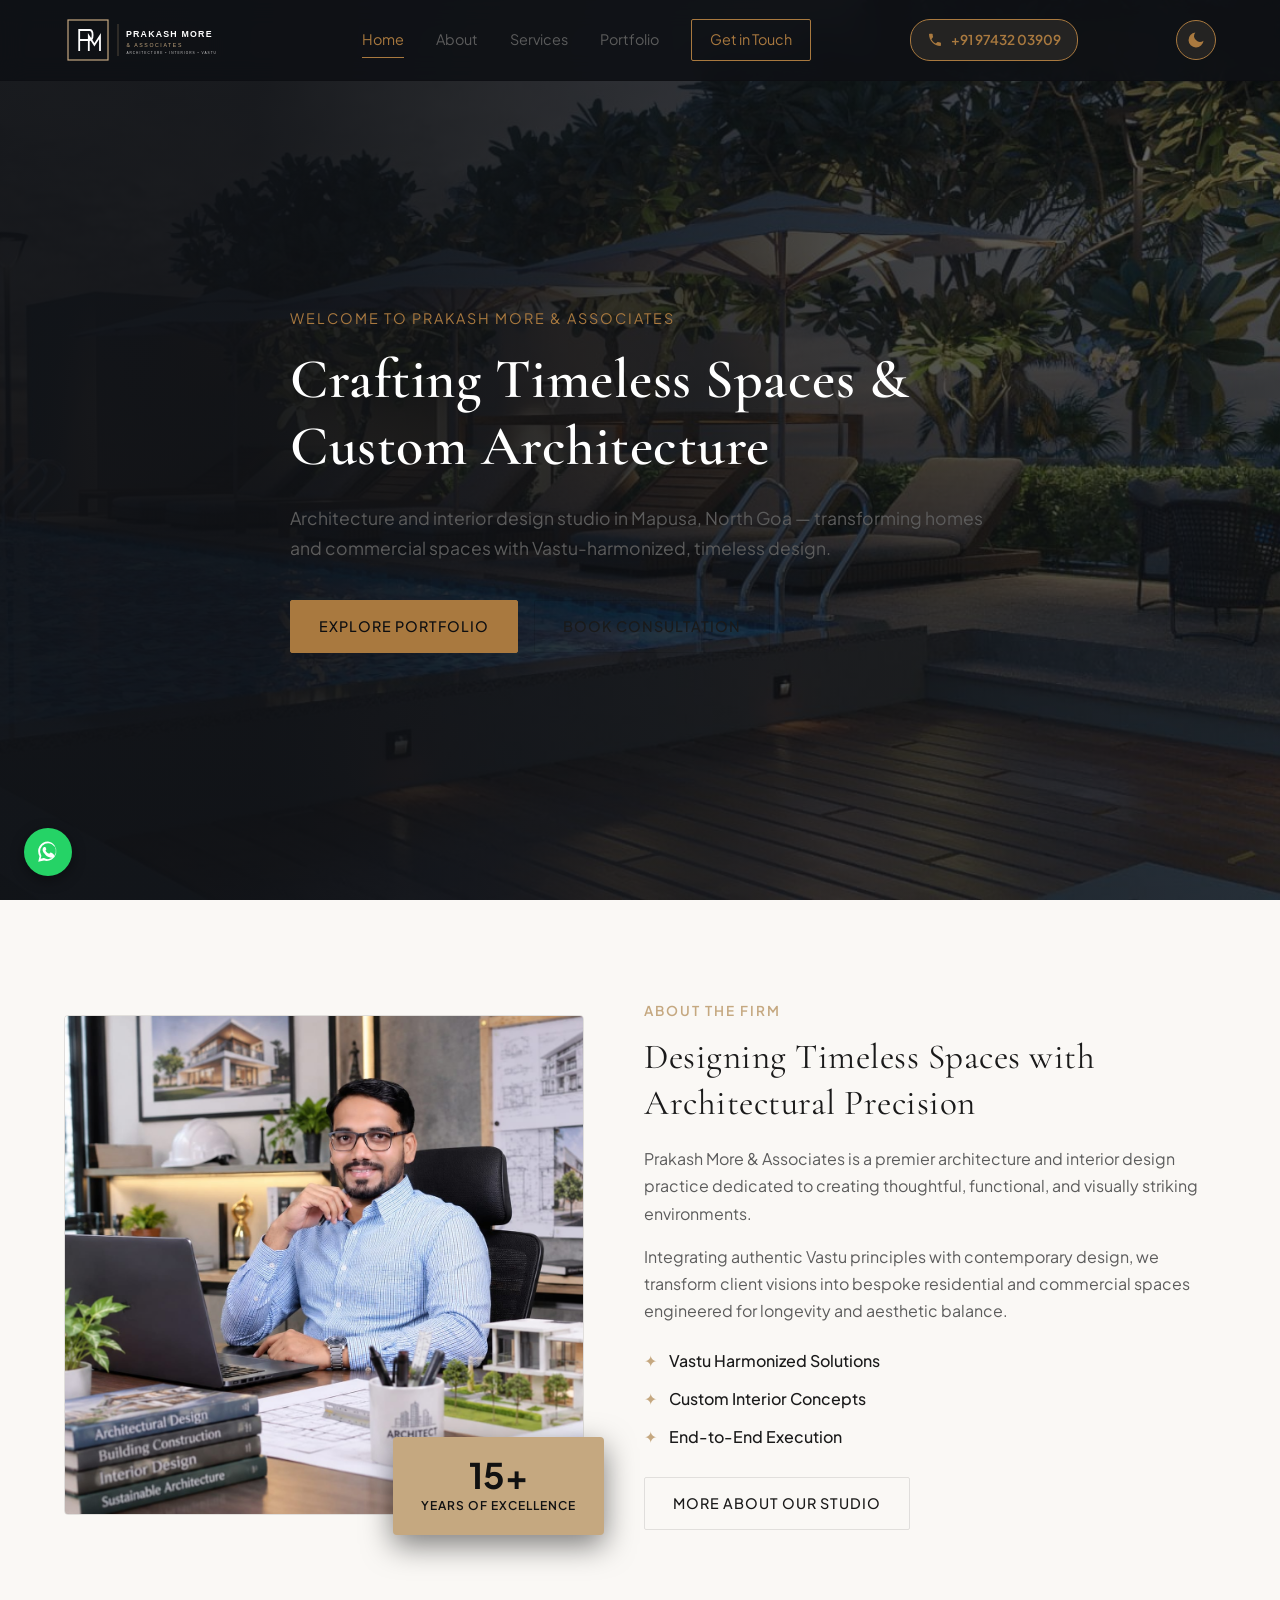
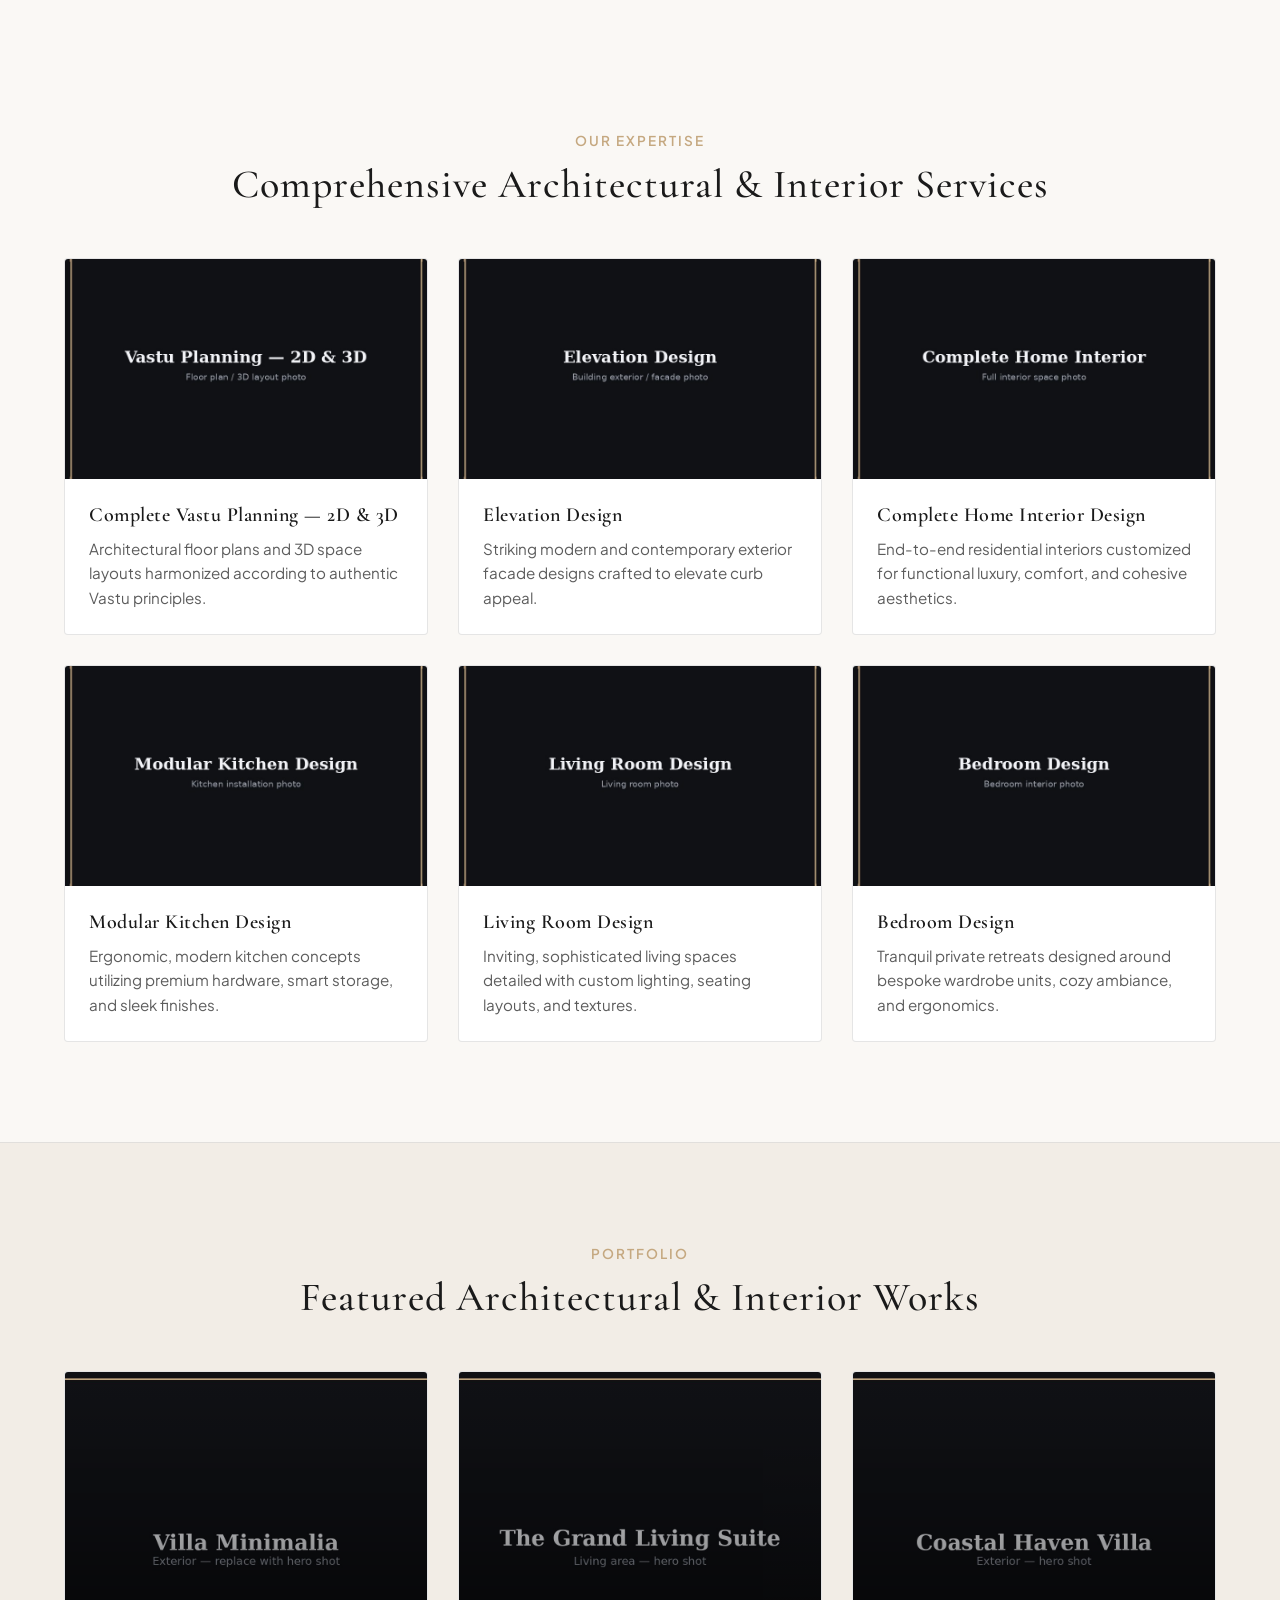
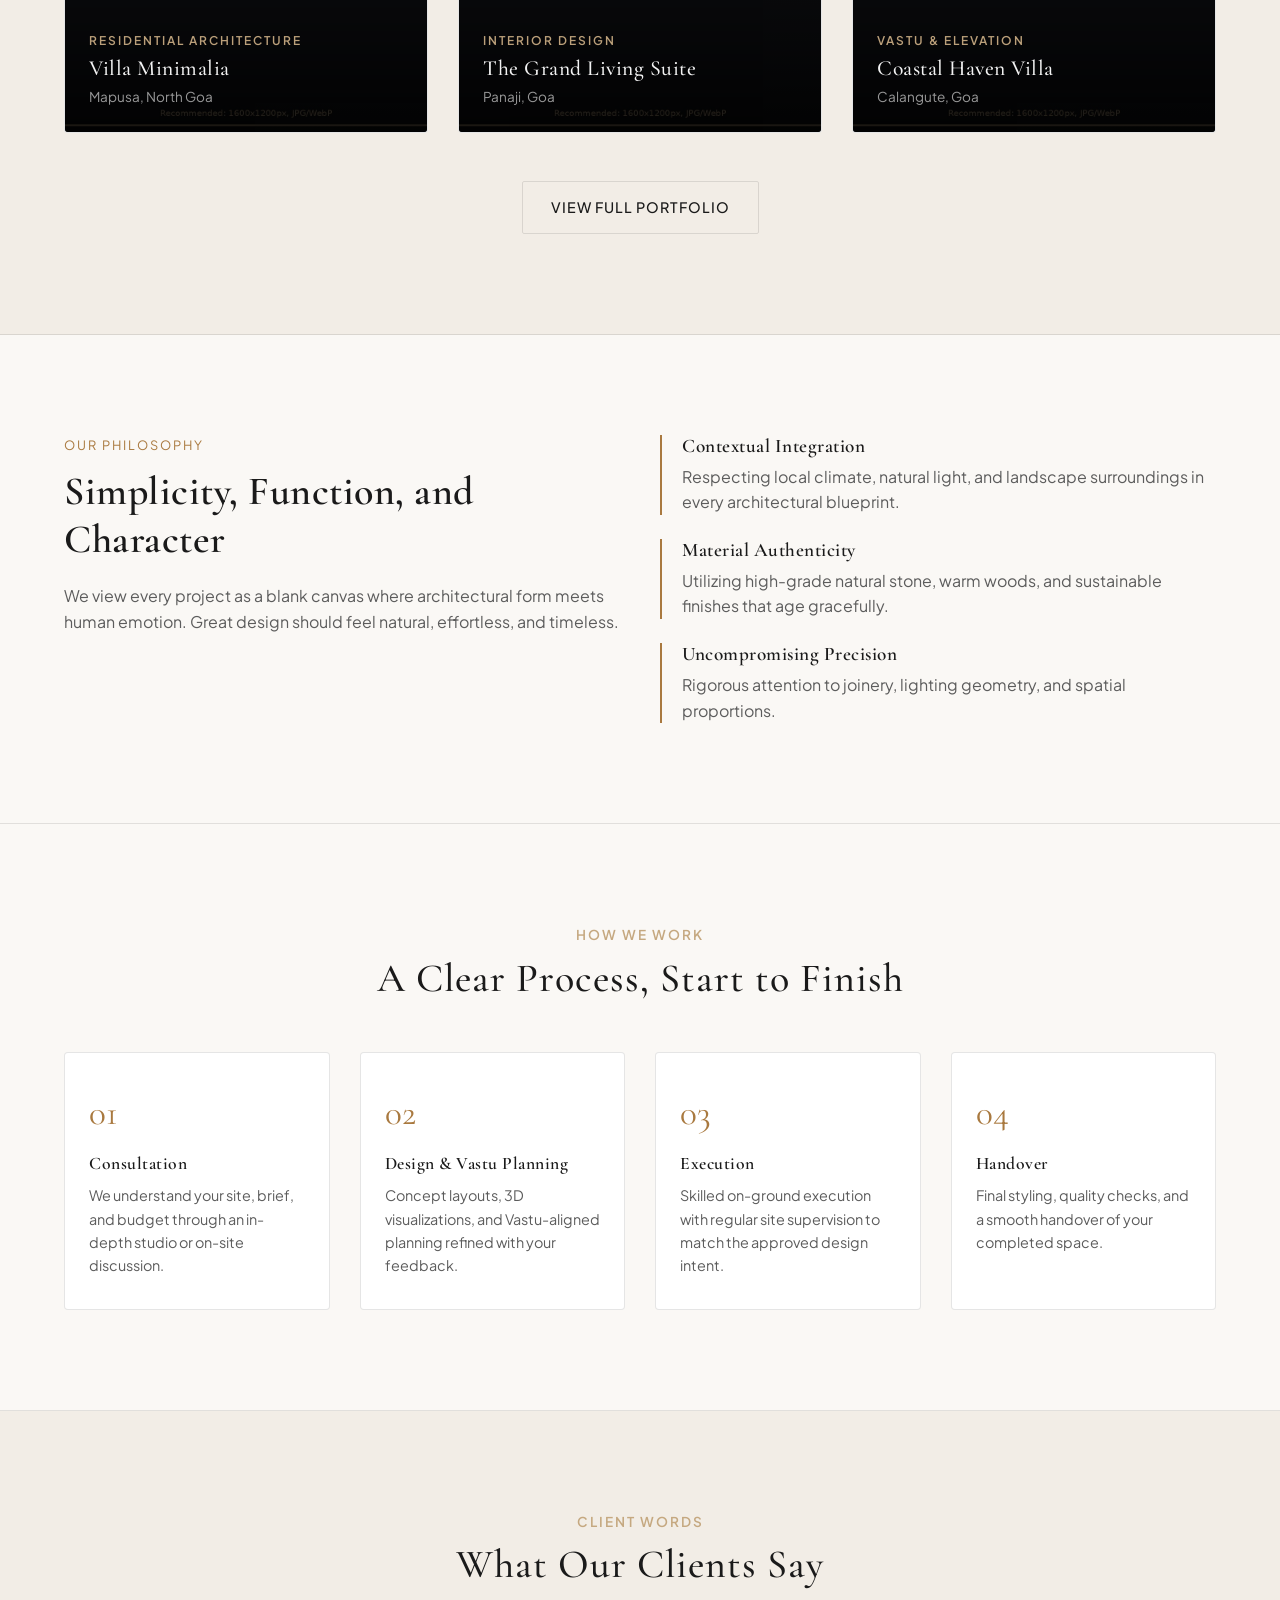
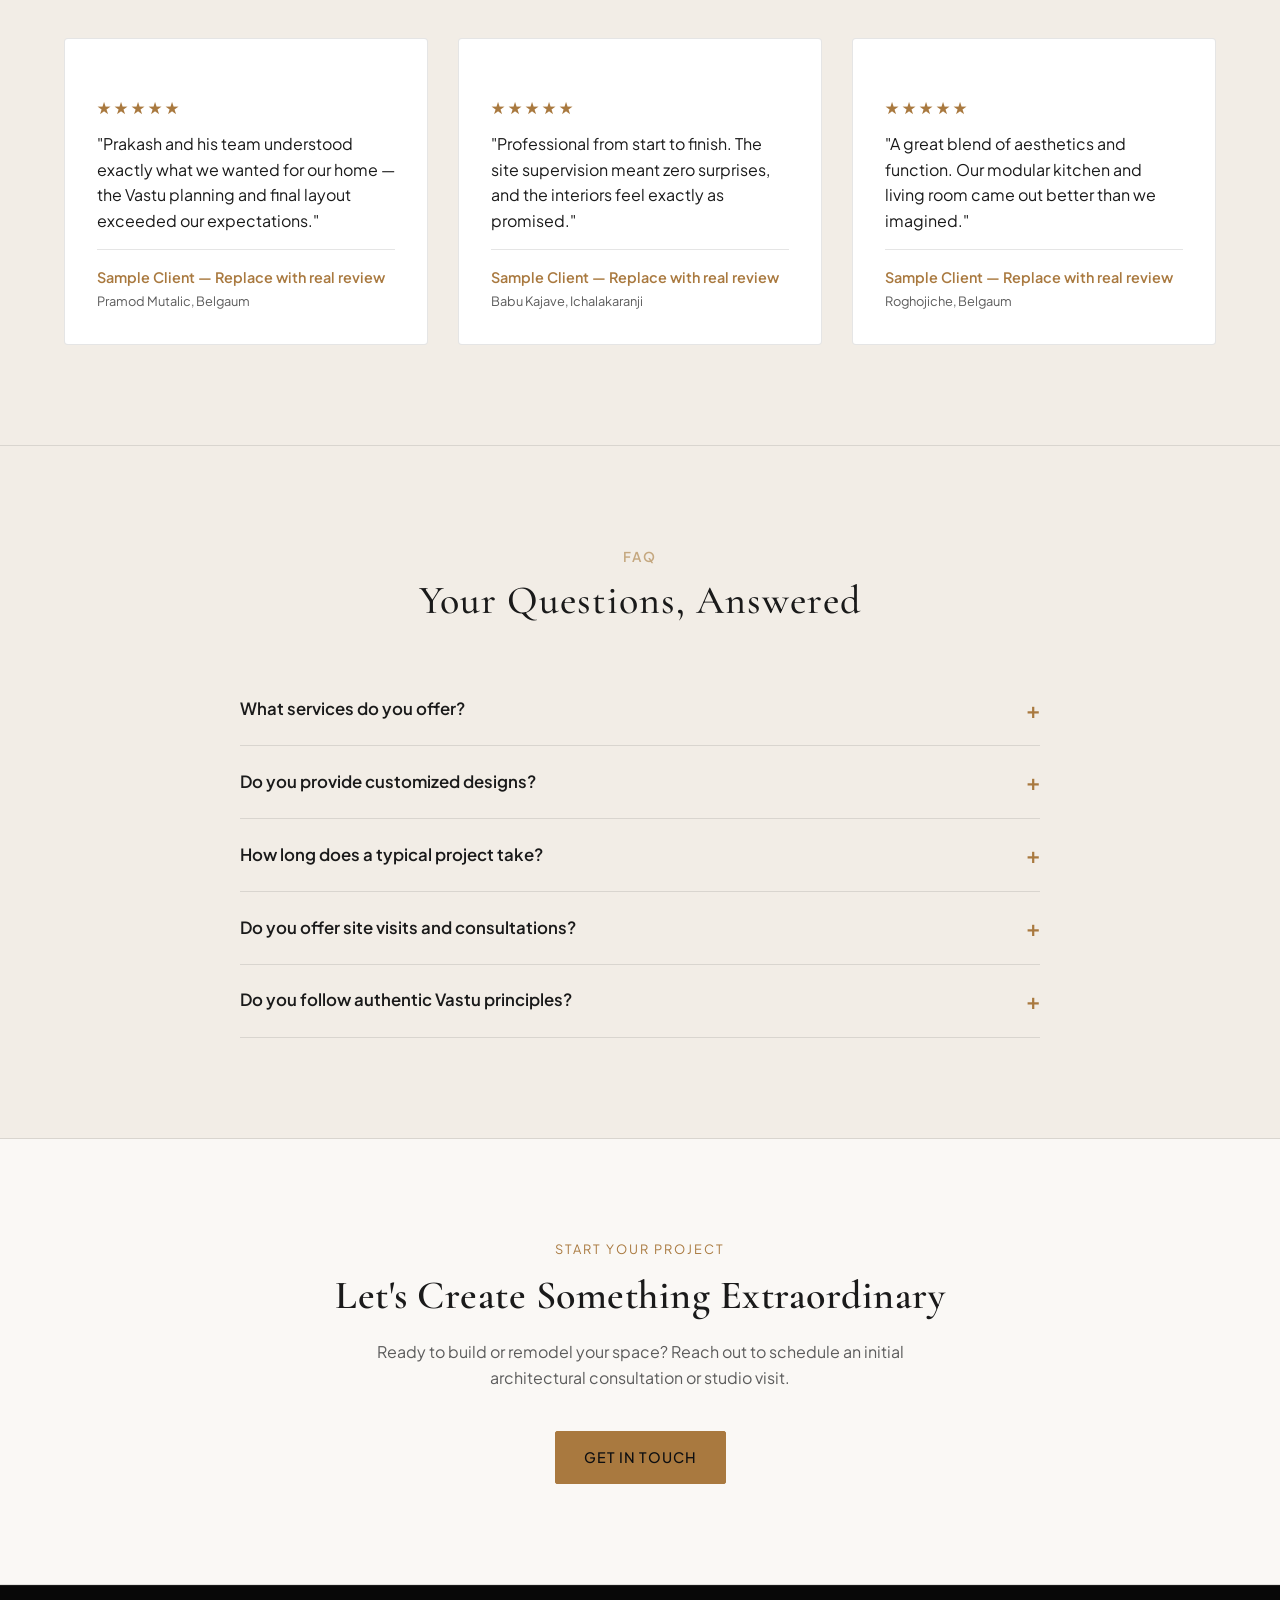
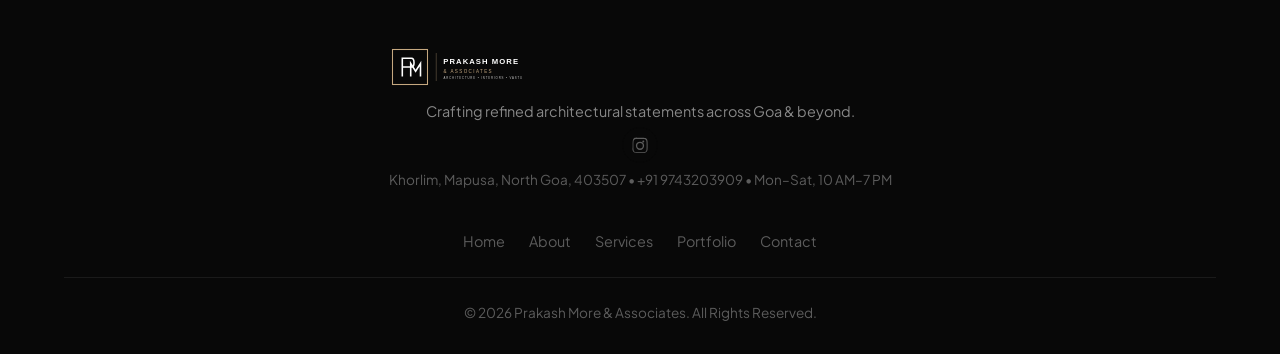
==== index.html @ 9c4cef5b "Add hero welcome caption and update experience to 15+ years" ====
<!doctype html>
<html lang="en">
  <head>
    <meta charset="UTF-8" />
    <script>
      (function () {
        var t = localStorage.getItem("pma-theme");
        if (
          t === "light" ||
          (!t && window.matchMedia("(prefers-color-scheme: light)").matches)
        ) {
          document.documentElement.setAttribute("data-theme", "light");
        }
      })();
    </script>
    <meta name="viewport" content="width=device-width, initial-scale=1.0" />
    <title>
      Prakash More & Associates | Architecture & Interior Design Studio, North
      Goa
    </title>
    <meta
      name="description"
      content="Prakash More & Associates is a premier architecture and interior design studio in Mapusa, North Goa, crafting Vastu-harmonized homes, villas, and commercial interiors for 15+ years."
    />
    <link rel="canonical" href="https://www.prakashmoreassociates.com/" />
    <meta name="robots" content="index, follow" />
    <meta name="theme-color" content="#0f1115" />

    <!-- Open Graph / Social Sharing -->
    <meta property="og:type" content="website" />
    <meta property="og:site_name" content="Prakash More & Associates" />
    <meta
      property="og:title"
      content="Prakash More & Associates | Architecture & Interior Design Studio, North Goa"
    />
    <meta
      property="og:description"
      content="Vastu-harmonized architecture and interior design for homes, villas, and commercial spaces across Goa. 15+ years of design excellence."
    />
    <meta property="og:url" content="https://www.prakashmoreassociates.com/" />
    <meta
      property="og:image"
      content="https://www.prakashmoreassociates.com/images/og/social-share.jpg"
    />
    <meta property="og:image:width" content="1200" />
    <meta property="og:image:height" content="630" />
    <meta property="og:locale" content="en_IN" />
    <meta name="twitter:card" content="summary_large_image" />
    <meta
      name="twitter:title"
      content="Prakash More & Associates | Architecture & Interior Design Studio"
    />
    <meta
      name="twitter:description"
      content="Vastu-harmonized architecture and interior design for homes, villas, and commercial spaces across Goa."
    />
    <meta
      name="twitter:image"
      content="https://www.prakashmoreassociates.com/images/og/social-share.jpg"
    />

    <!-- Favicons -->
    <link rel="icon" href="images/branding/favicon.ico" sizes="any" />
    <link rel="icon" type="image/svg+xml" href="images/branding/favicon.svg" />
    <link rel="apple-touch-icon" href="images/branding/apple-touch-icon.png" />
    <link rel="manifest" href="site.webmanifest" />

    <!-- Google Fonts -->
    <link rel="preconnect" href="https://fonts.googleapis.com" />
    <link rel="preconnect" href="https://fonts.gstatic.com" crossorigin />
    <link
      href="https://fonts.googleapis.com/css2?family=Cormorant+Garamond:wght@400;500;600;700&family=Plus+Jakarta+Sans:wght@300;400;500;600&display=swap"
      rel="stylesheet"
    />
    <!-- Stylesheets -->
    <link rel="stylesheet" href="style.css" />

    <!-- Structured Data: ProfessionalService -->
    <script type="application/ld+json">
      {
        "@context": "https://schema.org",
        "@type": "ProfessionalService",
        "name": "Prakash More & Associates",
        "image": "https://www.prakashmoreassociates.com/images/og/social-share.jpg",
        "@id": "https://www.prakashmoreassociates.com/",
        "url": "https://www.prakashmoreassociates.com/",
        "telephone": "+91-9743203909",
        "priceRange": "\u20b9\u20b9",
        "address": {
          "@type": "PostalAddress",
          "streetAddress": "Khorlim",
          "addressLocality": "Mapusa",
          "addressRegion": "North Goa",
          "postalCode": "403507",
          "addressCountry": "IN"
        },
        "areaServed": "Goa, India",
        "sameAs": [],
        "makesOffer": [
          {
            "@type": "Offer",
            "itemOffered": {
              "@type": "Service",
              "name": "Vastu Planning \u2014 2D & 3D"
            }
          },
          {
            "@type": "Offer",
            "itemOffered": { "@type": "Service", "name": "Elevation Design" }
          },
          {
            "@type": "Offer",
            "itemOffered": {
              "@type": "Service",
              "name": "Complete Home Interior Design"
            }
          },
          {
            "@type": "Offer",
            "itemOffered": {
              "@type": "Service",
              "name": "Modular Kitchen Design"
            }
          }
        ]
      }
    </script>
  </head>
  <body>
    <div class="scroll-progress" id="scrollProgress"></div>
    <div class="page-loader" id="pageLoader">
      <img
        src="images/branding/favicon.svg"
        alt=""
        class="loader-icon"
        width="56"
        height="56"
      />
      <span class="loader-text">Prakash More & Associates</span>
    </div>
    <a href="#main-content" class="skip-link">Skip to main content</a>

    <!-- Header Navigation -->
    <header class="header">
      <div class="container nav-container">
        <a
          href="index.html"
          class="brand-logo"
          aria-label="Prakash More & Associates — Home"
        >
          <img
            src="images/branding/logo.svg"
            alt="Prakash More & Associates"
            class="logo-img"
            width="180"
            height="48"
          />
        </a>

        <nav class="nav-links" aria-label="Primary navigation">
          <a href="index.html" class="nav-link active">Home</a>
          <a href="about.html" class="nav-link">About</a>
          <a href="index.html#services" class="nav-link">Services</a>
          <a href="portfolio.html" class="nav-link">Portfolio</a>
          <a href="contact.html" class="nav-link nav-btn">Get in Touch</a>
        </nav>
<a href="tel:+919743203909" class="header-call-btn" aria-label="Call Prakash More & Associates">
  <svg viewBox="0 0 24 24" aria-hidden="true">
    <path d="M6.6 10.8c1.4 2.8 3.8 5.1 6.6 6.6l2.2-2.2c.3-.3.7-.4 1-.2 1.1.4 2.3.6 3.5.6.6 0 1 .4 1 1V20c0 .6-.4 1-1 1C10.9 21 3 13.1 3 3.5c0-.6.4-1 1-1h3.5c.6 0 1 .4 1 1 0 1.2.2 2.4.6 3.5.1.3 0 .7-.2 1L6.6 10.8z"/>
  </svg>
  <span class="header-call-text">+91 97432 03909</span>
</a>
        <button
          class="theme-toggle"
          id="themeToggle"
          aria-label="Toggle light / dark mode"
        >
          <svg class="icon-sun" viewBox="0 0 24 24" aria-hidden="true">
            <path
              d="M12 17a5 5 0 1 0 0-10 5 5 0 0 0 0 10zm0-15a1 1 0 0 1 1 1v1a1 1 0 1 1-2 0V3a1 1 0 0 1 1-1zm0 18a1 1 0 0 1 1 1v1a1 1 0 1 1-2 0v-1a1 1 0 0 1 1-1zM4.22 4.22a1 1 0 0 1 1.42 0l.7.7a1 1 0 1 1-1.42 1.42l-.7-.7a1 1 0 0 1 0-1.42zm13.44 13.44a1 1 0 0 1 1.42 0l.7.7a1 1 0 0 1-1.42 1.42l-.7-.7a1 1 0 0 1 0-1.42zM1 12a1 1 0 0 1 1-1h1a1 1 0 1 1 0 2H2a1 1 0 0 1-1-1zm18 0a1 1 0 0 1 1-1h1a1 1 0 1 1 0 2h-1a1 1 0 0 1-1-1zM4.22 19.78a1 1 0 0 1 0-1.42l.7-.7a1 1 0 1 1 1.42 1.42l-.7.7a1 1 0 0 1-1.42 0zM17.66 6.34a1 1 0 0 1 0-1.42l.7-.7a1 1 0 1 1 1.42 1.42l-.7.7a1 1 0 0 1-1.42 0z"
            />
          </svg>
          <svg class="icon-moon" viewBox="0 0 24 24" aria-hidden="true">
            <path d="M21 12.79A9 9 0 1 1 11.21 3a7 7 0 0 0 9.79 9.79z" />
          </svg>
        </button>
        <button
          class="mobile-menu-toggle"
          id="menuToggle"
          aria-label="Toggle navigation menu"
          aria-expanded="false"
        >
          <span class="bar"></span>
          <span class="bar"></span>
          <span class="bar"></span>
        </button>
      </div>
    </header>

    <main id="main-content">
      <!-- Hero Section -->
      <section class="hero">
        <div class="hero-overlay"></div>
        <div class="container hero-content">
          <p class="hero-subtitle">
  Welcome to Prakash More & Associates
</p>
<h1 class="hero-title">
  Crafting Timeless Spaces & Custom Architecture
</h1>
<p class="hero-description">
  Architecture and interior design studio in Mapusa, North Goa —
  transforming homes and commercial spaces with Vastu-harmonized,
  timeless design.
</p>
          <div class="hero-cta">
            <a href="portfolio.html" class="btn btn-primary"
              >Explore Portfolio</a
            >
            <a href="contact.html" class="btn btn-secondary"
              >Book Consultation</a
            >
          </div>
        </div>
      </section>

      <!-- About Preview Section -->
      <section id="about" class="about-section">
        <div class="container about-container">
          <div class="about-image-wrapper">
            <img
              src="images/team/principal-prakash-more.jpg"
              alt="Prakash More, Principal Architect at Prakash More & Associates"
              class="about-img"
              width="600"
              height="700"
              loading="lazy"
            />
            <div class="about-experience-badge">
              <span class="badge-number">15+</span>
              <span class="badge-text">Years of Excellence</span>
            </div>
          </div>

          <div class="about-content">
            <span class="section-subtitle">ABOUT THE FIRM</span>
            <h2 class="about-heading">
              Designing Timeless Spaces with Architectural Precision
            </h2>
            <p class="about-text">
              Prakash More & Associates is a premier architecture and interior
              design practice dedicated to creating thoughtful, functional, and
              visually striking environments.
            </p>
            <p class="about-text">
              Integrating authentic Vastu principles with contemporary design,
              we transform client visions into bespoke residential and
              commercial spaces engineered for longevity and aesthetic balance.
            </p>

            <div class="about-highlights">
              <div class="highlight-item">
                <span class="highlight-icon">✦</span>
                <span>Vastu Harmonized Solutions</span>
              </div>
              <div class="highlight-item">
                <span class="highlight-icon">✦</span>
                <span>Custom Interior Concepts</span>
              </div>
              <div class="highlight-item">
                <span class="highlight-icon">✦</span>
                <span>End-to-End Execution</span>
              </div>
            </div>

            <a
              href="about.html"
              class="btn btn-secondary"
              style="margin-top: 28px"
            >
              More About Our Studio
            </a>
          </div>
        </div>
      </section>

      <!-- Services Section -->
      <section id="services" class="services-section">
        <div class="container">
          <div class="section-header">
            <span class="section-subtitle">OUR EXPERTISE</span>
            <h2 class="section-title">
              Comprehensive Architectural & Interior Services
            </h2>
          </div>

          <div class="services-grid">
            <div class="service-card">
              <div class="service-img-wrapper">
                <img
                  src="images/services/vastu-planning.jpg"
                  alt="Complete Vastu Planning — 2D and 3D layouts"
                  class="service-img"
                  width="800"
                  height="600"
                  loading="lazy"
                />
              </div>
              <div class="service-content">
                <h3>Complete Vastu Planning — 2D & 3D</h3>
                <p>
                  Architectural floor plans and 3D space layouts harmonized
                  according to authentic Vastu principles.
                </p>
              </div>
            </div>

            <div class="service-card">
              <div class="service-img-wrapper">
                <img
                  src="images/services/elevation-design.jpg"
                  alt="Elevation Design for residential facades"
                  class="service-img"
                  width="800"
                  height="600"
                  loading="lazy"
                />
              </div>
              <div class="service-content">
                <h3>Elevation Design</h3>
                <p>
                  Striking modern and contemporary exterior facade designs
                  crafted to elevate curb appeal.
                </p>
              </div>
            </div>

            <div class="service-card">
              <div class="service-img-wrapper">
                <img
                  src="images/services/home-interior.jpg"
                  alt="Complete Home Interior Design"
                  class="service-img"
                  width="800"
                  height="600"
                  loading="lazy"
                />
              </div>
              <div class="service-content">
                <h3>Complete Home Interior Design</h3>
                <p>
                  End-to-end residential interiors customized for functional
                  luxury, comfort, and cohesive aesthetics.
                </p>
              </div>
            </div>

            <div class="service-card">
              <div class="service-img-wrapper">
                <img
                  src="images/services/modular-kitchen.jpg"
                  alt="Modular Kitchen Design"
                  class="service-img"
                  width="800"
                  height="600"
                  loading="lazy"
                />
              </div>
              <div class="service-content">
                <h3>Modular Kitchen Design</h3>
                <p>
                  Ergonomic, modern kitchen concepts utilizing premium hardware,
                  smart storage, and sleek finishes.
                </p>
              </div>
            </div>

            <div class="service-card">
              <div class="service-img-wrapper">
                <img
                  src="images/services/living-room.jpg"
                  alt="Living Room Design"
                  class="service-img"
                  width="800"
                  height="600"
                  loading="lazy"
                />
              </div>
              <div class="service-content">
                <h3>Living Room Design</h3>
                <p>
                  Inviting, sophisticated living spaces detailed with custom
                  lighting, seating layouts, and textures.
                </p>
              </div>
            </div>

            <div class="service-card">
              <div class="service-img-wrapper">
                <img
                  src="images/services/bedroom-design.jpg"
                  alt="Bedroom Design"
                  class="service-img"
                  width="800"
                  height="600"
                  loading="lazy"
                />
              </div>
              <div class="service-content">
                <h3>Bedroom Design</h3>
                <p>
                  Tranquil private retreats designed around bespoke wardrobe
                  units, cozy ambiance, and ergonomics.
                </p>
              </div>
            </div>
          </div>
        </div>
      </section>

      <!-- Featured Projects Section -->
      <section id="projects" class="projects-section">
        <div class="container">
          <div class="section-header">
            <span class="section-subtitle">PORTFOLIO</span>
            <h2 class="section-title">
              Featured Architectural & Interior Works
            </h2>
          </div>

          <div class="projects-grid">
            <article class="project-card">
              <div class="project-img-wrapper">
                <img
                  src="images/projects/villa-minimalia/01-exterior.jpg"
                  alt="Villa Minimalia — exterior view, Mapusa"
                  class="project-img"
                  width="1200"
                  height="900"
                  loading="lazy"
                />
                <div class="project-overlay">
                  <span class="project-category">Residential Architecture</span>
                  <h3 class="project-name">Villa Minimalia</h3>
                  <p class="project-location">Mapusa, North Goa</p>
                </div>
              </div>
            </article>

            <article class="project-card">
              <div class="project-img-wrapper">
                <img
                  src="images/projects/grand-living-suite/01-living-area.jpg"
                  alt="The Grand Living Suite — living area, Panaji"
                  class="project-img"
                  width="1200"
                  height="900"
                  loading="lazy"
                />
                <div class="project-overlay">
                  <span class="project-category">Interior Design</span>
                  <h3 class="project-name">The Grand Living Suite</h3>
                  <p class="project-location">Panaji, Goa</p>
                </div>
              </div>
            </article>

            <article class="project-card">
              <div class="project-img-wrapper">
                <img
                  src="images/projects/coastal-haven-villa/01-exterior.jpg"
                  alt="Coastal Haven Villa — exterior view, Calangute"
                  class="project-img"
                  width="1200"
                  height="900"
                  loading="lazy"
                />
                <div class="project-overlay">
                  <span class="project-category">Vastu & Elevation</span>
                  <h3 class="project-name">Coastal Haven Villa</h3>
                  <p class="project-location">Calangute, Goa</p>
                </div>
              </div>
            </article>
          </div>

          <div class="text-center" style="margin-top: 48px">
            <a href="portfolio.html" class="btn btn-secondary"
              >View Full Portfolio</a
            >
          </div>
        </div>
      </section>

      <!-- Design Philosophy Section -->
      <section id="philosophy" class="section philosophy-section">
        <div class="container grid grid-2">
          <div>
            <span class="section-tag">Our Philosophy</span>
            <h2 class="section-heading">Simplicity, Function, and Character</h2>
            <p>
              We view every project as a blank canvas where architectural form
              meets human emotion. Great design should feel natural, effortless,
              and timeless.
            </p>
          </div>
          <div class="philosophy-points">
            <div class="phil-item">
              <h4>Contextual Integration</h4>
              <p>
                Respecting local climate, natural light, and landscape
                surroundings in every architectural blueprint.
              </p>
            </div>
            <div class="phil-item">
              <h4>Material Authenticity</h4>
              <p>
                Utilizing high-grade natural stone, warm woods, and sustainable
                finishes that age gracefully.
              </p>
            </div>
            <div class="phil-item">
              <h4>Uncompromising Precision</h4>
              <p>
                Rigorous attention to joinery, lighting geometry, and spatial
                proportions.
              </p>
            </div>
          </div>
        </div>
      </section>

      <!-- How We Work / Process Section -->
      <section id="process" class="section process-section">
        <div class="container">
          <div class="section-header">
            <span class="section-subtitle">HOW WE WORK</span>
            <h2 class="section-title">A Clear Process, Start to Finish</h2>
          </div>
          <div class="process-grid">
            <div class="process-step">
              <span class="process-number">01</span>
              <h3>Consultation</h3>
              <p>
                We understand your site, brief, and budget through an in-depth
                studio or on-site discussion.
              </p>
            </div>
            <div class="process-step">
              <span class="process-number">02</span>
              <h3>Design & Vastu Planning</h3>
              <p>
                Concept layouts, 3D visualizations, and Vastu-aligned planning
                refined with your feedback.
              </p>
            </div>
            <div class="process-step">
              <span class="process-number">03</span>
              <h3>Execution</h3>
              <p>
                Skilled on-ground execution with regular site supervision to
                match the approved design intent.
              </p>
            </div>
            <div class="process-step">
              <span class="process-number">04</span>
              <h3>Handover</h3>
              <p>
                Final styling, quality checks, and a smooth handover of your
                completed space.
              </p>
            </div>
          </div>
        </div>
      </section>

      <!-- Testimonials Section -->
      <section id="testimonials" class="section testimonials-section">
        <div class="container">
          <div class="section-header">
            <span class="section-subtitle">CLIENT WORDS</span>
            <h2 class="section-title">What Our Clients Say</h2>
          </div>
          <div class="testimonials-grid">
            <div class="testimonial-card">
              <p class="testimonial-quote">
                <div class="testimonial-stars" aria-label="5 out of 5 stars">★★★★★</div>
                "Prakash and his team understood exactly what we wanted for our
                home — the Vastu planning and final layout exceeded our
                expectations."
              </p>
              <div class="testimonial-author">
                <span class="testimonial-name"
                  >Sample Client — Replace with real review</span
                >
                <span class="testimonial-role">Pramod Mutalic, Belgaum</span>
              </div>
            </div>
            <div class="testimonial-card">
              <p class="testimonial-quote">
                <div class="testimonial-stars" aria-label="5 out of 5 stars">★★★★★</div>
                "Professional from start to finish. The site supervision meant
                zero surprises, and the interiors feel exactly as promised."
              </p>
              <div class="testimonial-author">
                <span class="testimonial-name"
                  >Sample Client — Replace with real review</span
                >
                <span class="testimonial-role">Babu Kajave, Ichalakaranji</span>
              </div>
            </div>
            <div class="testimonial-card">
              <p class="testimonial-quote">
                <div class="testimonial-stars" aria-label="5 out of 5 stars">★★★★★</div>
                "A great blend of aesthetics and function. Our modular kitchen
                and living room came out better than we imagined."
              </p>
              <div class="testimonial-author">
                <span class="testimonial-name"
                  >Sample Client — Replace with real review</span
                >
                <span class="testimonial-role">Roghojiche, Belgaum</span>
              </div>
            </div>
          </div>
        </div>
      </section>
<!-- FAQ Section -->
<section id="faq" class="section faq-section">
  <div class="container">
    <div class="section-header">
      <span class="section-subtitle">FAQ</span>
      <h2 class="section-title">Your Questions, Answered</h2>
    </div>
    <div class="faq-list">
      <details class="faq-item">
        <summary>What services do you offer?</summary>
        <p class="faq-answer">
          We offer complete architecture and interior design services —
          Vastu planning, elevation design, complete home interiors,
          modular kitchens, living room and bedroom design, and full
          turnkey execution.
        </p>
      </details>
      <details class="faq-item">
        <summary>Do you provide customized designs?</summary>
        <p class="faq-answer">
          Yes. Every design is tailored to your site, budget, and
          lifestyle — nothing is templated or copied from another
          project.
        </p>
      </details>
      <details class="faq-item">
        <summary>How long does a typical project take?</summary>
        <p class="faq-answer">
          Timelines vary based on project size and scope. We share a
          clear schedule with you after the initial consultation and
          design finalization.
        </p>
      </details>
      <details class="faq-item">
        <summary>Do you offer site visits and consultations?</summary>
        <p class="faq-answer">
          Yes, our team visits your site to understand the space
          firsthand before any design work begins.
        </p>
      </details>
      <details class="faq-item">
        <summary>Do you follow authentic Vastu principles?</summary>
        <p class="faq-answer">
          Yes — Vastu Shastra is integrated into our planning from the
          earliest concept stage, not applied as an afterthought.
        </p>
      </details>
    </div>
  </div>
</section>
      <!-- Contact CTA Section -->
      <section id="contact" class="section contact-cta-section">
        <div class="container text-center">
          <span class="section-tag">Start Your Project</span>
          <h2 class="section-heading">Let's Create Something Extraordinary</h2>
          <p class="section-subtext">
            Ready to build or remodel your space? Reach out to schedule an
            initial architectural consultation or studio visit.
          </p>
          <a href="contact.html" class="btn btn-primary">Get in Touch</a>
        </div>
      </section>
    </main>

    <!-- Footer -->
    <footer class="footer">
      <div class="container footer-container">
        <div class="footer-brand">
          <a href="index.html" class="footer-logo">
            <img
              src="images/branding/logo.svg"
              alt="Prakash More & Associates Logo"
              class="footer-logo-img"
              width="160"
              height="42"
              loading="lazy"
            />
          </a>
          <p class="footer-tagline">
            Crafting refined architectural statements across Goa & beyond.
          </p>
          <div class="footer-social">
            <a
              href="https://www.instagram.com/prakashmoreassociates?igsi=aHFhNWxiNDhjZWRy"
              target="_blank"
              rel="noopener noreferrer"
              aria-label="Prakash More & Associates on Instagram"
              class="social-icon"
            >
              <svg viewBox="0 0 24 24" aria-hidden="true">
                <path
                  d="M12 2.2c3.2 0 3.6 0 4.9.1 1.2.1 2 .2 2.4.5.6.2 1 .5 1.4.9.4.4.7.8.9 1.4.2.4.4 1.2.5 2.4.1 1.3.1 1.7.1 4.9s0 3.6-.1 4.9c-.1 1.2-.2 2-.5 2.4-.2.6-.5 1-.9 1.4-.4.4-.8.7-1.4.9-.4.2-1.2.4-2.4.5-1.3.1-1.7.1-4.9.1s-3.6 0-4.9-.1c-1.2-.1-2-.2-2.4-.5-.6-.2-1-.5-1.4-.9-.4-.4-.7-.8-.9-1.4-.2-.4-.4-1.2-.5-2.4C2.2 15.6 2.2 15.2 2.2 12s0-3.6.1-4.9c.1-1.2.2-2 .5-2.4.2-.6.5-1 .9-1.4.4-.4.8-.7 1.4-.9.4-.2 1.2-.4 2.4-.5C8.4 2.2 8.8 2.2 12 2.2zm0 1.8c-3.1 0-3.5 0-4.7.1-1 .1-1.6.2-1.9.3-.5.2-.8.4-1.1.7-.3.3-.5.6-.7 1.1-.1.3-.3.9-.3 1.9-.1 1.2-.1 1.6-.1 4.7s0 3.5.1 4.7c.1 1 .2 1.6.3 1.9.2.5.4.8.7 1.1.3.3.6.5 1.1.7.3.1.9.3 1.9.3 1.2.1 1.6.1 4.7.1s3.5 0 4.7-.1c1-.1 1.6-.2 1.9-.3.5-.2.8-.4 1.1-.7.3-.3.5-.6.7-1.1.1-.3.3-.9.3-1.9.1-1.2.1-1.6.1-4.7s0-3.5-.1-4.7c-.1-1-.2-1.6-.3-1.9-.2-.5-.4-.8-.7-1.1-.3-.3-.6-.5-1.1-.7-.3-.1-.9-.3-1.9-.3-1.2-.1-1.6-.1-4.7-.1zm0 3.5a5.5 5.5 0 1 1 0 11 5.5 5.5 0 0 1 0-11zm0 1.8a3.7 3.7 0 1 0 0 7.4 3.7 3.7 0 0 0 0-7.4zm5.7-2a1.3 1.3 0 1 1-2.6 0 1.3 1.3 0 0 1 2.6 0z"
                />
              </svg>
            </a>
          </div>
          <p class="footer-contact-line">Khorlim, Mapusa, North Goa, 403507 &bull; +91 9743203909 &bull; Mon&ndash;Sat, 10 AM&ndash;7 PM</p>
        </div>

        <nav class="footer-links" aria-label="Footer navigation">
          <a href="index.html">Home</a>
          <a href="about.html">About</a>
          <a href="index.html#services">Services</a>
          <a href="portfolio.html">Portfolio</a>
          <a href="contact.html">Contact</a>
        </nav>

        <div class="footer-bottom">
          <p>&copy; 2026 Prakash More & Associates. All Rights Reserved.</p>
        </div>
      </div>
    </footer>

    <!-- Floating WhatsApp Button -->
    <a
      href="https://wa.me/919743203909"
      class="whatsapp-float"
      target="_blank"
      rel="noopener noreferrer"
      aria-label="Chat on WhatsApp"
    >
      <svg viewBox="0 0 32 32" class="whatsapp-icon" aria-hidden="true">
        <path
          d="M16 2a13 13 0 0 0-11.3 19.5L3 29l7.7-1.6A13 13 0 1 0 16 2zm0 23.6a10.6 10.6 0 0 1-5.4-1.5l-.4-.2-4 1 1-3.9-.2-.4A10.6 10.6 0 1 1 16 25.6zm5.8-7.9c-.3-.2-1.9-.9-2.2-1s-.5-.2-.7.2-.8 1-1 1.2-.4.2-.7 0a9 9 0 0 1-2.6-1.6 9.9 9.9 0 0 1-1.8-2.3c-.2-.3 0-.5.1-.6s.3-.4.5-.6l.3-.4c.1-.2 0-.4 0-.5s-.7-1.7-1-2.3c-.3-.6-.6-.5-.8-.5h-.7c-.2 0-.7.1-1 .5a4.3 4.3 0 0 0-1.4 3.2c0 1.9 1.4 3.7 1.6 4 .2.2 2.7 4.1 6.5 5.8 2.6 1.1 3.2 1 4.4.8.8-.1 2.4-1 2.7-1.9s.3-1.8.2-1.9c-.1-.1-.3-.2-.6-.4z"
        />
      </svg>
    </a>

    <!-- Scroll to Top Button -->
    <button class="scroll-top-btn" id="scrollTopBtn" aria-label="Scroll to top">
      <svg viewBox="0 0 24 24" class="arrow-up-icon" aria-hidden="true">
        <path d="M12 4l-8 8h5v8h6v-8h5z" />
      </svg>
    </button>

    <script src="script.js" defer></script>
  </body>
</html>
---- style.css ----
/* CSS Custom Variables for Luxury Design Token */
:root {
  --bg-primary: #0f1115;
  --bg-secondary: #171a21;
  --bg-card: #1c2029;
  --text-primary: #f3f4f6;
  --text-secondary: #9ca3af;
  --accent-gold: #c5a880;
  --accent-gold-hover: #d4b891;
  --border-color: rgba(255, 255, 255, 0.08);
  --font-heading: "Cormorant Garamond", Georgia, serif;
  --font-body: "Plus Jakarta Sans", sans-serif;
  --transition: all 0.3s cubic-bezier(0.16, 1, 0.3, 1);
}

*,
*::before,
*::after {
  box-sizing: border-box;
  margin: 0;
  padding: 0;
}

html {
  scroll-behavior: smooth;
  font-size: 16px;
  overflow-x: hidden;
}

body {
  background-color: var(--bg-primary);
  color: var(--text-primary);
  font-family: var(--font-body);
  line-height: 1.6;
  overflow-x: hidden;
  width: 100%;
}

body.no-scroll {
  overflow: hidden;
}

/* Typography */
h1,
h2,
h3,
h4 {
  font-family: var(--font-heading);
  font-weight: 600;
  letter-spacing: 0.5px;
  line-height: 1.2;
}

p {
  color: var(--text-secondary);
  margin-bottom: 1rem;
}

a {
  color: inherit;
  text-decoration: none;
}

img {
  max-width: 100%;
  height: auto;
  display: block;
}

/* Helper Layout Classes */
.container {
  width: 90%;
  max-width: 1240px;
  margin: 0 auto;
}

.section {
  padding: 100px 0;
  border-bottom: 1px solid var(--border-color);
}

.grid {
  display: grid;
  gap: 40px;
}

.grid-2 {
  grid-template-columns: repeat(2, 1fr);
}

.grid-3 {
  grid-template-columns: repeat(3, 1fr);
}

.flex-between {
  display: flex;
  justify-content: space-between;
  align-items: center;
}

.text-center {
  text-align: center;
}

/* Buttons */
.btn {
  display: inline-flex;
  align-items: center;
  justify-content: center;
  padding: 14px 28px;
  font-size: 0.9rem;
  font-weight: 500;
  letter-spacing: 1px;
  text-transform: uppercase;
  border-radius: 2px;
  transition: var(--transition);
  cursor: pointer;
  text-align: center;
}

.btn-primary {
  background-color: var(--accent-gold);
  color: #0d0e11;
  border: 1px solid var(--accent-gold);
}

.btn-primary:hover {
  background-color: var(--accent-gold-hover);
  border-color: var(--accent-gold-hover);
  transform: translateY(-2px);
}

.btn-secondary {
  background: transparent;
  color: var(--text-primary);
  border: 1px solid var(--border-color);
}

.btn-secondary:hover {
  border-color: var(--accent-gold);
  color: var(--accent-gold);
}

.btn-full {
  width: 100%;
}

/* Section Tags & Titles */
.section-tag {
  font-size: 0.8rem;
  text-transform: uppercase;
  letter-spacing: 2px;
  color: var(--accent-gold);
  display: block;
  margin-bottom: 12px;
}

.section-heading {
  font-size: 2.5rem;
  margin-bottom: 20px;
  color: var(--text-primary);
}

.section-subtext {
  max-width: 600px;
  margin: 0 auto 40px auto;
}

.note-pill {
  font-size: 0.75rem;
  background: rgba(197, 168, 128, 0.1);
  color: var(--accent-gold);
  padding: 6px 14px;
  border-radius: 20px;
  border: 1px solid rgba(197, 168, 128, 0.2);
}

/* Header & Nav */
.header {
  position: fixed;
  top: 0;
  left: 0;
  width: 100%;
  z-index: 1000;
  background: rgba(15, 17, 21, 0.92);
  backdrop-filter: blur(12px);
  -webkit-backdrop-filter: blur(12px);
  border-bottom: 1px solid var(--border-color);
  padding: 16px 0;
  transition: var(--transition);
}

.nav-container {
  display: flex;
  align-items: center;
  justify-content: space-between;
  gap: 12px;
}

.brand-logo {
  display: flex;
  align-items: center;
  text-decoration: none;
  min-width: 0;
}

.logo-img {
  height: 48px;
  width: auto;
  display: block;
  transition: opacity 0.3s ease;
}

.brand-logo:hover .logo-img {
  opacity: 0.85;
}

.nav-links {
  display: flex;
  align-items: center;
  gap: 32px;
}

.nav-link {
  font-size: 0.9rem;
  color: var(--text-secondary);
  transition: var(--transition);
}

.nav-link:hover {
  color: var(--accent-gold);
}

.nav-btn {
  border: 1px solid var(--accent-gold);
  padding: 8px 18px;
  border-radius: 2px;
  color: var(--accent-gold);
}

.nav-btn:hover {
  background: var(--accent-gold);
  color: #0f1115;
}

/* Mobile Toggle Hamburger */
.mobile-menu-toggle {
  display: none;
  flex-direction: column;
  justify-content: space-between;
  width: 28px;
  height: 20px;
  background: transparent;
  border: none;
  cursor: pointer;
  z-index: 1002;
  padding: 0;
}

.mobile-menu-toggle .bar {
  width: 100%;
  height: 2px;
  background-color: #ffffff;
  border-radius: 2px;
  transition:
    transform 0.3s ease,
    opacity 0.3s ease;
}

.mobile-menu-toggle.active .bar:nth-child(1) {
  transform: translateY(9px) rotate(45deg);
}

.mobile-menu-toggle.active .bar:nth-child(2) {
  opacity: 0;
}

.mobile-menu-toggle.active .bar:nth-child(3) {
  transform: translateY(-9px) rotate(-45deg);
}

/* Hero Section */
.hero {
  position: relative;
  min-height: 100vh;
  display: flex;
  align-items: center;
  background-image: url("images/hero/home-hero-n.jpg");
  background-position: center;
  background-size: cover;
  background-repeat: no-repeat;
  padding: 120px 0 60px 0;
}

.hero-overlay {
  position: absolute;
  inset: 0;
  background: linear-gradient(
    to right,
    rgba(15, 17, 21, 0.95) 20%,
    rgba(15, 17, 21, 0.6) 100%
  );
}

.hero-content {
  position: relative;
  z-index: 2;
  max-width: 700px;
}

.hero-subtitle {
  color: var(--accent-gold);
  font-size: 0.9rem;
  letter-spacing: 2px;
  text-transform: uppercase;
  margin-bottom: 16px;
}

.hero-title {
  font-size: 3.5rem;
  color: #ffffff;
  margin-bottom: 24px;
}

.hero-description {
  font-size: 1.1rem;
  margin-bottom: 36px;
  line-height: 1.7;
}

.hero-cta {
  display: flex;
  gap: 16px;
  flex-wrap: wrap;
}

/* About Section */
.about-section {
  padding: 100px 0;
  background-color: var(--bg-primary);
  color: var(--text-primary);
}

.about-container {
  display: grid;
  grid-template-columns: 1fr 1.1fr;
  gap: 60px;
  align-items: center;
}

.about-image-wrapper {
  position: relative;
  border-radius: 4px;
}

.about-img {
  width: 100%;
  height: 500px;
  object-fit: cover;
  border-radius: 4px;
  border: 1px solid var(--border-color);
}

.about-experience-badge {
  position: absolute;
  bottom: -20px;
  right: -20px;
  background: #c5a880;
  color: #111111;
  padding: 20px 28px;
  border-radius: 4px;
  display: flex;
  flex-direction: column;
  align-items: center;
  box-shadow: 0 10px 30px rgba(0, 0, 0, 0.5);
}

.badge-number {
  font-size: 2.2rem;
  font-weight: 700;
  line-height: 1;
}

.badge-text {
  font-size: 0.75rem;
  font-weight: 600;
  text-transform: uppercase;
  letter-spacing: 1px;
  margin-top: 4px;
}

.section-subtitle {
  color: #c5a880;
  font-size: 0.85rem;
  letter-spacing: 2px;
  text-transform: uppercase;
  font-weight: 600;
  display: block;
  margin-bottom: 8px;
}

.about-heading {
  font-size: 2.2rem;
  font-weight: 400;
  margin: 12px 0 20px 0;
  line-height: 1.3;
}

.about-text {
  color: var(--text-secondary);
  line-height: 1.7;
  margin-bottom: 16px;
}

.about-highlights {
  display: flex;
  flex-direction: column;
  gap: 12px;
  margin-top: 24px;
}

.highlight-item {
  display: flex;
  align-items: center;
  gap: 12px;
  color: var(--text-primary);
  font-weight: 500;
}

.highlight-icon {
  color: #c5a880;
}

/* Services Section Styles */
.services-section {
  padding: 100px 0;
  background-color: var(--bg-primary);
  color: var(--text-primary);
  border-bottom: 1px solid var(--border-color);
}

.section-header {
  text-align: center;
  margin-bottom: 50px;
}

.section-title {
  font-size: 2.5rem;
  font-weight: 500;
  letter-spacing: 1px;
}

.services-grid {
  display: grid;
  grid-template-columns: repeat(3, 1fr);
  gap: 30px;
}

.service-card {
  background: var(--bg-card);
  border: 1px solid var(--border-color);
  border-radius: 4px;
  overflow: hidden;
  transition:
    transform 0.3s ease,
    border-color 0.3s ease;
}

.service-card:hover {
  transform: translateY(-6px);
  border-color: #c5a880;
}

.service-img-wrapper {
  width: 100%;
  height: 220px;
  overflow: hidden;
}

.service-img {
  width: 100%;
  height: 100%;
  object-fit: cover;
  transition: transform 0.5s ease;
}

.service-card:hover .service-img {
  transform: scale(1.05);
}

.service-content {
  padding: 24px;
}

.service-content h3 {
  font-size: 1.25rem;
  font-weight: 600;
  color: var(--text-primary);
  margin-bottom: 10px;
}

.service-content p {
  color: var(--text-secondary);
  font-size: 0.95rem;
  line-height: 1.6;
  margin-bottom: 0;
}

/* Projects Section Styling */
.projects-section {
  padding: 100px 0;
  background-color: var(--bg-secondary);
  color: var(--text-primary);
  border-bottom: 1px solid var(--border-color);
}

.projects-grid {
  display: grid;
  grid-template-columns: repeat(3, 1fr);
  gap: 30px;
}

.project-card {
  position: relative;
  border-radius: 4px;
  overflow: hidden;
  background: var(--bg-card);
  border: 1px solid var(--border-color);
  transition:
    transform 0.3s ease,
    border-color 0.3s ease;
}

.project-img-wrapper {
  position: relative;
  width: 100%;
  height: 360px;
  overflow: hidden;
}

.project-img {
  width: 100%;
  height: 100%;
  object-fit: cover;
  transition: transform 0.6s cubic-bezier(0.25, 1, 0.5, 1);
}

.project-overlay {
  position: absolute;
  inset: 0;
  background: linear-gradient(
    to top,
    rgba(0, 0, 0, 0.9) 0%,
    rgba(0, 0, 0, 0.3) 60%,
    transparent 100%
  );
  display: flex;
  flex-direction: column;
  justify-content: flex-end;
  padding: 24px;
  opacity: 0.95;
  transition: opacity 0.3s ease;
}

.project-category {
  color: #c5a880;
  font-size: 0.75rem;
  letter-spacing: 2px;
  text-transform: uppercase;
  font-weight: 600;
  margin-bottom: 6px;
}

.project-name {
  font-size: 1.35rem;
  font-weight: 500;
  color: #ffffff;
  margin: 0 0 4px 0;
}

.project-location {
  color: #a0a0a0;
  font-size: 0.85rem;
  margin: 0;
}

.project-card:hover .project-img {
  transform: scale(1.08);
}

.project-card:hover {
  border-color: #c5a880;
  transform: translateY(-5px);
}

/* Philosophy Section */
.philosophy-section {
  background: var(--bg-primary);
}

.philosophy-points {
  display: flex;
  flex-direction: column;
  gap: 24px;
}

.phil-item {
  border-left: 2px solid var(--accent-gold);
  padding-left: 20px;
}

.phil-item h4 {
  font-size: 1.2rem;
  color: var(--text-primary);
  margin-bottom: 6px;
}

.phil-item p {
  margin-bottom: 0;
}

/* Contact Section */
.contact-section {
  background: var(--bg-secondary);
}

.contact-details {
  margin-top: 30px;
  display: flex;
  flex-direction: column;
  gap: 20px;
}

.c-label {
  font-size: 0.75rem;
  text-transform: uppercase;
  letter-spacing: 1.5px;
  color: var(--accent-gold);
}

.c-item p {
  font-size: 1.1rem;
  color: var(--text-primary);
  margin-bottom: 0;
}

.c-item a:hover {
  color: var(--accent-gold);
}

.contact-form-block {
  background: var(--bg-card);
  padding: 40px;
  border: 1px solid var(--border-color);
  border-radius: 4px;
}

.form-group {
  margin-bottom: 20px;
}

.form-group label {
  display: block;
  font-size: 0.85rem;
  color: var(--text-secondary);
  margin-bottom: 8px;
}

.form-group input,
.form-group select,
.form-group textarea {
  width: 100%;
  padding: 12px 16px;
  background: var(--bg-primary);
  border: 1px solid var(--border-color);
  border-radius: 2px;
  color: var(--text-primary);
  font-family: var(--font-body);
  font-size: 0.95rem;
  transition: var(--transition);
}

.form-group input:focus,
.form-group select:focus,
.form-group textarea:focus {
  outline: none;
  border-color: var(--accent-gold);
}

/* Footer Styling */
.footer {
  background-color: #080808;
  padding: 60px 0 30px 0;
  border-top: 1px solid #1a1a1a;
}

.footer-container {
  display: flex;
  flex-direction: column;
  align-items: center;
  text-align: center;
  gap: 24px;
}

.footer-logo-img {
  height: 42px;
  width: auto;
}

.footer-tagline {
  color: #888888;
  font-size: 0.9rem;
  margin-top: 12px;
  margin-bottom: 0;
}

.footer-bottom {
  border-top: 1px solid #1a1a1a;
  width: 100%;
  padding-top: 24px;
  color: #666666;
  font-size: 0.85rem;
}

.footer-bottom p {
  margin-bottom: 0;
}

/* ==========================================
   FLOATING BUTTONS (WhatsApp & Scroll-Top)
   ========================================== */
.whatsapp-float,
.scroll-top-btn {
  position: fixed;
  bottom: 24px;
  width: 48px;
  height: 48px;
  border-radius: 50%;
  display: flex;
  align-items: center;
  justify-content: center;
  box-shadow: 0 4px 14px rgba(0, 0, 0, 0.4);
  z-index: 999;
  transition: var(--transition);
}

.whatsapp-float {
  left: 24px;
  background-color: #25d366;
}

.whatsapp-float:hover {
  transform: translateY(-3px);
  box-shadow: 0 6px 20px rgba(37, 211, 102, 0.4);
}

.scroll-top-btn {
  right: 24px;
  background-color: var(--bg-card);
  border: 1px solid var(--border-color);
  cursor: pointer;
  opacity: 0;
  visibility: hidden;
}

.scroll-top-btn.visible {
  opacity: 1;
  visibility: visible;
}

.scroll-top-btn:hover {
  background-color: var(--accent-gold);
  border-color: var(--accent-gold);
  transform: translateY(-3px);
}

.whatsapp-icon {
  width: 24px;
  height: 24px;
  fill: #ffffff;
}

.arrow-up-icon {
  width: 20px;
  height: 20px;
  fill: var(--text-primary);
}

.scroll-top-btn:hover .arrow-up-icon {
  fill: #0d0e11;
}

/* ==========================================
   RESPONSIVE MEDIA QUERIES
   ========================================== */

/* Laptops & Tablets (Max 1024px) */
@media (max-width: 1024px) {
  .hero-title {
    font-size: 3rem;
  }

  .about-container {
    grid-template-columns: 1fr;
    gap: 40px;
  }

  .about-img {
    height: 400px;
  }

  .about-experience-badge {
    position: relative;
    bottom: 0;
    right: 0;
    margin-top: -30px;
    margin-left: auto;
    width: fit-content;
  }

  .services-grid,
  .projects-grid {
    grid-template-columns: repeat(2, 1fr);
  }
}

/* Mobile & Small Tablets (Max 768px) */
@media (max-width: 768px) {
  .section,
  .about-section,
  .services-section,
  .projects-section {
    padding: 60px 0;
  }

  .grid-2,
  .grid-3 {
    grid-template-columns: 1fr;
    gap: 30px;
  }

  .mobile-menu-toggle {
    display: flex;
  }

  .nav-links {
    position: fixed;
    top: 0;
    right: -100%;
    width: 80%;
    max-width: 320px;
    height: 100vh;
    background-color: var(--bg-secondary);
    flex-direction: column;
    justify-content: center;
    align-items: center;
    gap: 2rem;
    box-shadow: -10px 0 30px rgba(0, 0, 0, 0.7);
    transition: right 0.4s cubic-bezier(0.16, 1, 0.3, 1);
    z-index: 1001;
  }

  .nav-links.active {
    right: 0;
  }

  .nav-link {
    font-size: 1.1rem;
  }

  .hero {
    min-height: auto;
    padding: 140px 0 80px 0;
  }

  .hero-title {
    font-size: 2.3rem;
  }

  .hero-description {
    font-size: 1rem;
  }

  .hero-cta {
    flex-direction: column;
    width: 100%;
  }

  .hero-cta .btn {
    width: 100%;
  }

  .services-grid,
  .projects-grid {
    grid-template-columns: 1fr;
  }

  .contact-form-block {
    padding: 24px;
  }

  .whatsapp-float,
  .scroll-top-btn {
    bottom: 16px;
    width: 44px;
    height: 44px;
  }

  .whatsapp-float {
    left: 16px;
  }

  .scroll-top-btn {
    right: 16px;
  }
}

/* Extra Small Devices / Phones (Max 480px) */
@media (max-width: 480px) {
  .nav-container {
    gap: 8px;
  }

  .header-call-btn,
  .theme-toggle {
    width: 34px;
    height: 34px;
  }

  .header-call-btn svg,
  .theme-toggle svg {
    width: 15px;
    height: 15px;
  }
  .container {
    width: 92%;
  }

  .logo-img {
    height: 40px;
  }

  .hero-title {
    font-size: 1.9rem;
  }

  .section-title,
  .section-heading,
  .about-heading {
    font-size: 1.8rem;
  }

  .about-img {
    height: 300px;
  }

  .about-experience-badge {
    margin-top: 15px;
    width: 100%;
    text-align: center;
  }

  .project-img-wrapper {
    height: 280px;
  }
}
/* ==========================================
   ACCESSIBILITY: Skip Link
   ========================================== */
.skip-link {
  position: absolute;
  top: -60px;
  left: 12px;
  background: var(--accent-gold);
  color: #0d0e11;
  padding: 12px 20px;
  border-radius: 2px;
  font-weight: 600;
  font-size: 0.9rem;
  z-index: 2000;
  transition: top 0.2s ease;
}

.skip-link:focus {
  top: 12px;
}

/* Visible focus outlines for keyboard users */
a:focus-visible,
button:focus-visible,
input:focus-visible,
textarea:focus-visible,
select:focus-visible {
  outline: 2px solid var(--accent-gold);
  outline-offset: 2px;
}

/* ==========================================
   HEADER: Sticky Shrink State + Active Nav Link
   ========================================== */
.header.scrolled {
  padding: 10px 0;
  background: rgba(15, 17, 21, 0.97);
  box-shadow: 0 4px 20px rgba(0, 0, 0, 0.35);
}

.nav-link.active {
  color: var(--accent-gold);
  position: relative;
}

.nav-link.active::after {
  content: "";
  position: absolute;
  left: 0;
  bottom: -6px;
  width: 100%;
  height: 1px;
  background: var(--accent-gold);
}

/* ==========================================
   PROCESS / "HOW WE WORK" SECTION
   ========================================== */
.process-section {
  background-color: var(--bg-primary);
}

.process-grid {
  display: grid;
  grid-template-columns: repeat(4, 1fr);
  gap: 30px;
}

.process-step {
  padding: 32px 24px;
  border: 1px solid var(--border-color);
  border-radius: 4px;
  background: var(--bg-card);
  transition: var(--transition);
}

.process-step:hover {
  border-color: var(--accent-gold);
  transform: translateY(-4px);
}

.process-number {
  display: inline-block;
  font-family: var(--font-heading);
  font-size: 2.2rem;
  color: var(--accent-gold);
  margin-bottom: 12px;
}

.process-step h3 {
  font-size: 1.1rem;
  color: var(--text-primary);
  margin-bottom: 10px;
}

.process-step p {
  font-size: 0.9rem;
  margin-bottom: 0;
}

/* ==========================================
   TESTIMONIALS SECTION
   ========================================== */
.testimonials-section {
  background-color: var(--bg-secondary);
}

.testimonials-grid {
  display: grid;
  grid-template-columns: repeat(3, 1fr);
  gap: 30px;
}

.testimonial-card {
  background: var(--bg-card);
  border: 1px solid var(--border-color);
  border-radius: 4px;
  padding: 32px;
  display: flex;
  flex-direction: column;
  justify-content: space-between;
  transition: var(--transition);
}

.testimonial-card:hover {
  border-color: var(--accent-gold);
  transform: translateY(-4px);
}

.testimonial-quote {
  font-family: var(--font-heading);
  font-size: 1.15rem;
  color: var(--text-primary);
  font-style: italic;
  line-height: 1.6;
  margin-bottom: 24px;
}

.testimonial-author {
  display: flex;
  flex-direction: column;
  gap: 2px;
  border-top: 1px solid var(--border-color);
  padding-top: 16px;
}

.testimonial-name {
  font-size: 0.9rem;
  font-weight: 600;
  color: var(--accent-gold);
}

.testimonial-role {
  font-size: 0.8rem;
  color: var(--text-secondary);
}

/* ==========================================
   CONTACT CTA SECTION (Home page short CTA)
   ========================================== */
.contact-cta-section {
  background: var(--bg-primary);
}

.contact-cta-section .section-subtext {
  color: var(--text-secondary);
}

/* ==========================================
   FOOTER: Quick Links
   ========================================== */
.footer-links {
  display: flex;
  flex-wrap: wrap;
  justify-content: center;
  gap: 24px;
}

.footer-links a {
  font-size: 0.9rem;
  color: var(--text-secondary);
  transition: var(--transition);
}

.footer-links a:hover {
  color: var(--accent-gold);
}

/* ==========================================
   FORM STATUS MESSAGE
   ========================================== */
.form-status {
  display: none;
  margin-top: 16px;
  padding: 12px 16px;
  border-radius: 2px;
  font-size: 0.9rem;
}

.form-status.visible {
  display: block;
}

.form-status.success {
  background: rgba(74, 222, 128, 0.1);
  color: #4ade80;
  border: 1px solid rgba(74, 222, 128, 0.3);
}

.form-status.error {
  background: rgba(248, 113, 113, 0.1);
  color: #f87171;
  border: 1px solid rgba(248, 113, 113, 0.3);
}

/* ==========================================
   404 PAGE
   ========================================== */
.error-section {
  min-height: 80vh;
  display: flex;
  align-items: center;
  justify-content: center;
  text-align: center;
  padding: 160px 0 100px 0;
}

.error-code {
  font-family: var(--font-heading);
  font-size: 7rem;
  color: var(--accent-gold);
  line-height: 1;
  margin-bottom: 16px;
}

.error-title {
  font-size: 2rem;
  color: var(--text-primary);
  margin-bottom: 16px;
}

.error-text {
  max-width: 480px;
  margin: 0 auto 32px auto;
}

/* ==========================================
   PAGE BANNER (About / Portfolio / Contact heroes)
   ========================================== */
.page-banner {
  position: relative;
  overflow: hidden;
  min-height: 46vh;
  display: flex;
  align-items: flex-end;
  padding: 140px 0 60px 0;
  background-size: cover;
  background-position: center;
  background-repeat: no-repeat;
}

.page-banner-overlay {
  position: absolute;
  inset: 0;
  background: linear-gradient(
    to top,
    rgba(15, 17, 21, 0.97) 10%,
    rgba(15, 17, 21, 0.55) 100%
  );
}

.page-banner-content {
  position: relative;
  z-index: 2;
}

.breadcrumb {
  font-size: 0.85rem;
  color: var(--text-secondary);
  margin-bottom: 12px;
}

.breadcrumb a {
  color: var(--text-secondary);
  transition: var(--transition);
}

.breadcrumb a:hover {
  color: var(--accent-gold);
}

.breadcrumb .current {
  color: var(--accent-gold);
}

.page-banner-title {
  font-size: 3rem;
  color: #ffffff;
}

/* ==========================================
   PORTFOLIO FILTER CONTROLS
   ========================================== */
.portfolio-filters {
  display: flex;
  flex-wrap: wrap;
  justify-content: center;
  gap: 12px;
  margin-bottom: 48px;
}

.filter-btn {
  padding: 10px 22px;
  font-size: 0.85rem;
  letter-spacing: 0.5px;
  border: 1px solid var(--border-color);
  border-radius: 20px;
  background: transparent;
  color: var(--text-secondary);
  cursor: pointer;
  transition: var(--transition);
}

.filter-btn:hover {
  border-color: var(--accent-gold);
  color: var(--accent-gold);
}

.filter-btn.active {
  background: var(--accent-gold);
  border-color: var(--accent-gold);
  color: #0d0e11;
}

.project-card[hidden] {
  display: none;
}

/* ==========================================
   ADDITIONAL RESPONSIVE RULES (new sections)
   ========================================== */
@media (max-width: 1024px) {
  .process-grid {
    grid-template-columns: repeat(2, 1fr);
  }

  .testimonials-grid {
    grid-template-columns: repeat(2, 1fr);
  }

  .page-banner-title {
    font-size: 2.4rem;
  }
}

@media (max-width: 768px) {
  .process-grid,
  .testimonials-grid {
    grid-template-columns: 1fr;
  }

  .footer-container {
    gap: 20px;
  }

  .page-banner {
    min-height: 34vh;
    padding: 120px 0 40px 0;
  }

  .page-banner-title {
    font-size: 1.9rem;
  }

  .error-code {
    font-size: 5rem;
  }
}

/* ==========================================
   LIGHTBOX GALLERY (Portfolio page)
   ========================================== */
.lightbox {
  position: fixed;
  inset: 0;
  background: rgba(8, 8, 8, 0.96);
  z-index: 3000;
  display: flex;
  align-items: center;
  justify-content: center;
  flex-direction: column;
  padding: 40px;
}

.lightbox[hidden] {
  display: none;
}

.lightbox-img {
  max-width: 90vw;
  max-height: 78vh;
  object-fit: contain;
  border: 1px solid var(--border-color);
}

.lightbox-caption {
  color: var(--text-secondary);
  margin-top: 16px;
  font-size: 0.9rem;
  text-align: center;
}

.lightbox-close,
.lightbox-prev,
.lightbox-next {
  position: absolute;
  background: transparent;
  border: 1px solid var(--border-color);
  color: #ffffff;
  cursor: pointer;
  border-radius: 50%;
  width: 48px;
  height: 48px;
  font-size: 1.3rem;
  display: flex;
  align-items: center;
  justify-content: center;
  transition: var(--transition);
}

.lightbox-close:hover,
.lightbox-prev:hover,
.lightbox-next:hover {
  border-color: var(--accent-gold);
  color: var(--accent-gold);
}

.lightbox-close {
  top: 24px;
  right: 24px;
}

.lightbox-prev {
  left: 24px;
  top: 50%;
  transform: translateY(-50%);
}

.lightbox-next {
  right: 24px;
  top: 50%;
  transform: translateY(-50%);
}

@media (max-width: 768px) {
  .lightbox-prev,
  .lightbox-next,
  .lightbox-close {
    width: 40px;
    height: 40px;
    font-size: 1.1rem;
  }

  .lightbox-prev {
    left: 10px;
  }

  .lightbox-next {
    right: 10px;
  }

  .lightbox-close {
    top: 12px;
    right: 12px;
  }
}

/* ==========================================
   DAY / NIGHT (LIGHT / DARK) MODE
   Header, hero, page banners, footer, and the
   lightbox intentionally stay dark in both modes —
   they carry the logo (white text) and sit on
   photos, so they need a permanent dark backdrop.
   Everything else follows these variables.
   ========================================== */
[data-theme="light"] {
  --bg-primary: #faf8f5;
  --bg-secondary: #f2ede6;
  --bg-card: #ffffff;
  --text-primary: #1a1a1a;
  --text-secondary: #5c5c5c;
  --accent-gold: #a9793f;
  --accent-gold-hover: #8f6530;
  --border-color: rgba(0, 0, 0, 0.1);
}

.theme-toggle {
  display: flex;
  align-items: center;
  justify-content: center;
  width: 40px;
  height: 40px;
  border-radius: 50%;
  border: 1px solid var(--accent-gold);
  background: rgba(197, 168, 128, 0.12);
  color: var(--accent-gold);
  cursor: pointer;
  transition: var(--transition);
  flex-shrink: 0;
}

.theme-toggle:hover {
  background: var(--accent-gold);
  color: #0d0e11;
}

.theme-toggle svg {
  width: 22px;
  height: 22px;
  fill: currentColor;
}

.theme-toggle:hover {
  border-color: var(--accent-gold);
  color: var(--accent-gold);
}

.theme-toggle svg {
  width: 20px;
  height: 20px;
  fill: currentColor;
}

.theme-toggle .icon-moon {
  display: none;
}

[data-theme="light"] .theme-toggle .icon-sun {
  display: none;
}

[data-theme="light"] .theme-toggle .icon-moon {
  display: block;
}
.page-loader {
  position: fixed;
  top: 0;
  left: 0;
  right: 0;
  bottom: 0;
  z-index: 9999;
  background: var(--bg-primary);
  display: flex;
  flex-direction: column;
  align-items: center;
  justify-content: center;
  gap: 16px;
  transition: opacity 0.5s ease, visibility 0.5s ease;
}

.page-loader.loaded {
  opacity: 0;
  visibility: hidden;
  pointer-events: none;
}

.loader-icon {
  width: 56px;
  height: 56px;
  animation: loader-pulse 1.2s ease-in-out infinite;
}

.loader-text {
  font-family: var(--font-heading);
  font-size: 1.05rem;
  letter-spacing: 1px;
  color: var(--text-primary);
}

@keyframes loader-pulse {
  0%, 100% { opacity: 1; transform: scale(1); }
  50% { opacity: 0.55; transform: scale(0.9); }
}
.scroll-progress {
  position: fixed;
  top: 0;
  left: 0;
  height: 3px;
  width: 0%;
  background: var(--accent-gold);
  z-index: 2001;
  transition: width 0.1s ease-out;
}

/* ==========================================
   FOOTER SOCIAL ICONS
   ========================================== */
.footer-social {
  display: flex;
  justify-content: center;
  gap: 14px;
  margin-top: 4px;
}

.social-icon {
  display: flex;
  align-items: center;
  justify-content: center;
  width: 36px;
  height: 36px;
  border-radius: 50%;
  border: 1px solid var(--border-color);
  color: var(--text-secondary);
  transition: var(--transition);
}

.social-icon:hover {
  border-color: var(--accent-gold);
  color: var(--accent-gold);
}

.social-icon svg {
  width: 18px;
  height: 18px;
  fill: currentColor;
}



/* ==========================================
   FAQ ACCORDION
   ========================================== */
.faq-section {
  background: var(--bg-secondary);
}

.faq-list {
  max-width: 800px;
  margin: 0 auto;
}

.faq-item {
  border-bottom: 1px solid var(--border-color);
  padding: 18px 0;
}

.faq-item summary {
  cursor: pointer;
  font-weight: 600;
  color: var(--text-primary);
  font-size: 1.05rem;
  list-style: none;
  display: flex;
  justify-content: space-between;
  align-items: center;
  gap: 16px;
}

.faq-item summary::-webkit-details-marker {
  display: none;
}

.faq-item summary::after {
  content: "+";
  font-size: 1.4rem;
  color: var(--accent-gold);
  transition: transform 0.3s ease;
  flex-shrink: 0;
}

.faq-item[open] summary::after {
  transform: rotate(45deg);
}

.faq-answer {
  margin-top: 12px;
  margin-bottom: 0;
  color: var(--text-secondary);
  line-height: 1.7;
}

/* ==========================================
   TESTIMONIAL STAR RATINGS
   ========================================== */
.testimonial-stars {
  color: var(--accent-gold);
  font-size: 1rem;
  letter-spacing: 3px;
  margin-bottom: 10px;
}

/* ==========================================
   FOOTER CONTACT LINE
   ========================================== */
.footer-contact-line {
  font-size: 0.85rem;
  color: var(--text-secondary);
  margin-top: 6px;
}


/* ==========================================
   HEADER CLICK-TO-CALL BUTTON
   ========================================== */
.header-call-btn {
  display: flex;
  align-items: center;
  gap: 8px;
  padding: 9px 16px;
  border: 1px solid var(--accent-gold);
  border-radius: 20px;
  background: rgba(197, 168, 128, 0.12);
  color: var(--accent-gold);
  font-size: 0.85rem;
  font-weight: 600;
  white-space: nowrap;
  transition: var(--transition);
  flex-shrink: 0;
}

.header-call-btn:hover {
  background: var(--accent-gold);
  color: #0d0e11;
}

.header-call-btn svg {
  width: 16px;
  height: 16px;
  fill: currentColor;
  flex-shrink: 0;
}

@media (max-width: 860px) {
  .header-call-text {
    display: none;
  }

  .header-call-btn {
    padding: 0;
    width: 40px;
    height: 40px;
    justify-content: center;
    border-radius: 50%;
  }
}
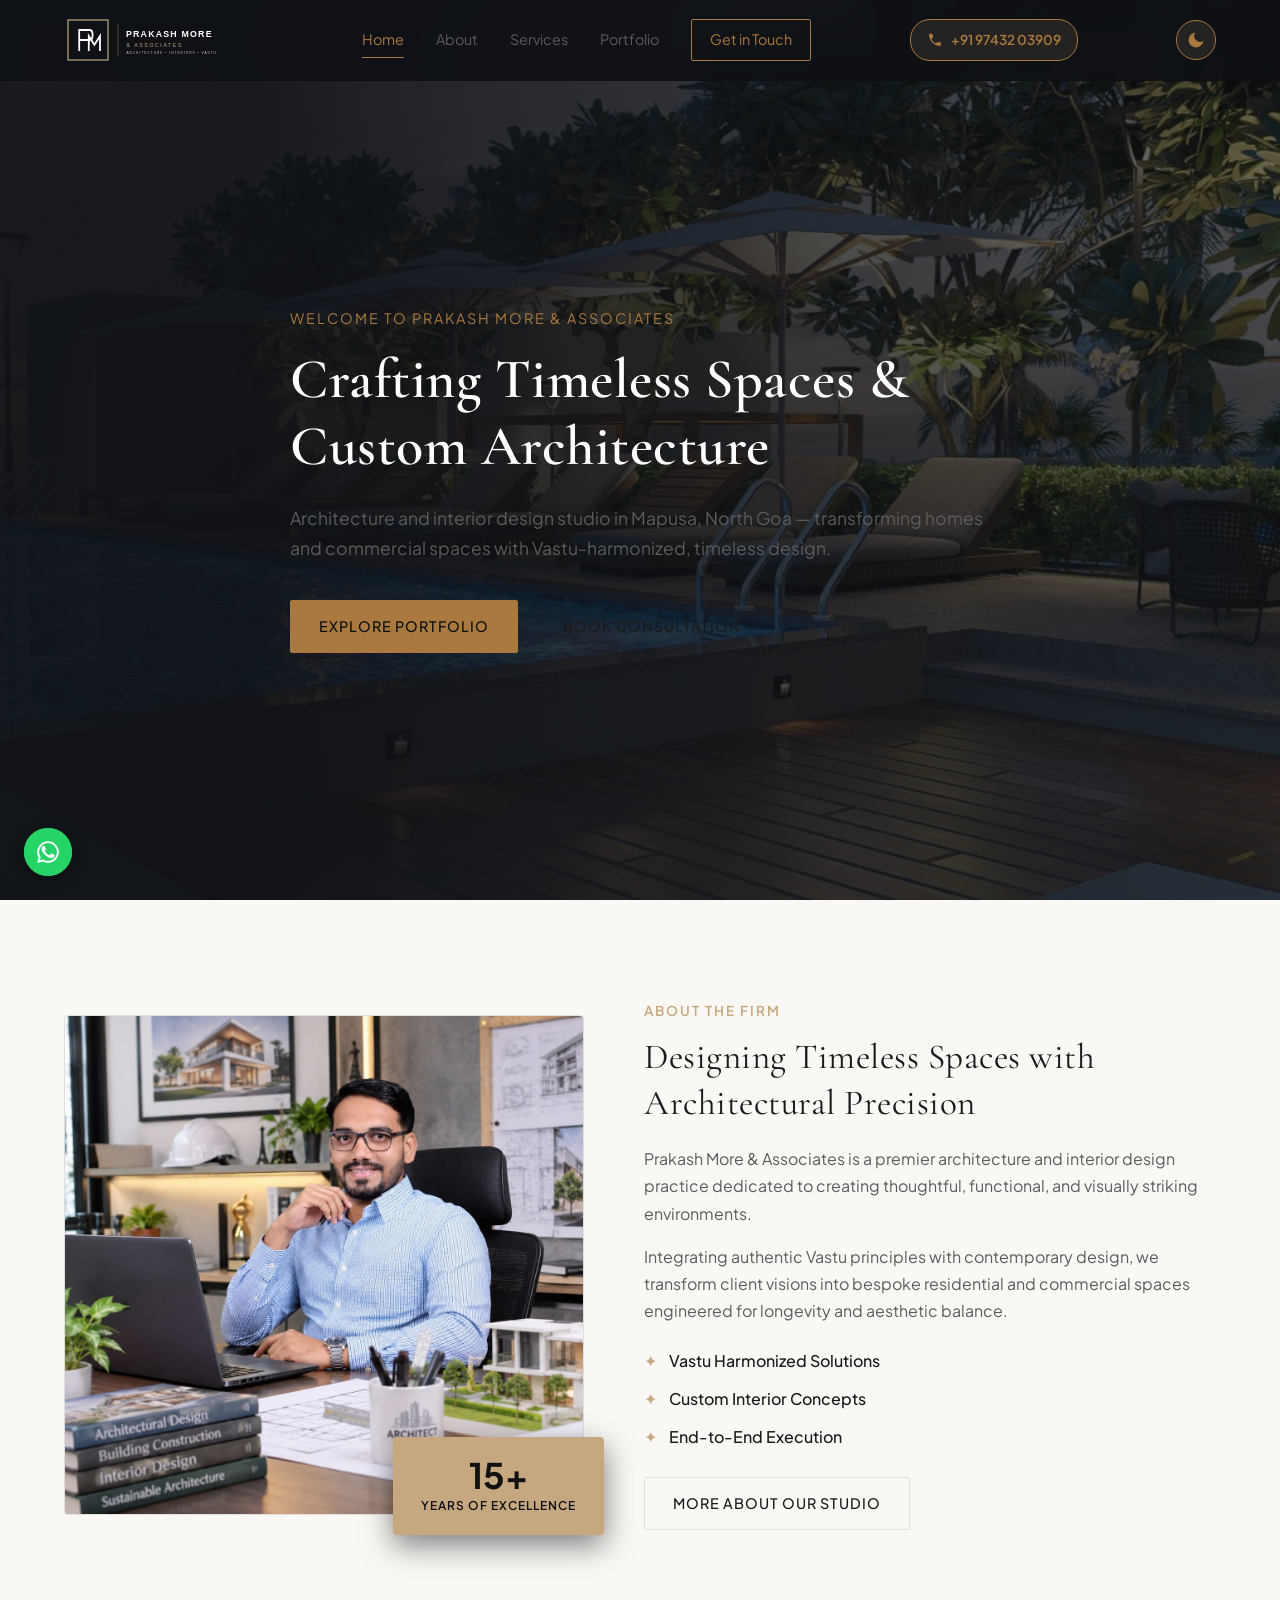
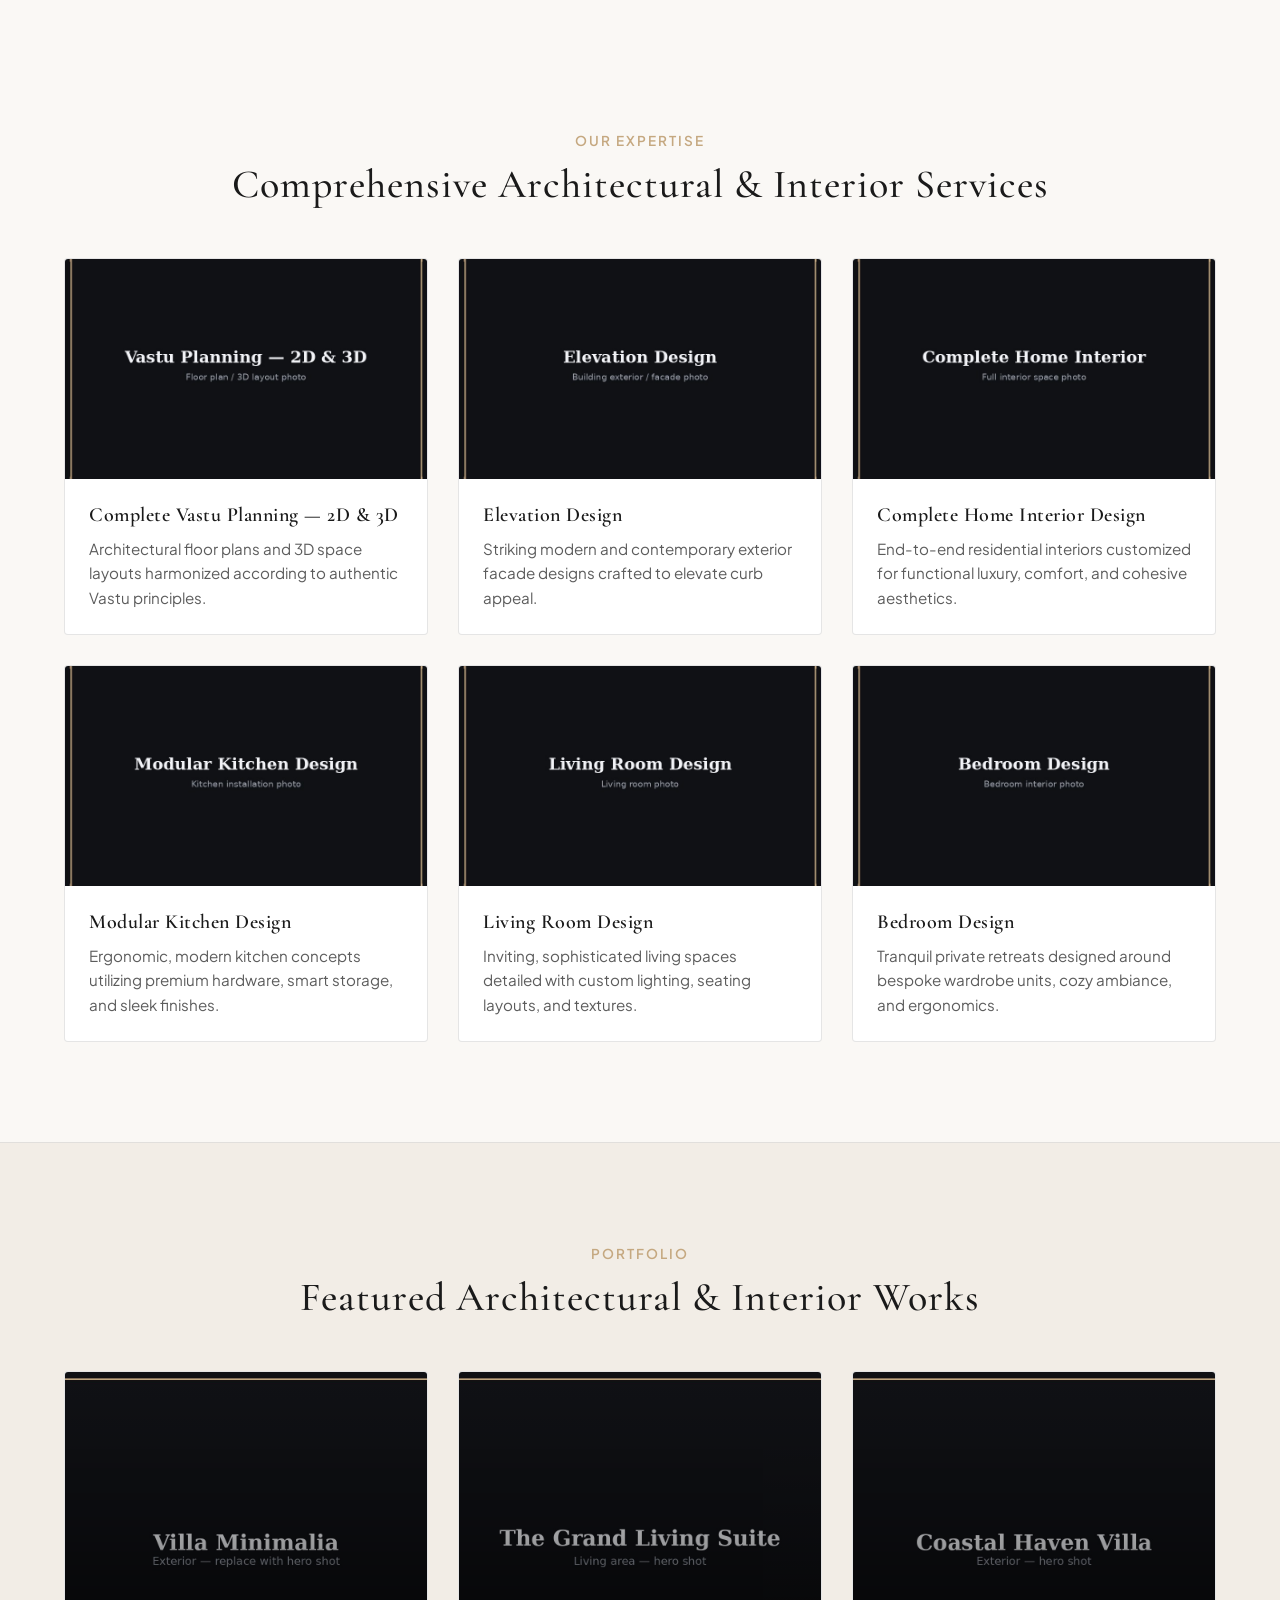
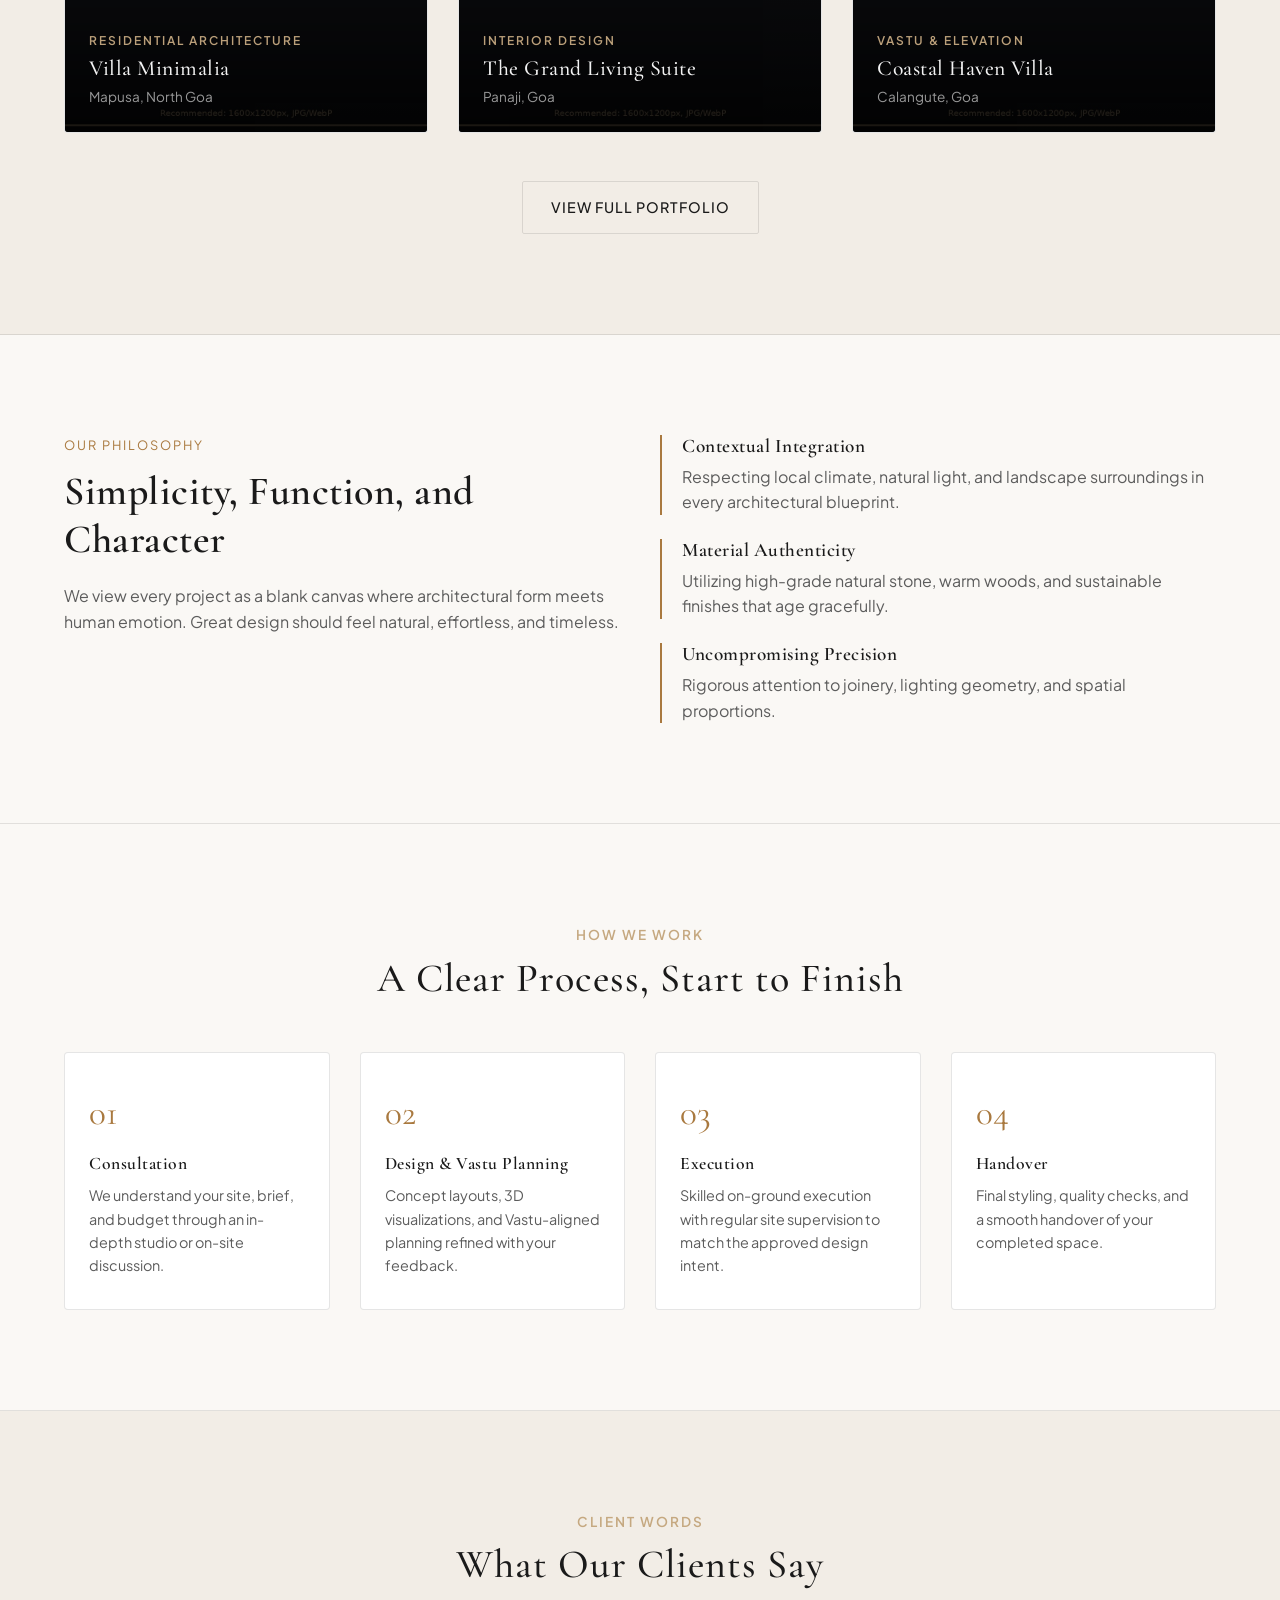
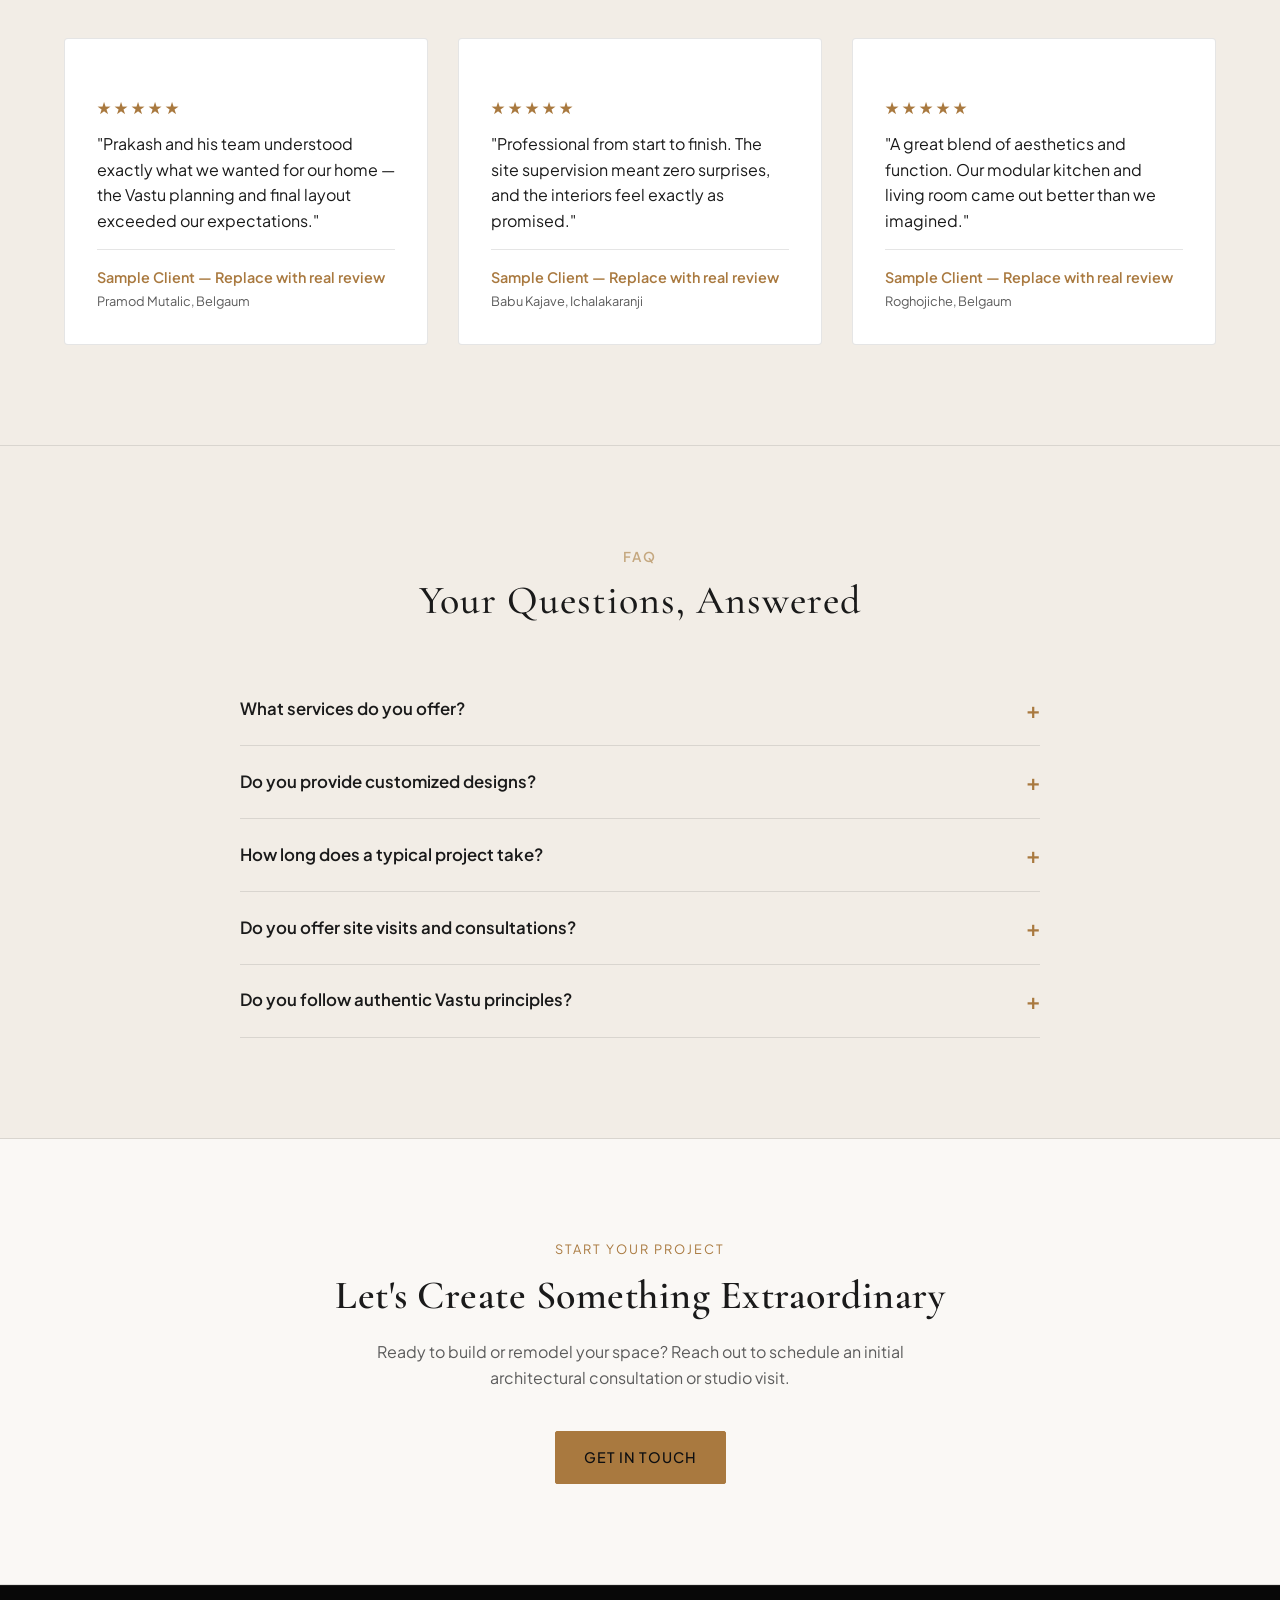
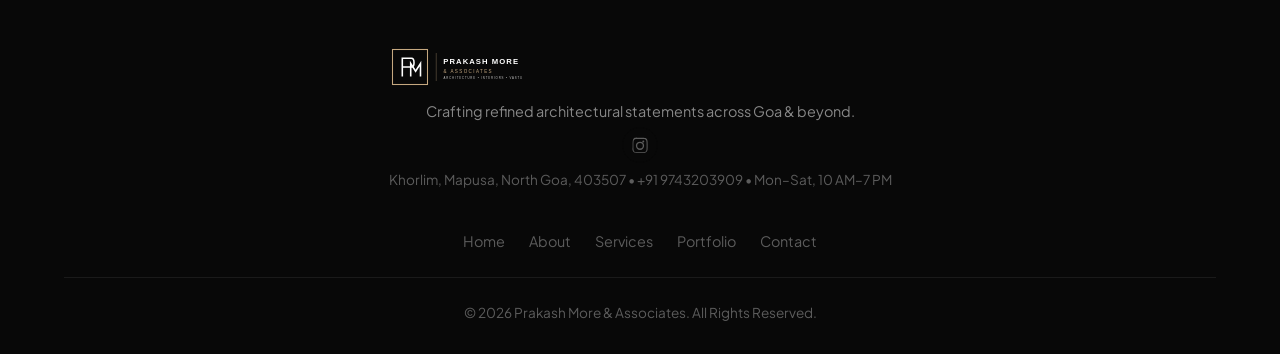
==== commit d75203c8: "Improve WhatsApp icon design and add rotating attention animation" ====
--- a/index.html
+++ b/index.html
@@ -1,82 +1,64 @@
 <!doctype html>
 <html lang="en">
-  <head>
-    <meta charset="UTF-8" />
-    <script>
-      (function () {
-        var t = localStorage.getItem("pma-theme");
-        if (
-          t === "light" ||
-          (!t && window.matchMedia("(prefers-color-scheme: light)").matches)
-        ) {
-          document.documentElement.setAttribute("data-theme", "light");
-        }
-      })();
-    </script>
-    <meta name="viewport" content="width=device-width, initial-scale=1.0" />
-    <title>
-      Prakash More & Associates | Architecture & Interior Design Studio, North
-      Goa
-    </title>
-    <meta
-      name="description"
-      content="Prakash More & Associates is a premier architecture and interior design studio in Mapusa, North Goa, crafting Vastu-harmonized homes, villas, and commercial interiors for 15+ years."
-    />
-    <link rel="canonical" href="https://www.prakashmoreassociates.com/" />
-    <meta name="robots" content="index, follow" />
-    <meta name="theme-color" content="#0f1115" />
-
-    <!-- Open Graph / Social Sharing -->
-    <meta property="og:type" content="website" />
-    <meta property="og:site_name" content="Prakash More & Associates" />
-    <meta
-      property="og:title"
-      content="Prakash More & Associates | Architecture & Interior Design Studio, North Goa"
-    />
-    <meta
-      property="og:description"
-      content="Vastu-harmonized architecture and interior design for homes, villas, and commercial spaces across Goa. 15+ years of design excellence."
-    />
-    <meta property="og:url" content="https://www.prakashmoreassociates.com/" />
-    <meta
-      property="og:image"
-      content="https://www.prakashmoreassociates.com/images/og/social-share.jpg"
-    />
-    <meta property="og:image:width" content="1200" />
-    <meta property="og:image:height" content="630" />
-    <meta property="og:locale" content="en_IN" />
-    <meta name="twitter:card" content="summary_large_image" />
-    <meta
-      name="twitter:title"
-      content="Prakash More & Associates | Architecture & Interior Design Studio"
-    />
-    <meta
-      name="twitter:description"
-      content="Vastu-harmonized architecture and interior design for homes, villas, and commercial spaces across Goa."
-    />
-    <meta
-      name="twitter:image"
-      content="https://www.prakashmoreassociates.com/images/og/social-share.jpg"
-    />
-
-    <!-- Favicons -->
-    <link rel="icon" href="images/branding/favicon.ico" sizes="any" />
-    <link rel="icon" type="image/svg+xml" href="images/branding/favicon.svg" />
-    <link rel="apple-touch-icon" href="images/branding/apple-touch-icon.png" />
-    <link rel="manifest" href="site.webmanifest" />
-
-    <!-- Google Fonts -->
-    <link rel="preconnect" href="https://fonts.googleapis.com" />
-    <link rel="preconnect" href="https://fonts.gstatic.com" crossorigin />
-    <link
-      href="https://fonts.googleapis.com/css2?family=Cormorant+Garamond:wght@400;500;600;700&family=Plus+Jakarta+Sans:wght@300;400;500;600&display=swap"
-      rel="stylesheet"
-    />
-    <!-- Stylesheets -->
-    <link rel="stylesheet" href="style.css" />
-
-    <!-- Structured Data: ProfessionalService -->
-    <script type="application/ld+json">
+
+<head>
+  <meta charset="UTF-8" />
+  <script>
+    (function () {
+      var t = localStorage.getItem("pma-theme");
+      if (
+        t === "light" ||
+        (!t && window.matchMedia("(prefers-color-scheme: light)").matches)
+      ) {
+        document.documentElement.setAttribute("data-theme", "light");
+      }
+    })();
+  </script>
+  <meta name="viewport" content="width=device-width, initial-scale=1.0" />
+  <title>
+    Prakash More & Associates | Architecture & Interior Design Studio, North
+    Goa
+  </title>
+  <meta name="description"
+    content="Prakash More & Associates is a premier architecture and interior design studio in Mapusa, North Goa, crafting Vastu-harmonized homes, villas, and commercial interiors for 15+ years." />
+  <link rel="canonical" href="https://www.prakashmoreassociates.com/" />
+  <meta name="robots" content="index, follow" />
+  <meta name="theme-color" content="#0f1115" />
+
+  <!-- Open Graph / Social Sharing -->
+  <meta property="og:type" content="website" />
+  <meta property="og:site_name" content="Prakash More & Associates" />
+  <meta property="og:title" content="Prakash More & Associates | Architecture & Interior Design Studio, North Goa" />
+  <meta property="og:description"
+    content="Vastu-harmonized architecture and interior design for homes, villas, and commercial spaces across Goa. 15+ years of design excellence." />
+  <meta property="og:url" content="https://www.prakashmoreassociates.com/" />
+  <meta property="og:image" content="https://www.prakashmoreassociates.com/images/og/social-share.jpg" />
+  <meta property="og:image:width" content="1200" />
+  <meta property="og:image:height" content="630" />
+  <meta property="og:locale" content="en_IN" />
+  <meta name="twitter:card" content="summary_large_image" />
+  <meta name="twitter:title" content="Prakash More & Associates | Architecture & Interior Design Studio" />
+  <meta name="twitter:description"
+    content="Vastu-harmonized architecture and interior design for homes, villas, and commercial spaces across Goa." />
+  <meta name="twitter:image" content="https://www.prakashmoreassociates.com/images/og/social-share.jpg" />
+
+  <!-- Favicons -->
+  <link rel="icon" href="images/branding/favicon.ico" sizes="any" />
+  <link rel="icon" type="image/svg+xml" href="images/branding/favicon.svg" />
+  <link rel="apple-touch-icon" href="images/branding/apple-touch-icon.png" />
+  <link rel="manifest" href="site.webmanifest" />
+
+  <!-- Google Fonts -->
+  <link rel="preconnect" href="https://fonts.googleapis.com" />
+  <link rel="preconnect" href="https://fonts.gstatic.com" crossorigin />
+  <link
+    href="https://fonts.googleapis.com/css2?family=Cormorant+Garamond:wght@400;500;600;700&family=Plus+Jakarta+Sans:wght@300;400;500;600&display=swap"
+    rel="stylesheet" />
+  <!-- Stylesheets -->
+  <link rel="stylesheet" href="style.css" />
+
+  <!-- Structured Data: ProfessionalService -->
+  <script type="application/ld+json">
       {
         "@context": "https://schema.org",
         "@type": "ProfessionalService",
@@ -125,641 +107,528 @@
         ]
       }
     </script>
-  </head>
-  <body>
-    <div class="scroll-progress" id="scrollProgress"></div>
-    <div class="page-loader" id="pageLoader">
-      <img
-        src="images/branding/favicon.svg"
-        alt=""
-        class="loader-icon"
-        width="56"
-        height="56"
-      />
-      <span class="loader-text">Prakash More & Associates</span>
+</head>
+
+<body>
+  <div class="scroll-progress" id="scrollProgress"></div>
+  <div class="page-loader" id="pageLoader">
+    <img src="images/branding/favicon.svg" alt="" class="loader-icon" width="56" height="56" />
+    <span class="loader-text">Prakash More & Associates</span>
+  </div>
+  <a href="#main-content" class="skip-link">Skip to main content</a>
+
+  <!-- Header Navigation -->
+  <header class="header">
+    <div class="container nav-container">
+      <a href="index.html" class="brand-logo" aria-label="Prakash More & Associates — Home">
+        <img src="images/branding/logo.svg" alt="Prakash More & Associates" class="logo-img" width="180" height="48" />
+      </a>
+
+      <nav class="nav-links" aria-label="Primary navigation">
+        <a href="index.html" class="nav-link active">Home</a>
+        <a href="about.html" class="nav-link">About</a>
+        <a href="index.html#services" class="nav-link">Services</a>
+        <a href="portfolio.html" class="nav-link">Portfolio</a>
+        <a href="contact.html" class="nav-link nav-btn">Get in Touch</a>
+      </nav>
+      <a href="tel:+919743203909" class="header-call-btn" aria-label="Call Prakash More & Associates">
+        <svg viewBox="0 0 24 24" aria-hidden="true">
+          <path
+            d="M6.6 10.8c1.4 2.8 3.8 5.1 6.6 6.6l2.2-2.2c.3-.3.7-.4 1-.2 1.1.4 2.3.6 3.5.6.6 0 1 .4 1 1V20c0 .6-.4 1-1 1C10.9 21 3 13.1 3 3.5c0-.6.4-1 1-1h3.5c.6 0 1 .4 1 1 0 1.2.2 2.4.6 3.5.1.3 0 .7-.2 1L6.6 10.8z" />
+        </svg>
+        <span class="header-call-text">+91 97432 03909</span>
+      </a>
+      <button class="theme-toggle" id="themeToggle" aria-label="Toggle light / dark mode">
+        <svg class="icon-sun" viewBox="0 0 24 24" aria-hidden="true">
+          <path
+            d="M12 17a5 5 0 1 0 0-10 5 5 0 0 0 0 10zm0-15a1 1 0 0 1 1 1v1a1 1 0 1 1-2 0V3a1 1 0 0 1 1-1zm0 18a1 1 0 0 1 1 1v1a1 1 0 1 1-2 0v-1a1 1 0 0 1 1-1zM4.22 4.22a1 1 0 0 1 1.42 0l.7.7a1 1 0 1 1-1.42 1.42l-.7-.7a1 1 0 0 1 0-1.42zm13.44 13.44a1 1 0 0 1 1.42 0l.7.7a1 1 0 0 1-1.42 1.42l-.7-.7a1 1 0 0 1 0-1.42zM1 12a1 1 0 0 1 1-1h1a1 1 0 1 1 0 2H2a1 1 0 0 1-1-1zm18 0a1 1 0 0 1 1-1h1a1 1 0 1 1 0 2h-1a1 1 0 0 1-1-1zM4.22 19.78a1 1 0 0 1 0-1.42l.7-.7a1 1 0 1 1 1.42 1.42l-.7.7a1 1 0 0 1-1.42 0zM17.66 6.34a1 1 0 0 1 0-1.42l.7-.7a1 1 0 1 1 1.42 1.42l-.7.7a1 1 0 0 1-1.42 0z" />
+        </svg>
+        <svg class="icon-moon" viewBox="0 0 24 24" aria-hidden="true">
+          <path d="M21 12.79A9 9 0 1 1 11.21 3a7 7 0 0 0 9.79 9.79z" />
+        </svg>
+      </button>
+      <button class="mobile-menu-toggle" id="menuToggle" aria-label="Toggle navigation menu" aria-expanded="false">
+        <span class="bar"></span>
+        <span class="bar"></span>
+        <span class="bar"></span>
+      </button>
     </div>
-    <a href="#main-content" class="skip-link">Skip to main content</a>
-
-    <!-- Header Navigation -->
-    <header class="header">
-      <div class="container nav-container">
-        <a
-          href="index.html"
-          class="brand-logo"
-          aria-label="Prakash More & Associates — Home"
-        >
-          <img
-            src="images/branding/logo.svg"
-            alt="Prakash More & Associates"
-            class="logo-img"
-            width="180"
-            height="48"
-          />
+  </header>
+
+  <main id="main-content">
+    <!-- Hero Section -->
+    <section class="hero">
+      <div class="hero-overlay"></div>
+      <div class="container hero-content">
+        <p class="hero-subtitle">
+          Welcome to Prakash More & Associates
+        </p>
+        <h1 class="hero-title">
+          Crafting Timeless Spaces & Custom Architecture
+        </h1>
+        <p class="hero-description">
+          Architecture and interior design studio in Mapusa, North Goa —
+          transforming homes and commercial spaces with Vastu-harmonized,
+          timeless design.
+        </p>
+        <div class="hero-cta">
+          <a href="portfolio.html" class="btn btn-primary">Explore Portfolio</a>
+          <a href="contact.html" class="btn btn-secondary">Book Consultation</a>
+        </div>
+      </div>
+    </section>
+
+    <!-- About Preview Section -->
+    <section id="about" class="about-section">
+      <div class="container about-container">
+        <div class="about-image-wrapper">
+          <img src="images/team/principal-prakash-more.jpg"
+            alt="Prakash More, Principal Architect at Prakash More & Associates" class="about-img" width="600"
+            height="700" loading="lazy" />
+          <div class="about-experience-badge">
+            <span class="badge-number">15+</span>
+            <span class="badge-text">Years of Excellence</span>
+          </div>
+        </div>
+
+        <div class="about-content">
+          <span class="section-subtitle">ABOUT THE FIRM</span>
+          <h2 class="about-heading">
+            Designing Timeless Spaces with Architectural Precision
+          </h2>
+          <p class="about-text">
+            Prakash More & Associates is a premier architecture and interior
+            design practice dedicated to creating thoughtful, functional, and
+            visually striking environments.
+          </p>
+          <p class="about-text">
+            Integrating authentic Vastu principles with contemporary design,
+            we transform client visions into bespoke residential and
+            commercial spaces engineered for longevity and aesthetic balance.
+          </p>
+
+          <div class="about-highlights">
+            <div class="highlight-item">
+              <span class="highlight-icon">✦</span>
+              <span>Vastu Harmonized Solutions</span>
+            </div>
+            <div class="highlight-item">
+              <span class="highlight-icon">✦</span>
+              <span>Custom Interior Concepts</span>
+            </div>
+            <div class="highlight-item">
+              <span class="highlight-icon">✦</span>
+              <span>End-to-End Execution</span>
+            </div>
+          </div>
+
+          <a href="about.html" class="btn btn-secondary" style="margin-top: 28px">
+            More About Our Studio
+          </a>
+        </div>
+      </div>
+    </section>
+
+    <!-- Services Section -->
+    <section id="services" class="services-section">
+      <div class="container">
+        <div class="section-header">
+          <span class="section-subtitle">OUR EXPERTISE</span>
+          <h2 class="section-title">
+            Comprehensive Architectural & Interior Services
+          </h2>
+        </div>
+
+        <div class="services-grid">
+          <div class="service-card">
+            <div class="service-img-wrapper">
+              <img src="images/services/vastu-planning.jpg" alt="Complete Vastu Planning — 2D and 3D layouts"
+                class="service-img" width="800" height="600" loading="lazy" />
+            </div>
+            <div class="service-content">
+              <h3>Complete Vastu Planning — 2D & 3D</h3>
+              <p>
+                Architectural floor plans and 3D space layouts harmonized
+                according to authentic Vastu principles.
+              </p>
+            </div>
+          </div>
+
+          <div class="service-card">
+            <div class="service-img-wrapper">
+              <img src="images/services/elevation-design.jpg" alt="Elevation Design for residential facades"
+                class="service-img" width="800" height="600" loading="lazy" />
+            </div>
+            <div class="service-content">
+              <h3>Elevation Design</h3>
+              <p>
+                Striking modern and contemporary exterior facade designs
+                crafted to elevate curb appeal.
+              </p>
+            </div>
+          </div>
+
+          <div class="service-card">
+            <div class="service-img-wrapper">
+              <img src="images/services/home-interior.jpg" alt="Complete Home Interior Design" class="service-img"
+                width="800" height="600" loading="lazy" />
+            </div>
+            <div class="service-content">
+              <h3>Complete Home Interior Design</h3>
+              <p>
+                End-to-end residential interiors customized for functional
+                luxury, comfort, and cohesive aesthetics.
+              </p>
+            </div>
+          </div>
+
+          <div class="service-card">
+            <div class="service-img-wrapper">
+              <img src="images/services/modular-kitchen.jpg" alt="Modular Kitchen Design" class="service-img"
+                width="800" height="600" loading="lazy" />
+            </div>
+            <div class="service-content">
+              <h3>Modular Kitchen Design</h3>
+              <p>
+                Ergonomic, modern kitchen concepts utilizing premium hardware,
+                smart storage, and sleek finishes.
+              </p>
+            </div>
+          </div>
+
+          <div class="service-card">
+            <div class="service-img-wrapper">
+              <img src="images/services/living-room.jpg" alt="Living Room Design" class="service-img" width="800"
+                height="600" loading="lazy" />
+            </div>
+            <div class="service-content">
+              <h3>Living Room Design</h3>
+              <p>
+                Inviting, sophisticated living spaces detailed with custom
+                lighting, seating layouts, and textures.
+              </p>
+            </div>
+          </div>
+
+          <div class="service-card">
+            <div class="service-img-wrapper">
+              <img src="images/services/bedroom-design.jpg" alt="Bedroom Design" class="service-img" width="800"
+                height="600" loading="lazy" />
+            </div>
+            <div class="service-content">
+              <h3>Bedroom Design</h3>
+              <p>
+                Tranquil private retreats designed around bespoke wardrobe
+                units, cozy ambiance, and ergonomics.
+              </p>
+            </div>
+          </div>
+        </div>
+      </div>
+    </section>
+
+    <!-- Featured Projects Section -->
+    <section id="projects" class="projects-section">
+      <div class="container">
+        <div class="section-header">
+          <span class="section-subtitle">PORTFOLIO</span>
+          <h2 class="section-title">
+            Featured Architectural & Interior Works
+          </h2>
+        </div>
+
+        <div class="projects-grid">
+          <article class="project-card">
+            <div class="project-img-wrapper">
+              <img src="images/projects/villa-minimalia/01-exterior.jpg" alt="Villa Minimalia — exterior view, Mapusa"
+                class="project-img" width="1200" height="900" loading="lazy" />
+              <div class="project-overlay">
+                <span class="project-category">Residential Architecture</span>
+                <h3 class="project-name">Villa Minimalia</h3>
+                <p class="project-location">Mapusa, North Goa</p>
+              </div>
+            </div>
+          </article>
+
+          <article class="project-card">
+            <div class="project-img-wrapper">
+              <img src="images/projects/grand-living-suite/01-living-area.jpg"
+                alt="The Grand Living Suite — living area, Panaji" class="project-img" width="1200" height="900"
+                loading="lazy" />
+              <div class="project-overlay">
+                <span class="project-category">Interior Design</span>
+                <h3 class="project-name">The Grand Living Suite</h3>
+                <p class="project-location">Panaji, Goa</p>
+              </div>
+            </div>
+          </article>
+
+          <article class="project-card">
+            <div class="project-img-wrapper">
+              <img src="images/projects/coastal-haven-villa/01-exterior.jpg"
+                alt="Coastal Haven Villa — exterior view, Calangute" class="project-img" width="1200" height="900"
+                loading="lazy" />
+              <div class="project-overlay">
+                <span class="project-category">Vastu & Elevation</span>
+                <h3 class="project-name">Coastal Haven Villa</h3>
+                <p class="project-location">Calangute, Goa</p>
+              </div>
+            </div>
+          </article>
+        </div>
+
+        <div class="text-center" style="margin-top: 48px">
+          <a href="portfolio.html" class="btn btn-secondary">View Full Portfolio</a>
+        </div>
+      </div>
+    </section>
+
+    <!-- Design Philosophy Section -->
+    <section id="philosophy" class="section philosophy-section">
+      <div class="container grid grid-2">
+        <div>
+          <span class="section-tag">Our Philosophy</span>
+          <h2 class="section-heading">Simplicity, Function, and Character</h2>
+          <p>
+            We view every project as a blank canvas where architectural form
+            meets human emotion. Great design should feel natural, effortless,
+            and timeless.
+          </p>
+        </div>
+        <div class="philosophy-points">
+          <div class="phil-item">
+            <h4>Contextual Integration</h4>
+            <p>
+              Respecting local climate, natural light, and landscape
+              surroundings in every architectural blueprint.
+            </p>
+          </div>
+          <div class="phil-item">
+            <h4>Material Authenticity</h4>
+            <p>
+              Utilizing high-grade natural stone, warm woods, and sustainable
+              finishes that age gracefully.
+            </p>
+          </div>
+          <div class="phil-item">
+            <h4>Uncompromising Precision</h4>
+            <p>
+              Rigorous attention to joinery, lighting geometry, and spatial
+              proportions.
+            </p>
+          </div>
+        </div>
+      </div>
+    </section>
+
+    <!-- How We Work / Process Section -->
+    <section id="process" class="section process-section">
+      <div class="container">
+        <div class="section-header">
+          <span class="section-subtitle">HOW WE WORK</span>
+          <h2 class="section-title">A Clear Process, Start to Finish</h2>
+        </div>
+        <div class="process-grid">
+          <div class="process-step">
+            <span class="process-number">01</span>
+            <h3>Consultation</h3>
+            <p>
+              We understand your site, brief, and budget through an in-depth
+              studio or on-site discussion.
+            </p>
+          </div>
+          <div class="process-step">
+            <span class="process-number">02</span>
+            <h3>Design & Vastu Planning</h3>
+            <p>
+              Concept layouts, 3D visualizations, and Vastu-aligned planning
+              refined with your feedback.
+            </p>
+          </div>
+          <div class="process-step">
+            <span class="process-number">03</span>
+            <h3>Execution</h3>
+            <p>
+              Skilled on-ground execution with regular site supervision to
+              match the approved design intent.
+            </p>
+          </div>
+          <div class="process-step">
+            <span class="process-number">04</span>
+            <h3>Handover</h3>
+            <p>
+              Final styling, quality checks, and a smooth handover of your
+              completed space.
+            </p>
+          </div>
+        </div>
+      </div>
+    </section>
+
+    <!-- Testimonials Section -->
+    <section id="testimonials" class="section testimonials-section">
+      <div class="container">
+        <div class="section-header">
+          <span class="section-subtitle">CLIENT WORDS</span>
+          <h2 class="section-title">What Our Clients Say</h2>
+        </div>
+        <div class="testimonials-grid">
+          <div class="testimonial-card">
+            <p class="testimonial-quote">
+            <div class="testimonial-stars" aria-label="5 out of 5 stars">★★★★★</div>
+            "Prakash and his team understood exactly what we wanted for our
+            home — the Vastu planning and final layout exceeded our
+            expectations."
+            </p>
+            <div class="testimonial-author">
+              <span class="testimonial-name">Sample Client — Replace with real review</span>
+              <span class="testimonial-role">Pramod Mutalic, Belgaum</span>
+            </div>
+          </div>
+          <div class="testimonial-card">
+            <p class="testimonial-quote">
+            <div class="testimonial-stars" aria-label="5 out of 5 stars">★★★★★</div>
+            "Professional from start to finish. The site supervision meant
+            zero surprises, and the interiors feel exactly as promised."
+            </p>
+            <div class="testimonial-author">
+              <span class="testimonial-name">Sample Client — Replace with real review</span>
+              <span class="testimonial-role">Babu Kajave, Ichalakaranji</span>
+            </div>
+          </div>
+          <div class="testimonial-card">
+            <p class="testimonial-quote">
+            <div class="testimonial-stars" aria-label="5 out of 5 stars">★★★★★</div>
+            "A great blend of aesthetics and function. Our modular kitchen
+            and living room came out better than we imagined."
+            </p>
+            <div class="testimonial-author">
+              <span class="testimonial-name">Sample Client — Replace with real review</span>
+              <span class="testimonial-role">Roghojiche, Belgaum</span>
+            </div>
+          </div>
+        </div>
+      </div>
+    </section>
+    <!-- FAQ Section -->
+    <section id="faq" class="section faq-section">
+      <div class="container">
+        <div class="section-header">
+          <span class="section-subtitle">FAQ</span>
+          <h2 class="section-title">Your Questions, Answered</h2>
+        </div>
+        <div class="faq-list">
+          <details class="faq-item">
+            <summary>What services do you offer?</summary>
+            <p class="faq-answer">
+              We offer complete architecture and interior design services —
+              Vastu planning, elevation design, complete home interiors,
+              modular kitchens, living room and bedroom design, and full
+              turnkey execution.
+            </p>
+          </details>
+          <details class="faq-item">
+            <summary>Do you provide customized designs?</summary>
+            <p class="faq-answer">
+              Yes. Every design is tailored to your site, budget, and
+              lifestyle — nothing is templated or copied from another
+              project.
+            </p>
+          </details>
+          <details class="faq-item">
+            <summary>How long does a typical project take?</summary>
+            <p class="faq-answer">
+              Timelines vary based on project size and scope. We share a
+              clear schedule with you after the initial consultation and
+              design finalization.
+            </p>
+          </details>
+          <details class="faq-item">
+            <summary>Do you offer site visits and consultations?</summary>
+            <p class="faq-answer">
+              Yes, our team visits your site to understand the space
+              firsthand before any design work begins.
+            </p>
+          </details>
+          <details class="faq-item">
+            <summary>Do you follow authentic Vastu principles?</summary>
+            <p class="faq-answer">
+              Yes — Vastu Shastra is integrated into our planning from the
+              earliest concept stage, not applied as an afterthought.
+            </p>
+          </details>
+        </div>
+      </div>
+    </section>
+    <!-- Contact CTA Section -->
+    <section id="contact" class="section contact-cta-section">
+      <div class="container text-center">
+        <span class="section-tag">Start Your Project</span>
+        <h2 class="section-heading">Let's Create Something Extraordinary</h2>
+        <p class="section-subtext">
+          Ready to build or remodel your space? Reach out to schedule an
+          initial architectural consultation or studio visit.
+        </p>
+        <a href="contact.html" class="btn btn-primary">Get in Touch</a>
+      </div>
+    </section>
+  </main>
+
+  <!-- Footer -->
+  <footer class="footer">
+    <div class="container footer-container">
+      <div class="footer-brand">
+        <a href="index.html" class="footer-logo">
+          <img src="images/branding/logo.svg" alt="Prakash More & Associates Logo" class="footer-logo-img" width="160"
+            height="42" loading="lazy" />
         </a>
-
-        <nav class="nav-links" aria-label="Primary navigation">
-          <a href="index.html" class="nav-link active">Home</a>
-          <a href="about.html" class="nav-link">About</a>
-          <a href="index.html#services" class="nav-link">Services</a>
-          <a href="portfolio.html" class="nav-link">Portfolio</a>
-          <a href="contact.html" class="nav-link nav-btn">Get in Touch</a>
-        </nav>
-<a href="tel:+919743203909" class="header-call-btn" aria-label="Call Prakash More & Associates">
-  <svg viewBox="0 0 24 24" aria-hidden="true">
-    <path d="M6.6 10.8c1.4 2.8 3.8 5.1 6.6 6.6l2.2-2.2c.3-.3.7-.4 1-.2 1.1.4 2.3.6 3.5.6.6 0 1 .4 1 1V20c0 .6-.4 1-1 1C10.9 21 3 13.1 3 3.5c0-.6.4-1 1-1h3.5c.6 0 1 .4 1 1 0 1.2.2 2.4.6 3.5.1.3 0 .7-.2 1L6.6 10.8z"/>
-  </svg>
-  <span class="header-call-text">+91 97432 03909</span>
-</a>
-        <button
-          class="theme-toggle"
-          id="themeToggle"
-          aria-label="Toggle light / dark mode"
-        >
-          <svg class="icon-sun" viewBox="0 0 24 24" aria-hidden="true">
-            <path
-              d="M12 17a5 5 0 1 0 0-10 5 5 0 0 0 0 10zm0-15a1 1 0 0 1 1 1v1a1 1 0 1 1-2 0V3a1 1 0 0 1 1-1zm0 18a1 1 0 0 1 1 1v1a1 1 0 1 1-2 0v-1a1 1 0 0 1 1-1zM4.22 4.22a1 1 0 0 1 1.42 0l.7.7a1 1 0 1 1-1.42 1.42l-.7-.7a1 1 0 0 1 0-1.42zm13.44 13.44a1 1 0 0 1 1.42 0l.7.7a1 1 0 0 1-1.42 1.42l-.7-.7a1 1 0 0 1 0-1.42zM1 12a1 1 0 0 1 1-1h1a1 1 0 1 1 0 2H2a1 1 0 0 1-1-1zm18 0a1 1 0 0 1 1-1h1a1 1 0 1 1 0 2h-1a1 1 0 0 1-1-1zM4.22 19.78a1 1 0 0 1 0-1.42l.7-.7a1 1 0 1 1 1.42 1.42l-.7.7a1 1 0 0 1-1.42 0zM17.66 6.34a1 1 0 0 1 0-1.42l.7-.7a1 1 0 1 1 1.42 1.42l-.7.7a1 1 0 0 1-1.42 0z"
-            />
-          </svg>
-          <svg class="icon-moon" viewBox="0 0 24 24" aria-hidden="true">
-            <path d="M21 12.79A9 9 0 1 1 11.21 3a7 7 0 0 0 9.79 9.79z" />
-          </svg>
-        </button>
-        <button
-          class="mobile-menu-toggle"
-          id="menuToggle"
-          aria-label="Toggle navigation menu"
-          aria-expanded="false"
-        >
-          <span class="bar"></span>
-          <span class="bar"></span>
-          <span class="bar"></span>
-        </button>
-      </div>
-    </header>
-
-    <main id="main-content">
-      <!-- Hero Section -->
-      <section class="hero">
-        <div class="hero-overlay"></div>
-        <div class="container hero-content">
-          <p class="hero-subtitle">
-  Welcome to Prakash More & Associates
-</p>
-<h1 class="hero-title">
-  Crafting Timeless Spaces & Custom Architecture
-</h1>
-<p class="hero-description">
-  Architecture and interior design studio in Mapusa, North Goa —
-  transforming homes and commercial spaces with Vastu-harmonized,
-  timeless design.
-</p>
-          <div class="hero-cta">
-            <a href="portfolio.html" class="btn btn-primary"
-              >Explore Portfolio</a
-            >
-            <a href="contact.html" class="btn btn-secondary"
-              >Book Consultation</a
-            >
-          </div>
-        </div>
-      </section>
-
-      <!-- About Preview Section -->
-      <section id="about" class="about-section">
-        <div class="container about-container">
-          <div class="about-image-wrapper">
-            <img
-              src="images/team/principal-prakash-more.jpg"
-              alt="Prakash More, Principal Architect at Prakash More & Associates"
-              class="about-img"
-              width="600"
-              height="700"
-              loading="lazy"
-            />
-            <div class="about-experience-badge">
-              <span class="badge-number">15+</span>
-              <span class="badge-text">Years of Excellence</span>
-            </div>
-          </div>
-
-          <div class="about-content">
-            <span class="section-subtitle">ABOUT THE FIRM</span>
-            <h2 class="about-heading">
-              Designing Timeless Spaces with Architectural Precision
-            </h2>
-            <p class="about-text">
-              Prakash More & Associates is a premier architecture and interior
-              design practice dedicated to creating thoughtful, functional, and
-              visually striking environments.
-            </p>
-            <p class="about-text">
-              Integrating authentic Vastu principles with contemporary design,
-              we transform client visions into bespoke residential and
-              commercial spaces engineered for longevity and aesthetic balance.
-            </p>
-
-            <div class="about-highlights">
-              <div class="highlight-item">
-                <span class="highlight-icon">✦</span>
-                <span>Vastu Harmonized Solutions</span>
-              </div>
-              <div class="highlight-item">
-                <span class="highlight-icon">✦</span>
-                <span>Custom Interior Concepts</span>
-              </div>
-              <div class="highlight-item">
-                <span class="highlight-icon">✦</span>
-                <span>End-to-End Execution</span>
-              </div>
-            </div>
-
-            <a
-              href="about.html"
-              class="btn btn-secondary"
-              style="margin-top: 28px"
-            >
-              More About Our Studio
-            </a>
-          </div>
-        </div>
-      </section>
-
-      <!-- Services Section -->
-      <section id="services" class="services-section">
-        <div class="container">
-          <div class="section-header">
-            <span class="section-subtitle">OUR EXPERTISE</span>
-            <h2 class="section-title">
-              Comprehensive Architectural & Interior Services
-            </h2>
-          </div>
-
-          <div class="services-grid">
-            <div class="service-card">
-              <div class="service-img-wrapper">
-                <img
-                  src="images/services/vastu-planning.jpg"
-                  alt="Complete Vastu Planning — 2D and 3D layouts"
-                  class="service-img"
-                  width="800"
-                  height="600"
-                  loading="lazy"
-                />
-              </div>
-              <div class="service-content">
-                <h3>Complete Vastu Planning — 2D & 3D</h3>
-                <p>
-                  Architectural floor plans and 3D space layouts harmonized
-                  according to authentic Vastu principles.
-                </p>
-              </div>
-            </div>
-
-            <div class="service-card">
-              <div class="service-img-wrapper">
-                <img
-                  src="images/services/elevation-design.jpg"
-                  alt="Elevation Design for residential facades"
-                  class="service-img"
-                  width="800"
-                  height="600"
-                  loading="lazy"
-                />
-              </div>
-              <div class="service-content">
-                <h3>Elevation Design</h3>
-                <p>
-                  Striking modern and contemporary exterior facade designs
-                  crafted to elevate curb appeal.
-                </p>
-              </div>
-            </div>
-
-            <div class="service-card">
-              <div class="service-img-wrapper">
-                <img
-                  src="images/services/home-interior.jpg"
-                  alt="Complete Home Interior Design"
-                  class="service-img"
-                  width="800"
-                  height="600"
-                  loading="lazy"
-                />
-              </div>
-              <div class="service-content">
-                <h3>Complete Home Interior Design</h3>
-                <p>
-                  End-to-end residential interiors customized for functional
-                  luxury, comfort, and cohesive aesthetics.
-                </p>
-              </div>
-            </div>
-
-            <div class="service-card">
-              <div class="service-img-wrapper">
-                <img
-                  src="images/services/modular-kitchen.jpg"
-                  alt="Modular Kitchen Design"
-                  class="service-img"
-                  width="800"
-                  height="600"
-                  loading="lazy"
-                />
-              </div>
-              <div class="service-content">
-                <h3>Modular Kitchen Design</h3>
-                <p>
-                  Ergonomic, modern kitchen concepts utilizing premium hardware,
-                  smart storage, and sleek finishes.
-                </p>
-              </div>
-            </div>
-
-            <div class="service-card">
-              <div class="service-img-wrapper">
-                <img
-                  src="images/services/living-room.jpg"
-                  alt="Living Room Design"
-                  class="service-img"
-                  width="800"
-                  height="600"
-                  loading="lazy"
-                />
-              </div>
-              <div class="service-content">
-                <h3>Living Room Design</h3>
-                <p>
-                  Inviting, sophisticated living spaces detailed with custom
-                  lighting, seating layouts, and textures.
-                </p>
-              </div>
-            </div>
-
-            <div class="service-card">
-              <div class="service-img-wrapper">
-                <img
-                  src="images/services/bedroom-design.jpg"
-                  alt="Bedroom Design"
-                  class="service-img"
-                  width="800"
-                  height="600"
-                  loading="lazy"
-                />
-              </div>
-              <div class="service-content">
-                <h3>Bedroom Design</h3>
-                <p>
-                  Tranquil private retreats designed around bespoke wardrobe
-                  units, cozy ambiance, and ergonomics.
-                </p>
-              </div>
-            </div>
-          </div>
-        </div>
-      </section>
-
-      <!-- Featured Projects Section -->
-      <section id="projects" class="projects-section">
-        <div class="container">
-          <div class="section-header">
-            <span class="section-subtitle">PORTFOLIO</span>
-            <h2 class="section-title">
-              Featured Architectural & Interior Works
-            </h2>
-          </div>
-
-          <div class="projects-grid">
-            <article class="project-card">
-              <div class="project-img-wrapper">
-                <img
-                  src="images/projects/villa-minimalia/01-exterior.jpg"
-                  alt="Villa Minimalia — exterior view, Mapusa"
-                  class="project-img"
-                  width="1200"
-                  height="900"
-                  loading="lazy"
-                />
-                <div class="project-overlay">
-                  <span class="project-category">Residential Architecture</span>
-                  <h3 class="project-name">Villa Minimalia</h3>
-                  <p class="project-location">Mapusa, North Goa</p>
-                </div>
-              </div>
-            </article>
-
-            <article class="project-card">
-              <div class="project-img-wrapper">
-                <img
-                  src="images/projects/grand-living-suite/01-living-area.jpg"
-                  alt="The Grand Living Suite — living area, Panaji"
-                  class="project-img"
-                  width="1200"
-                  height="900"
-                  loading="lazy"
-                />
-                <div class="project-overlay">
-                  <span class="project-category">Interior Design</span>
-                  <h3 class="project-name">The Grand Living Suite</h3>
-                  <p class="project-location">Panaji, Goa</p>
-                </div>
-              </div>
-            </article>
-
-            <article class="project-card">
-              <div class="project-img-wrapper">
-                <img
-                  src="images/projects/coastal-haven-villa/01-exterior.jpg"
-                  alt="Coastal Haven Villa — exterior view, Calangute"
-                  class="project-img"
-                  width="1200"
-                  height="900"
-                  loading="lazy"
-                />
-                <div class="project-overlay">
-                  <span class="project-category">Vastu & Elevation</span>
-                  <h3 class="project-name">Coastal Haven Villa</h3>
-                  <p class="project-location">Calangute, Goa</p>
-                </div>
-              </div>
-            </article>
-          </div>
-
-          <div class="text-center" style="margin-top: 48px">
-            <a href="portfolio.html" class="btn btn-secondary"
-              >View Full Portfolio</a
-            >
-          </div>
-        </div>
-      </section>
-
-      <!-- Design Philosophy Section -->
-      <section id="philosophy" class="section philosophy-section">
-        <div class="container grid grid-2">
-          <div>
-            <span class="section-tag">Our Philosophy</span>
-            <h2 class="section-heading">Simplicity, Function, and Character</h2>
-            <p>
-              We view every project as a blank canvas where architectural form
-              meets human emotion. Great design should feel natural, effortless,
-              and timeless.
-            </p>
-          </div>
-          <div class="philosophy-points">
-            <div class="phil-item">
-              <h4>Contextual Integration</h4>
-              <p>
-                Respecting local climate, natural light, and landscape
-                surroundings in every architectural blueprint.
-              </p>
-            </div>
-            <div class="phil-item">
-              <h4>Material Authenticity</h4>
-              <p>
-                Utilizing high-grade natural stone, warm woods, and sustainable
-                finishes that age gracefully.
-              </p>
-            </div>
-            <div class="phil-item">
-              <h4>Uncompromising Precision</h4>
-              <p>
-                Rigorous attention to joinery, lighting geometry, and spatial
-                proportions.
-              </p>
-            </div>
-          </div>
-        </div>
-      </section>
-
-      <!-- How We Work / Process Section -->
-      <section id="process" class="section process-section">
-        <div class="container">
-          <div class="section-header">
-            <span class="section-subtitle">HOW WE WORK</span>
-            <h2 class="section-title">A Clear Process, Start to Finish</h2>
-          </div>
-          <div class="process-grid">
-            <div class="process-step">
-              <span class="process-number">01</span>
-              <h3>Consultation</h3>
-              <p>
-                We understand your site, brief, and budget through an in-depth
-                studio or on-site discussion.
-              </p>
-            </div>
-            <div class="process-step">
-              <span class="process-number">02</span>
-              <h3>Design & Vastu Planning</h3>
-              <p>
-                Concept layouts, 3D visualizations, and Vastu-aligned planning
-                refined with your feedback.
-              </p>
-            </div>
-            <div class="process-step">
-              <span class="process-number">03</span>
-              <h3>Execution</h3>
-              <p>
-                Skilled on-ground execution with regular site supervision to
-                match the approved design intent.
-              </p>
-            </div>
-            <div class="process-step">
-              <span class="process-number">04</span>
-              <h3>Handover</h3>
-              <p>
-                Final styling, quality checks, and a smooth handover of your
-                completed space.
-              </p>
-            </div>
-          </div>
-        </div>
-      </section>
-
-      <!-- Testimonials Section -->
-      <section id="testimonials" class="section testimonials-section">
-        <div class="container">
-          <div class="section-header">
-            <span class="section-subtitle">CLIENT WORDS</span>
-            <h2 class="section-title">What Our Clients Say</h2>
-          </div>
-          <div class="testimonials-grid">
-            <div class="testimonial-card">
-              <p class="testimonial-quote">
-                <div class="testimonial-stars" aria-label="5 out of 5 stars">★★★★★</div>
-                "Prakash and his team understood exactly what we wanted for our
-                home — the Vastu planning and final layout exceeded our
-                expectations."
-              </p>
-              <div class="testimonial-author">
-                <span class="testimonial-name"
-                  >Sample Client — Replace with real review</span
-                >
-                <span class="testimonial-role">Pramod Mutalic, Belgaum</span>
-              </div>
-            </div>
-            <div class="testimonial-card">
-              <p class="testimonial-quote">
-                <div class="testimonial-stars" aria-label="5 out of 5 stars">★★★★★</div>
-                "Professional from start to finish. The site supervision meant
-                zero surprises, and the interiors feel exactly as promised."
-              </p>
-              <div class="testimonial-author">
-                <span class="testimonial-name"
-                  >Sample Client — Replace with real review</span
-                >
-                <span class="testimonial-role">Babu Kajave, Ichalakaranji</span>
-              </div>
-            </div>
-            <div class="testimonial-card">
-              <p class="testimonial-quote">
-                <div class="testimonial-stars" aria-label="5 out of 5 stars">★★★★★</div>
-                "A great blend of aesthetics and function. Our modular kitchen
-                and living room came out better than we imagined."
-              </p>
-              <div class="testimonial-author">
-                <span class="testimonial-name"
-                  >Sample Client — Replace with real review</span
-                >
-                <span class="testimonial-role">Roghojiche, Belgaum</span>
-              </div>
-            </div>
-          </div>
-        </div>
-      </section>
-<!-- FAQ Section -->
-<section id="faq" class="section faq-section">
-  <div class="container">
-    <div class="section-header">
-      <span class="section-subtitle">FAQ</span>
-      <h2 class="section-title">Your Questions, Answered</h2>
+        <p class="footer-tagline">
+          Crafting refined architectural statements across Goa & beyond.
+        </p>
+        <div class="footer-social">
+          <a href="https://www.instagram.com/prakashmoreassociates?igsi=aHFhNWxiNDhjZWRy" target="_blank"
+            rel="noopener noreferrer" aria-label="Prakash More & Associates on Instagram" class="social-icon">
+            <svg viewBox="0 0 24 24" aria-hidden="true">
+              <path
+                d="M12 2.2c3.2 0 3.6 0 4.9.1 1.2.1 2 .2 2.4.5.6.2 1 .5 1.4.9.4.4.7.8.9 1.4.2.4.4 1.2.5 2.4.1 1.3.1 1.7.1 4.9s0 3.6-.1 4.9c-.1 1.2-.2 2-.5 2.4-.2.6-.5 1-.9 1.4-.4.4-.8.7-1.4.9-.4.2-1.2.4-2.4.5-1.3.1-1.7.1-4.9.1s-3.6 0-4.9-.1c-1.2-.1-2-.2-2.4-.5-.6-.2-1-.5-1.4-.9-.4-.4-.7-.8-.9-1.4-.2-.4-.4-1.2-.5-2.4C2.2 15.6 2.2 15.2 2.2 12s0-3.6.1-4.9c.1-1.2.2-2 .5-2.4.2-.6.5-1 .9-1.4.4-.4.8-.7 1.4-.9.4-.2 1.2-.4 2.4-.5C8.4 2.2 8.8 2.2 12 2.2zm0 1.8c-3.1 0-3.5 0-4.7.1-1 .1-1.6.2-1.9.3-.5.2-.8.4-1.1.7-.3.3-.5.6-.7 1.1-.1.3-.3.9-.3 1.9-.1 1.2-.1 1.6-.1 4.7s0 3.5.1 4.7c.1 1 .2 1.6.3 1.9.2.5.4.8.7 1.1.3.3.6.5 1.1.7.3.1.9.3 1.9.3 1.2.1 1.6.1 4.7.1s3.5 0 4.7-.1c1-.1 1.6-.2 1.9-.3.5-.2.8-.4 1.1-.7.3-.3.5-.6.7-1.1.1-.3.3-.9.3-1.9.1-1.2.1-1.6.1-4.7s0-3.5-.1-4.7c-.1-1-.2-1.6-.3-1.9-.2-.5-.4-.8-.7-1.1-.3-.3-.6-.5-1.1-.7-.3-.1-.9-.3-1.9-.3-1.2-.1-1.6-.1-4.7-.1zm0 3.5a5.5 5.5 0 1 1 0 11 5.5 5.5 0 0 1 0-11zm0 1.8a3.7 3.7 0 1 0 0 7.4 3.7 3.7 0 0 0 0-7.4zm5.7-2a1.3 1.3 0 1 1-2.6 0 1.3 1.3 0 0 1 2.6 0z" />
+            </svg>
+          </a>
+        </div>
+        <p class="footer-contact-line">Khorlim, Mapusa, North Goa, 403507 &bull; +91 9743203909 &bull; Mon&ndash;Sat, 10
+          AM&ndash;7 PM</p>
+      </div>
+
+      <nav class="footer-links" aria-label="Footer navigation">
+        <a href="index.html">Home</a>
+        <a href="about.html">About</a>
+        <a href="index.html#services">Services</a>
+        <a href="portfolio.html">Portfolio</a>
+        <a href="contact.html">Contact</a>
+      </nav>
+
+      <div class="footer-bottom">
+        <p>&copy; 2026 Prakash More & Associates. All Rights Reserved.</p>
+      </div>
     </div>
-    <div class="faq-list">
-      <details class="faq-item">
-        <summary>What services do you offer?</summary>
-        <p class="faq-answer">
-          We offer complete architecture and interior design services —
-          Vastu planning, elevation design, complete home interiors,
-          modular kitchens, living room and bedroom design, and full
-          turnkey execution.
-        </p>
-      </details>
-      <details class="faq-item">
-        <summary>Do you provide customized designs?</summary>
-        <p class="faq-answer">
-          Yes. Every design is tailored to your site, budget, and
-          lifestyle — nothing is templated or copied from another
-          project.
-        </p>
-      </details>
-      <details class="faq-item">
-        <summary>How long does a typical project take?</summary>
-        <p class="faq-answer">
-          Timelines vary based on project size and scope. We share a
-          clear schedule with you after the initial consultation and
-          design finalization.
-        </p>
-      </details>
-      <details class="faq-item">
-        <summary>Do you offer site visits and consultations?</summary>
-        <p class="faq-answer">
-          Yes, our team visits your site to understand the space
-          firsthand before any design work begins.
-        </p>
-      </details>
-      <details class="faq-item">
-        <summary>Do you follow authentic Vastu principles?</summary>
-        <p class="faq-answer">
-          Yes — Vastu Shastra is integrated into our planning from the
-          earliest concept stage, not applied as an afterthought.
-        </p>
-      </details>
-    </div>
-  </div>
-</section>
-      <!-- Contact CTA Section -->
-      <section id="contact" class="section contact-cta-section">
-        <div class="container text-center">
-          <span class="section-tag">Start Your Project</span>
-          <h2 class="section-heading">Let's Create Something Extraordinary</h2>
-          <p class="section-subtext">
-            Ready to build or remodel your space? Reach out to schedule an
-            initial architectural consultation or studio visit.
-          </p>
-          <a href="contact.html" class="btn btn-primary">Get in Touch</a>
-        </div>
-      </section>
-    </main>
-
-    <!-- Footer -->
-    <footer class="footer">
-      <div class="container footer-container">
-        <div class="footer-brand">
-          <a href="index.html" class="footer-logo">
-            <img
-              src="images/branding/logo.svg"
-              alt="Prakash More & Associates Logo"
-              class="footer-logo-img"
-              width="160"
-              height="42"
-              loading="lazy"
-            />
-          </a>
-          <p class="footer-tagline">
-            Crafting refined architectural statements across Goa & beyond.
-          </p>
-          <div class="footer-social">
-            <a
-              href="https://www.instagram.com/prakashmoreassociates?igsi=aHFhNWxiNDhjZWRy"
-              target="_blank"
-              rel="noopener noreferrer"
-              aria-label="Prakash More & Associates on Instagram"
-              class="social-icon"
-            >
-              <svg viewBox="0 0 24 24" aria-hidden="true">
-                <path
-                  d="M12 2.2c3.2 0 3.6 0 4.9.1 1.2.1 2 .2 2.4.5.6.2 1 .5 1.4.9.4.4.7.8.9 1.4.2.4.4 1.2.5 2.4.1 1.3.1 1.7.1 4.9s0 3.6-.1 4.9c-.1 1.2-.2 2-.5 2.4-.2.6-.5 1-.9 1.4-.4.4-.8.7-1.4.9-.4.2-1.2.4-2.4.5-1.3.1-1.7.1-4.9.1s-3.6 0-4.9-.1c-1.2-.1-2-.2-2.4-.5-.6-.2-1-.5-1.4-.9-.4-.4-.7-.8-.9-1.4-.2-.4-.4-1.2-.5-2.4C2.2 15.6 2.2 15.2 2.2 12s0-3.6.1-4.9c.1-1.2.2-2 .5-2.4.2-.6.5-1 .9-1.4.4-.4.8-.7 1.4-.9.4-.2 1.2-.4 2.4-.5C8.4 2.2 8.8 2.2 12 2.2zm0 1.8c-3.1 0-3.5 0-4.7.1-1 .1-1.6.2-1.9.3-.5.2-.8.4-1.1.7-.3.3-.5.6-.7 1.1-.1.3-.3.9-.3 1.9-.1 1.2-.1 1.6-.1 4.7s0 3.5.1 4.7c.1 1 .2 1.6.3 1.9.2.5.4.8.7 1.1.3.3.6.5 1.1.7.3.1.9.3 1.9.3 1.2.1 1.6.1 4.7.1s3.5 0 4.7-.1c1-.1 1.6-.2 1.9-.3.5-.2.8-.4 1.1-.7.3-.3.5-.6.7-1.1.1-.3.3-.9.3-1.9.1-1.2.1-1.6.1-4.7s0-3.5-.1-4.7c-.1-1-.2-1.6-.3-1.9-.2-.5-.4-.8-.7-1.1-.3-.3-.6-.5-1.1-.7-.3-.1-.9-.3-1.9-.3-1.2-.1-1.6-.1-4.7-.1zm0 3.5a5.5 5.5 0 1 1 0 11 5.5 5.5 0 0 1 0-11zm0 1.8a3.7 3.7 0 1 0 0 7.4 3.7 3.7 0 0 0 0-7.4zm5.7-2a1.3 1.3 0 1 1-2.6 0 1.3 1.3 0 0 1 2.6 0z"
-                />
-              </svg>
-            </a>
-          </div>
-          <p class="footer-contact-line">Khorlim, Mapusa, North Goa, 403507 &bull; +91 9743203909 &bull; Mon&ndash;Sat, 10 AM&ndash;7 PM</p>
-        </div>
-
-        <nav class="footer-links" aria-label="Footer navigation">
-          <a href="index.html">Home</a>
-          <a href="about.html">About</a>
-          <a href="index.html#services">Services</a>
-          <a href="portfolio.html">Portfolio</a>
-          <a href="contact.html">Contact</a>
-        </nav>
-
-        <div class="footer-bottom">
-          <p>&copy; 2026 Prakash More & Associates. All Rights Reserved.</p>
-        </div>
-      </div>
-    </footer>
-
-    <!-- Floating WhatsApp Button -->
-    <a
-      href="https://wa.me/919743203909"
-      class="whatsapp-float"
-      target="_blank"
-      rel="noopener noreferrer"
-      aria-label="Chat on WhatsApp"
-    >
-      <svg viewBox="0 0 32 32" class="whatsapp-icon" aria-hidden="true">
-        <path
-          d="M16 2a13 13 0 0 0-11.3 19.5L3 29l7.7-1.6A13 13 0 1 0 16 2zm0 23.6a10.6 10.6 0 0 1-5.4-1.5l-.4-.2-4 1 1-3.9-.2-.4A10.6 10.6 0 1 1 16 25.6zm5.8-7.9c-.3-.2-1.9-.9-2.2-1s-.5-.2-.7.2-.8 1-1 1.2-.4.2-.7 0a9 9 0 0 1-2.6-1.6 9.9 9.9 0 0 1-1.8-2.3c-.2-.3 0-.5.1-.6s.3-.4.5-.6l.3-.4c.1-.2 0-.4 0-.5s-.7-1.7-1-2.3c-.3-.6-.6-.5-.8-.5h-.7c-.2 0-.7.1-1 .5a4.3 4.3 0 0 0-1.4 3.2c0 1.9 1.4 3.7 1.6 4 .2.2 2.7 4.1 6.5 5.8 2.6 1.1 3.2 1 4.4.8.8-.1 2.4-1 2.7-1.9s.3-1.8.2-1.9c-.1-.1-.3-.2-.6-.4z"
-        />
-      </svg>
-    </a>
-
-    <!-- Scroll to Top Button -->
-    <button class="scroll-top-btn" id="scrollTopBtn" aria-label="Scroll to top">
-      <svg viewBox="0 0 24 24" class="arrow-up-icon" aria-hidden="true">
-        <path d="M12 4l-8 8h5v8h6v-8h5z" />
-      </svg>
-    </button>
-
-    <script src="script.js" defer></script>
-  </body>
-</html>
+  </footer>
+
+  <!-- Floating WhatsApp Button -->
+  <a href="https://wa.me/919743203909" class="whatsapp-float" target="_blank" rel="noopener noreferrer"
+    aria-label="Chat on WhatsApp">
+    <svg viewBox="0 0 24 24" class="whatsapp-icon" aria-hidden="true">
+  <path d="M12.001 2.002c-5.514 0-9.999 4.485-9.999 9.999 0 1.762.464 3.484 1.345 4.999l-1.44 5.25 5.372-1.41c1.457.795 3.104 1.213 4.72 1.213 5.514 0 9.999-4.485 9.999-9.999 0-2.669-1.04-5.176-2.929-7.062-1.888-1.889-4.394-2.99-7.068-2.99zm0 18.187c-1.462 0-2.9-.393-4.152-1.136l-.297-.176-3.086.81.826-3.006-.194-.309a8.169 8.169 0 0 1-1.256-4.372c0-4.523 3.68-8.203 8.203-8.203 2.192 0 4.251.854 5.799 2.404a8.146 8.146 0 0 1 2.404 5.803c-.003 4.522-3.683 8.185-8.247 8.185z"/>
+  <path d="M17.472 14.382c-.297-.149-1.758-.867-2.03-.967-.273-.099-.471-.148-.67.15-.197.297-.767.966-.94 1.164-.173.199-.347.223-.644.075-.297-.15-1.255-.463-2.39-1.475-.883-.788-1.48-1.761-1.653-2.059-.173-.297-.018-.458.13-.606.134-.133.298-.347.446-.52.149-.174.198-.298.298-.497.099-.198.05-.371-.025-.52-.075-.149-.669-1.612-.916-2.207-.242-.579-.487-.5-.669-.51-.173-.008-.371-.01-.57-.01-.198 0-.52.074-.792.372-.272.297-1.04 1.016-1.04 2.479 0 1.462 1.065 2.875 1.213 3.074.149.198 2.096 3.2 5.077 4.487.709.306 1.262.489 1.694.625.712.227 1.36.195 1.871.118.571-.085 1.758-.719 2.006-1.413.248-.694.248-1.289.173-1.413-.074-.124-.272-.198-.57-.347z"/>
+</svg>
+  </a>
+
+  <!-- Scroll to Top Button -->
+  <button class="scroll-top-btn" id="scrollTopBtn" aria-label="Scroll to top">
+    <svg viewBox="0 0 24 24" class="arrow-up-icon" aria-hidden="true">
+      <path d="M12 4l-8 8h5v8h6v-8h5z" />
+    </svg>
+  </button>
+
+  <script src="script.js" defer></script>
+</body>
+
+</html>
--- a/style.css
+++ b/style.css
@@ -744,10 +744,7 @@
   transition: var(--transition);
 }
 
-.whatsapp-float {
-  left: 24px;
-  background-color: #25d366;
-}
+
 
 .whatsapp-float:hover {
   transform: translateY(-3px);
@@ -774,11 +771,7 @@
   transform: translateY(-3px);
 }
 
-.whatsapp-icon {
-  width: 24px;
-  height: 24px;
-  fill: #ffffff;
-}
+
 
 .arrow-up-icon {
   width: 20px;
@@ -906,10 +899,7 @@
     height: 44px;
   }
 
-  .whatsapp-float {
-    left: 16px;
-  }
-
+ 
   .scroll-top-btn {
     right: 16px;
   }
@@ -1708,4 +1698,41 @@
     justify-content: center;
     border-radius: 50%;
   }
+}
+
+
+
+.whatsapp-float {
+  left: 24px;
+  background-color: #25d366;
+}
+
+.whatsapp-float::before {
+  content: "";
+  position: absolute;
+  inset: 0;
+  border-radius: 50%;
+  background: #25d366;
+  animation: wa-pulse 2s ease-out infinite;
+  z-index: -1;
+}
+
+@keyframes wa-pulse {
+  0% { transform: scale(1); opacity: 0.6; }
+  100% { transform: scale(1.8); opacity: 0; }
+}
+
+.whatsapp-icon {
+  width: 26px;
+  height: 26px;
+  fill: #ffffff;
+  transform-origin: center;
+  animation: wa-wiggle 3.5s ease-in-out infinite;
+}
+
+@keyframes wa-wiggle {
+  0%, 8%, 100% { transform: rotate(0deg); }
+  2% { transform: rotate(-18deg); }
+  4% { transform: rotate(14deg); }
+  6% { transform: rotate(-8deg); }
 }
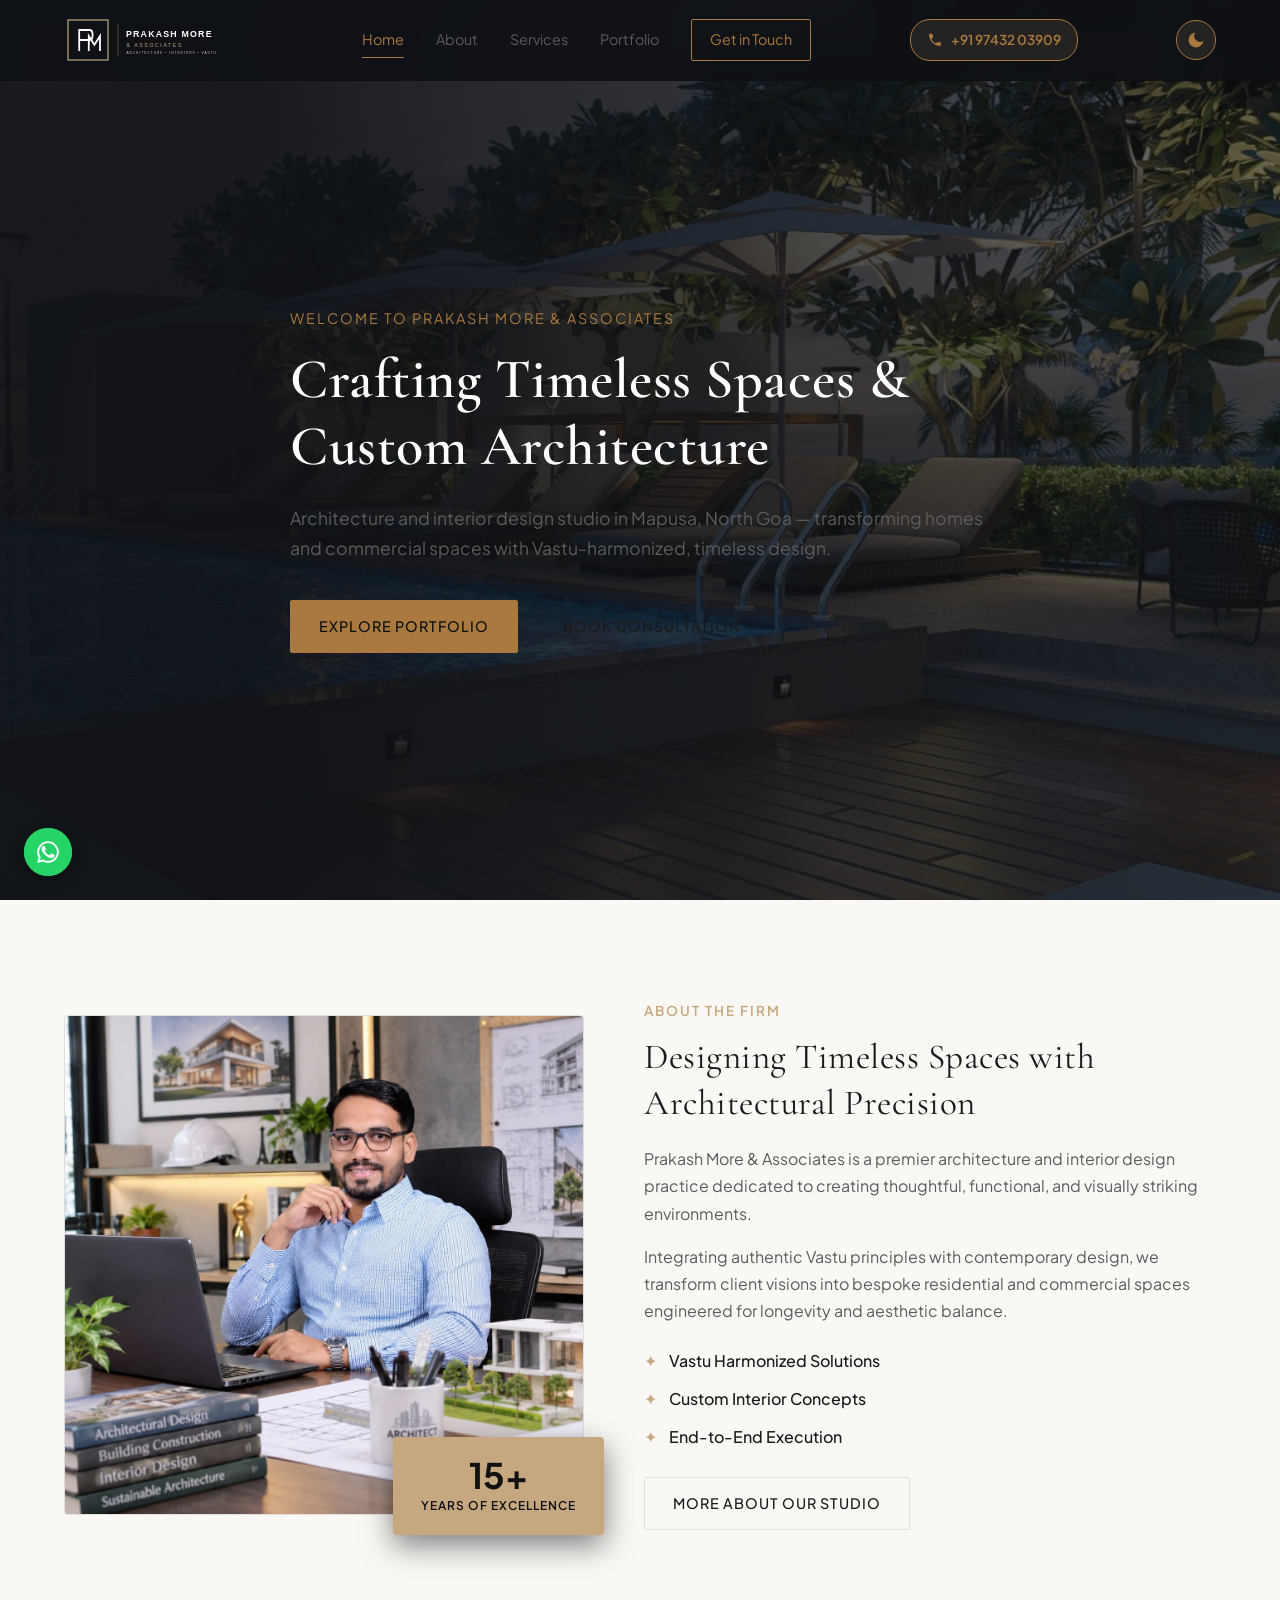
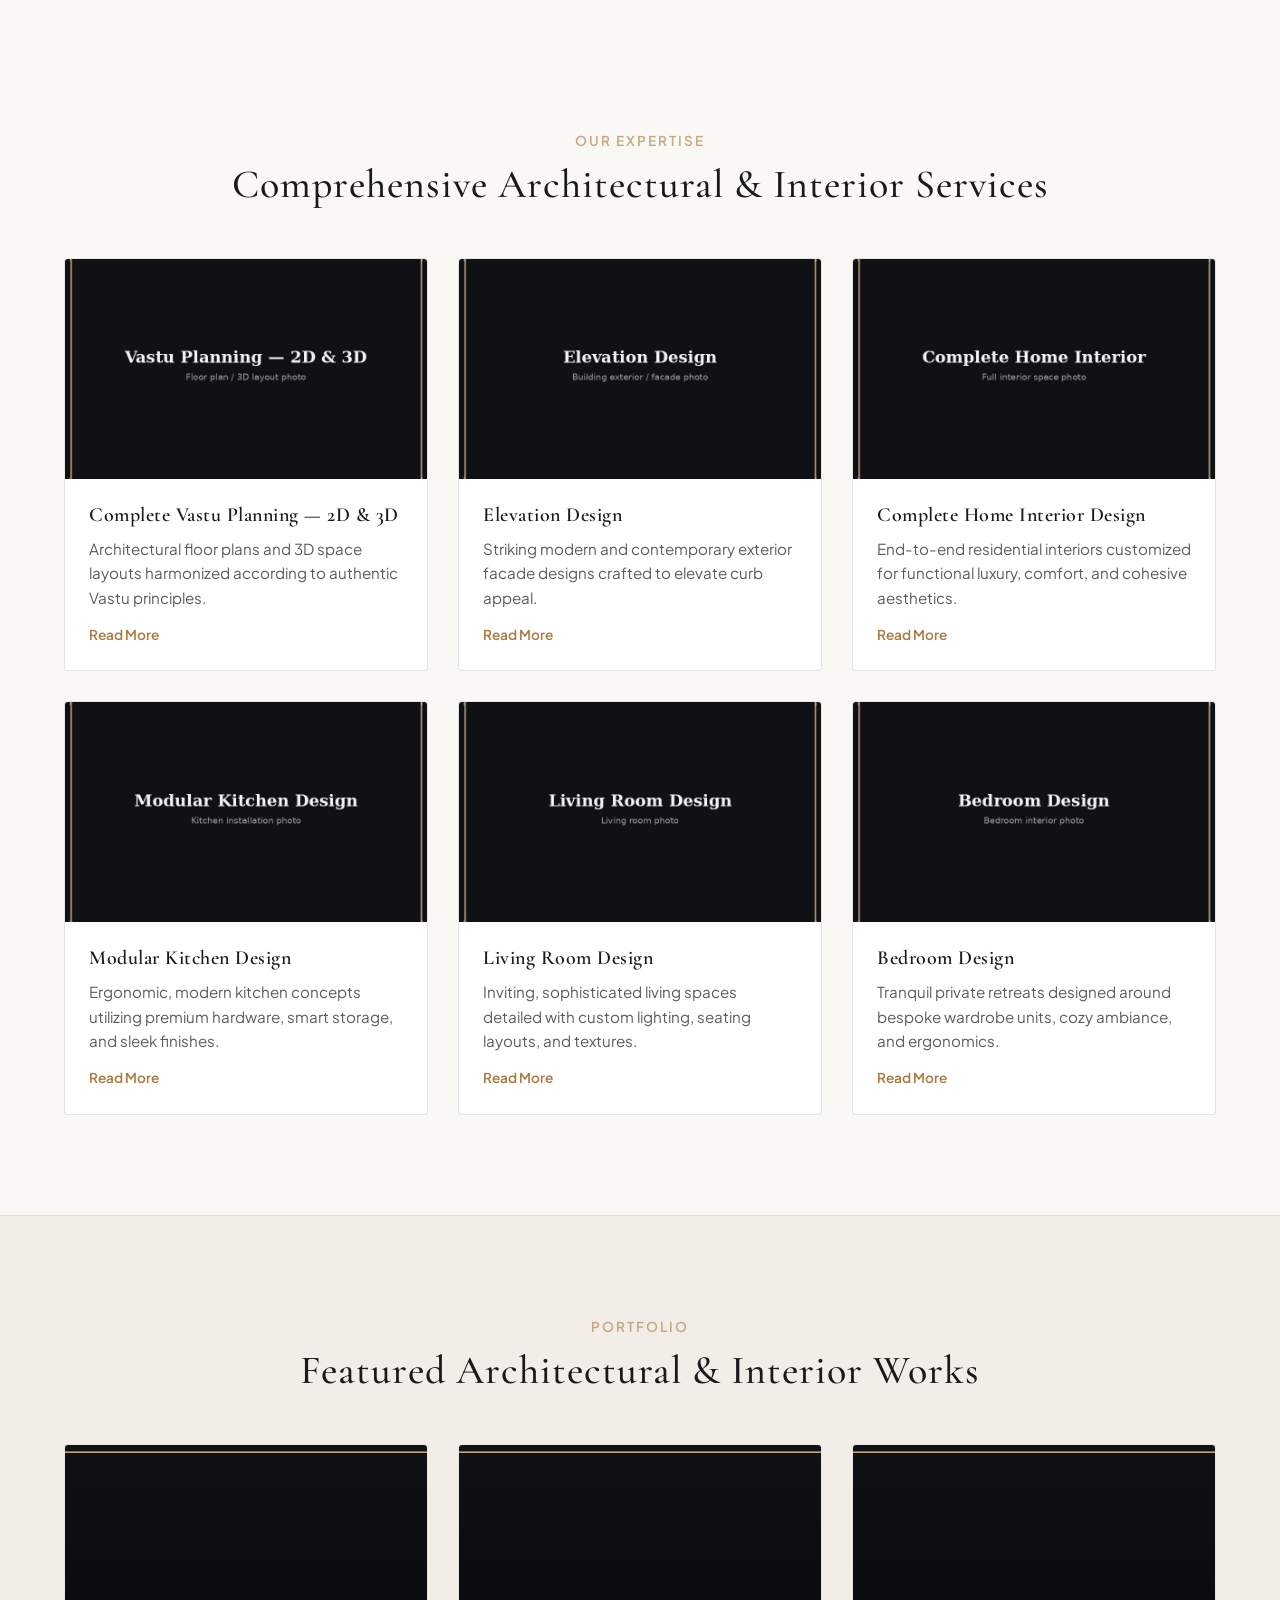
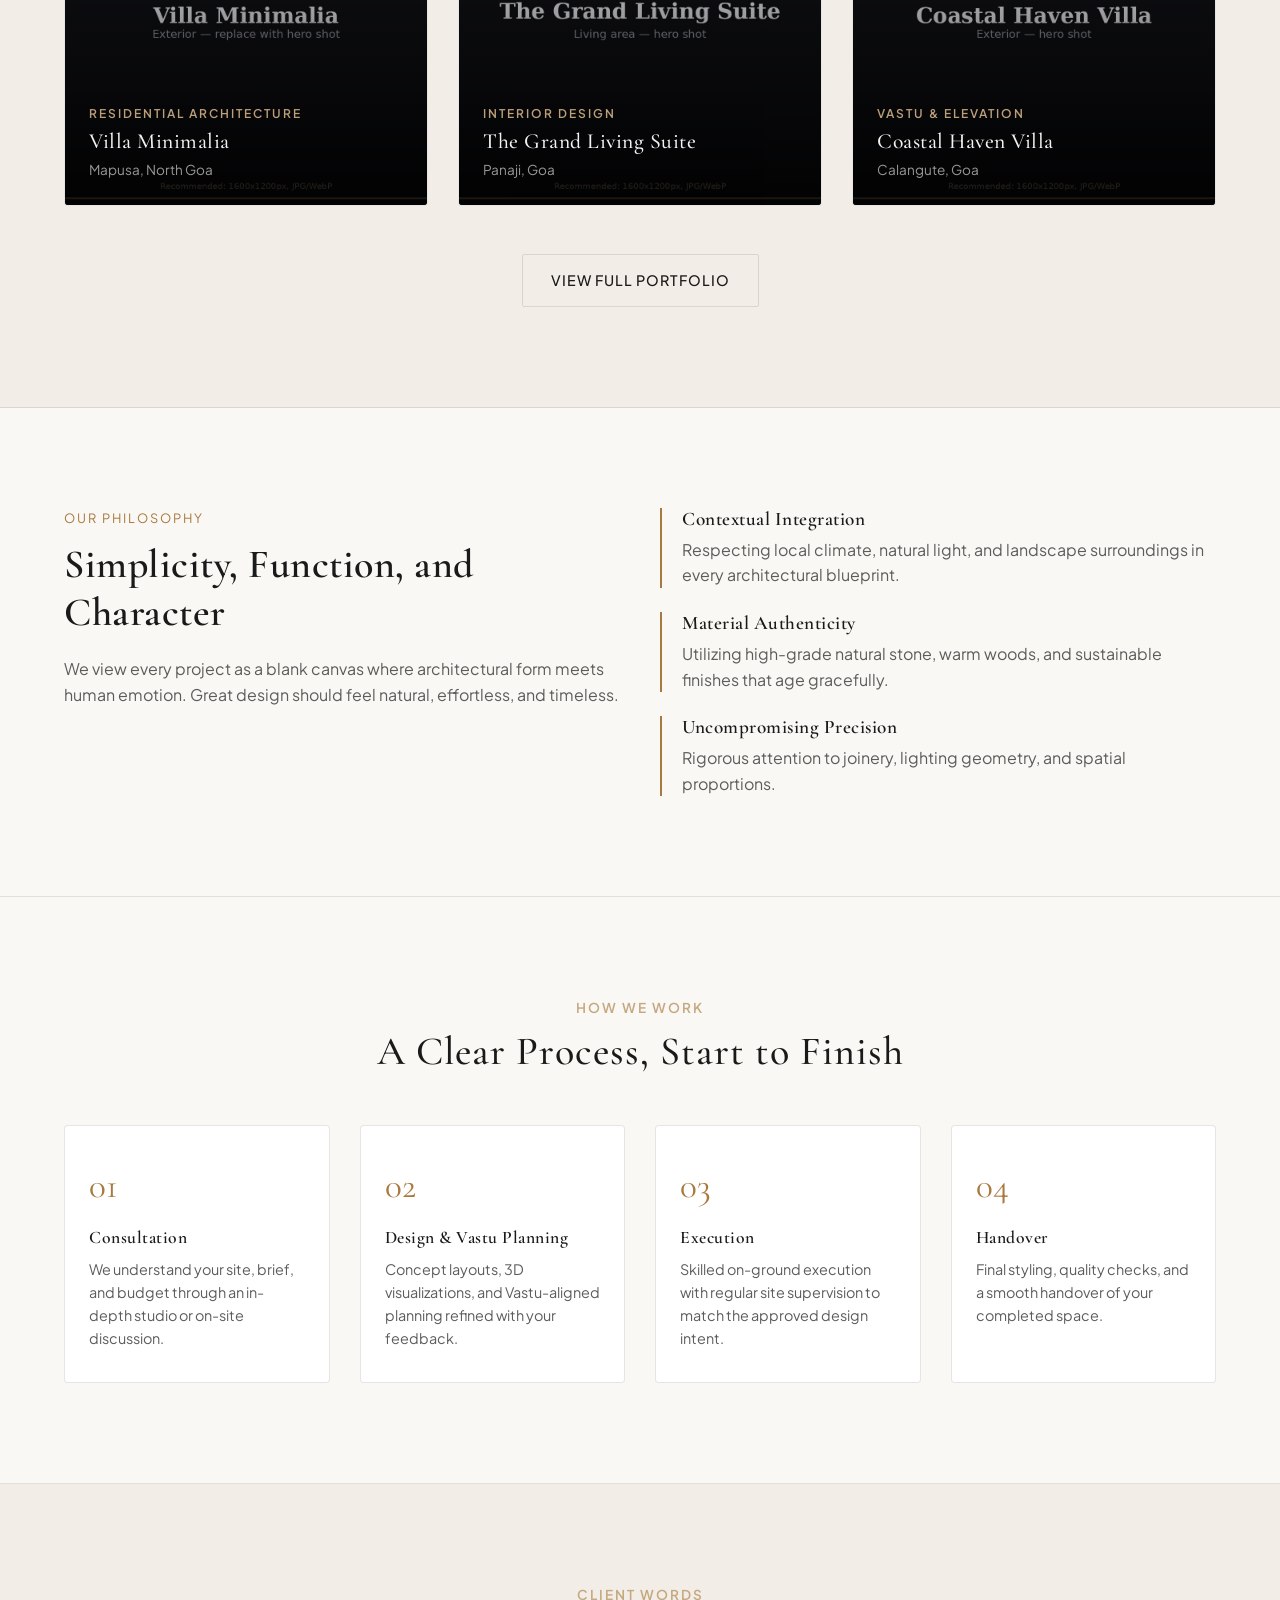
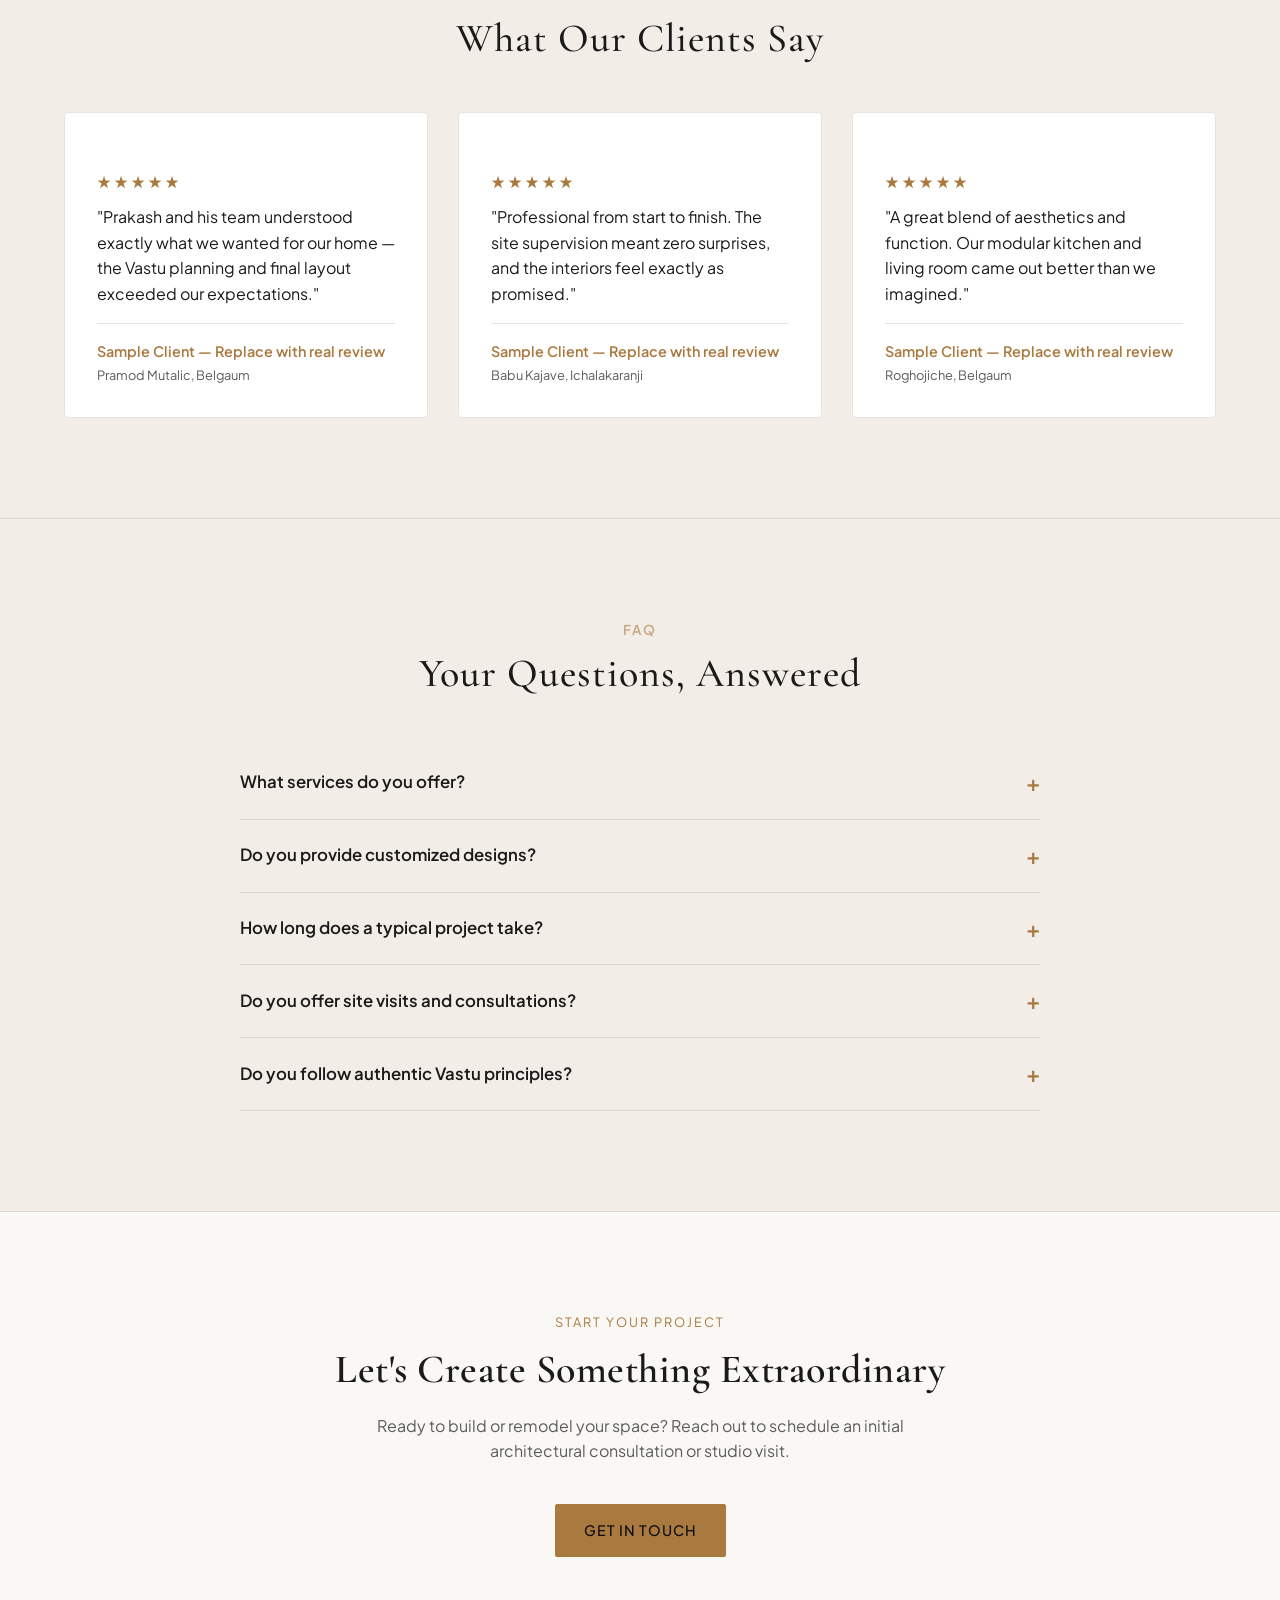
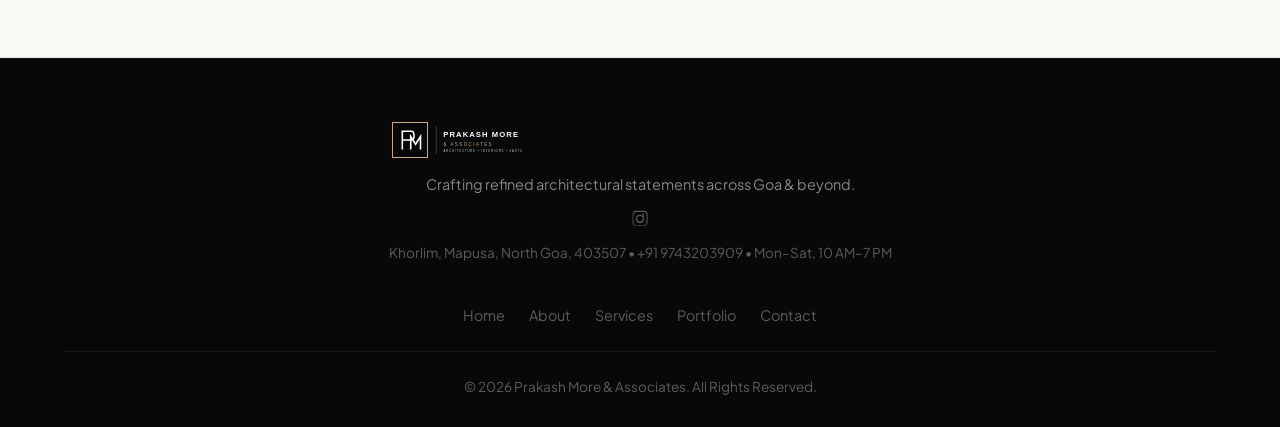
==== commit 727200bf: "Add Read More links on service cards with portfolio deep-linking" ====
--- a/index.html
+++ b/index.html
@@ -246,11 +246,12 @@
                 class="service-img" width="800" height="600" loading="lazy" />
             </div>
             <div class="service-content">
-              <h3>Complete Vastu Planning — 2D & 3D</h3>
-              <p>
-                Architectural floor plans and 3D space layouts harmonized
-                according to authentic Vastu principles.
-              </p>
+             <h3>Complete Vastu Planning — 2D & 3D</h3>
+<p>
+  Architectural floor plans and 3D space layouts harmonized
+  according to authentic Vastu principles.
+</p>
+<a href="portfolio.html?category=vastu" class="service-read-more">Read More <svg viewBox="0 0 24 24" aria-hidden="true"><path d="M4 12h14m0 0-5-5m5 5-5 5"/></svg></a>
             </div>
           </div>
 
@@ -261,10 +262,11 @@
             </div>
             <div class="service-content">
               <h3>Elevation Design</h3>
-              <p>
-                Striking modern and contemporary exterior facade designs
-                crafted to elevate curb appeal.
-              </p>
+<p>
+  Striking modern and contemporary exterior facade designs crafted
+  to elevate curb appeal.
+</p>
+<a href="portfolio.html?category=vastu" class="service-read-more">Read More <svg viewBox="0 0 24 24" aria-hidden="true"><path d="M4 12h14m0 0-5-5m5 5-5 5"/></svg></a>
             </div>
           </div>
 
@@ -275,10 +277,11 @@
             </div>
             <div class="service-content">
               <h3>Complete Home Interior Design</h3>
-              <p>
-                End-to-end residential interiors customized for functional
-                luxury, comfort, and cohesive aesthetics.
-              </p>
+<p>
+  End-to-end residential interiors customized for functional
+  luxury, comfort, and cohesive aesthetics.
+</p>
+<a href="portfolio.html?category=interior" class="service-read-more">Read More <svg viewBox="0 0 24 24" aria-hidden="true"><path d="M4 12h14m0 0-5-5m5 5-5 5"/></svg></a>
             </div>
           </div>
 
@@ -289,10 +292,11 @@
             </div>
             <div class="service-content">
               <h3>Modular Kitchen Design</h3>
-              <p>
-                Ergonomic, modern kitchen concepts utilizing premium hardware,
-                smart storage, and sleek finishes.
-              </p>
+<p>
+  Ergonomic, modern kitchen concepts utilizing premium hardware,
+  smart storage, and sleek finishes.
+</p>
+<a href="portfolio.html?category=interior" class="service-read-more">Read More <svg viewBox="0 0 24 24" aria-hidden="true"><path d="M4 12h14m0 0-5-5m5 5-5 5"/></svg></a>
             </div>
           </div>
 
@@ -303,10 +307,11 @@
             </div>
             <div class="service-content">
               <h3>Living Room Design</h3>
-              <p>
-                Inviting, sophisticated living spaces detailed with custom
-                lighting, seating layouts, and textures.
-              </p>
+<p>
+  Inviting, sophisticated living spaces detailed with custom
+  lighting, seating layouts, and textures.
+</p>
+<a href="portfolio.html?category=interior" class="service-read-more">Read More <svg viewBox="0 0 24 24" aria-hidden="true"><path d="M4 12h14m0 0-5-5m5 5-5 5"/></svg></a>
             </div>
           </div>
 
@@ -317,10 +322,11 @@
             </div>
             <div class="service-content">
               <h3>Bedroom Design</h3>
-              <p>
-                Tranquil private retreats designed around bespoke wardrobe
-                units, cozy ambiance, and ergonomics.
-              </p>
+<p>
+  Tranquil private retreats designed around bespoke wardrobe
+  units, cozy ambiance, and ergonomics.
+</p>
+<a href="portfolio.html?category=interior" class="service-read-more">Read More <svg viewBox="0 0 24 24" aria-hidden="true"><path d="M4 12h14m0 0-5-5m5 5-5 5"/></svg></a>
             </div>
           </div>
         </div>
--- a/style.css
+++ b/style.css
@@ -1735,4 +1735,31 @@
   2% { transform: rotate(-18deg); }
   4% { transform: rotate(14deg); }
   6% { transform: rotate(-8deg); }
+}
+
+
+/* ==========================================
+   SERVICE CARD "READ MORE" LINK
+   ========================================== */
+.service-read-more {
+  display: inline-flex;
+  align-items: center;
+  gap: 6px;
+  margin-top: 14px;
+  font-size: 0.85rem;
+  font-weight: 600;
+  color: var(--accent-gold);
+  transition: var(--transition);
+}
+
+.service-read-more:hover {
+  gap: 10px;
+  color: var(--accent-gold-hover);
+}
+
+.service-read-more svg {
+  width: 14px;
+  height: 14px;
+  fill: currentColor;
+  transition: transform 0.2s ease;
 }
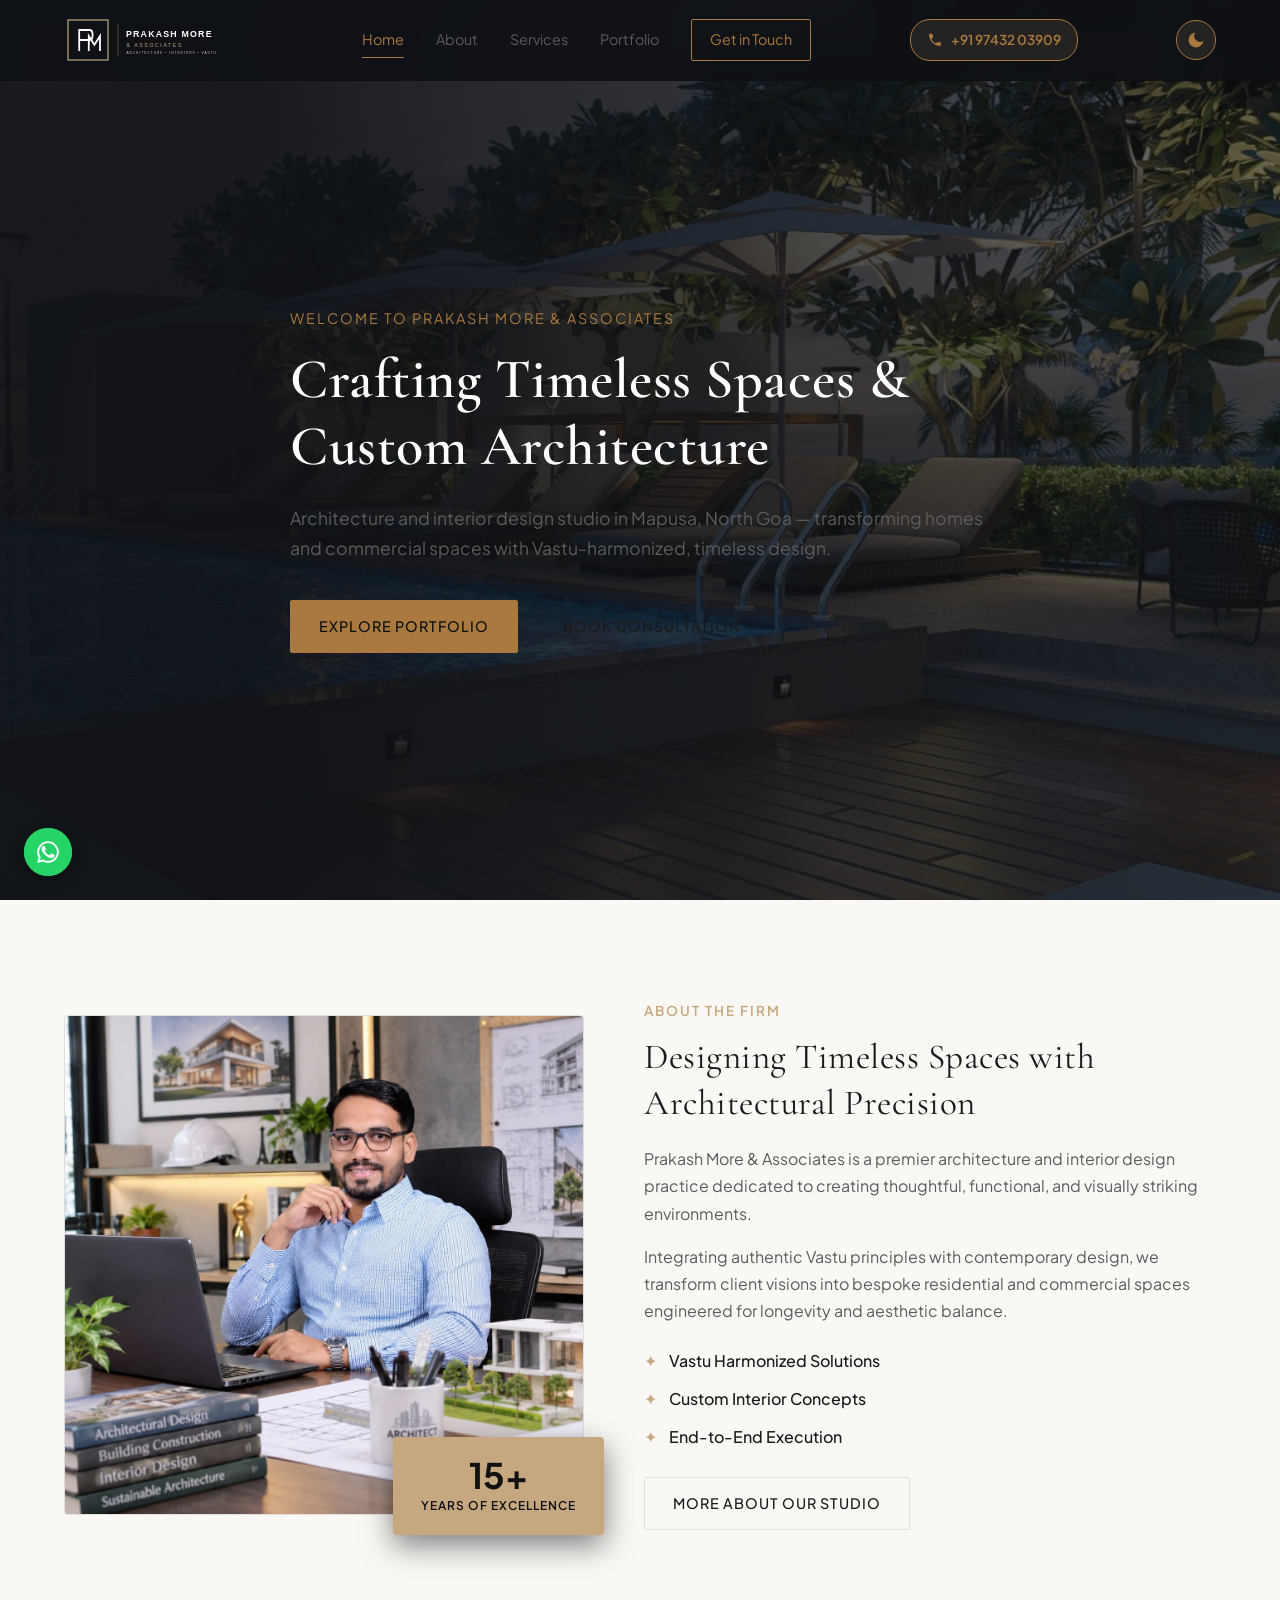
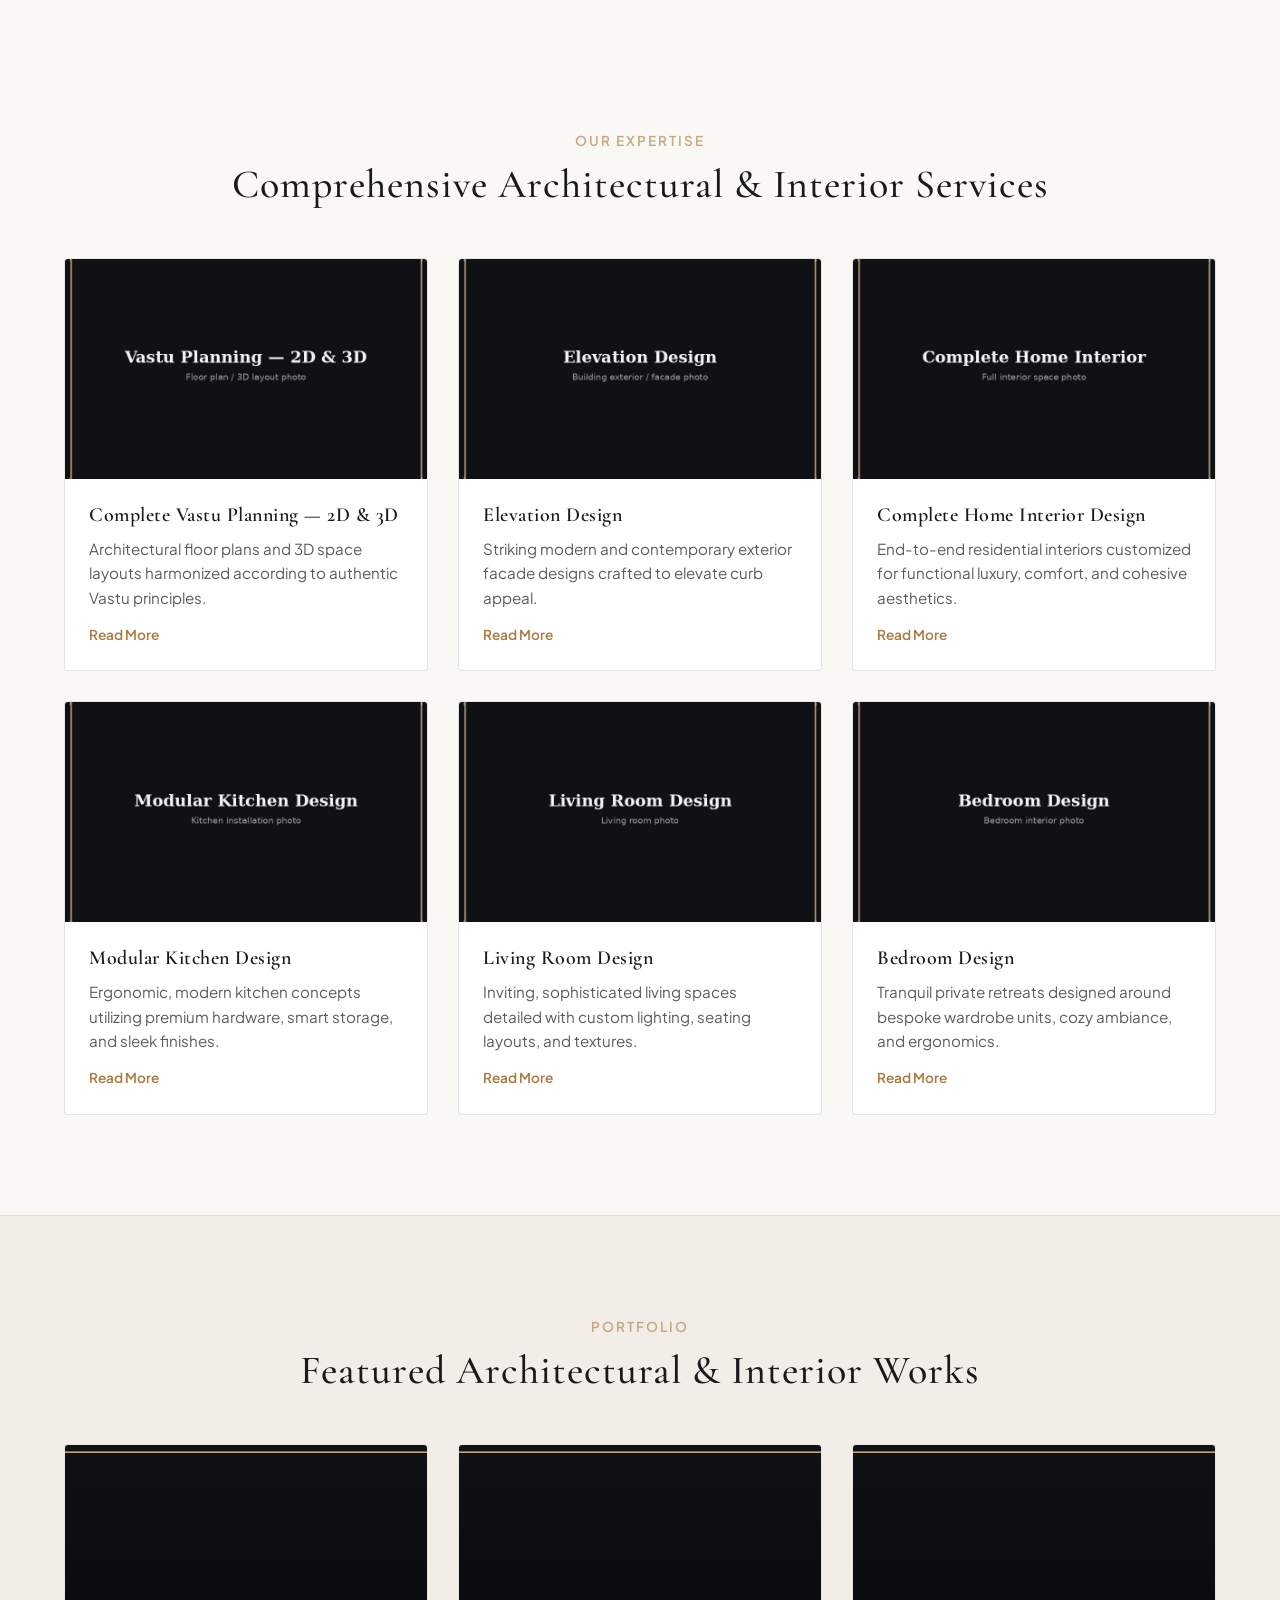
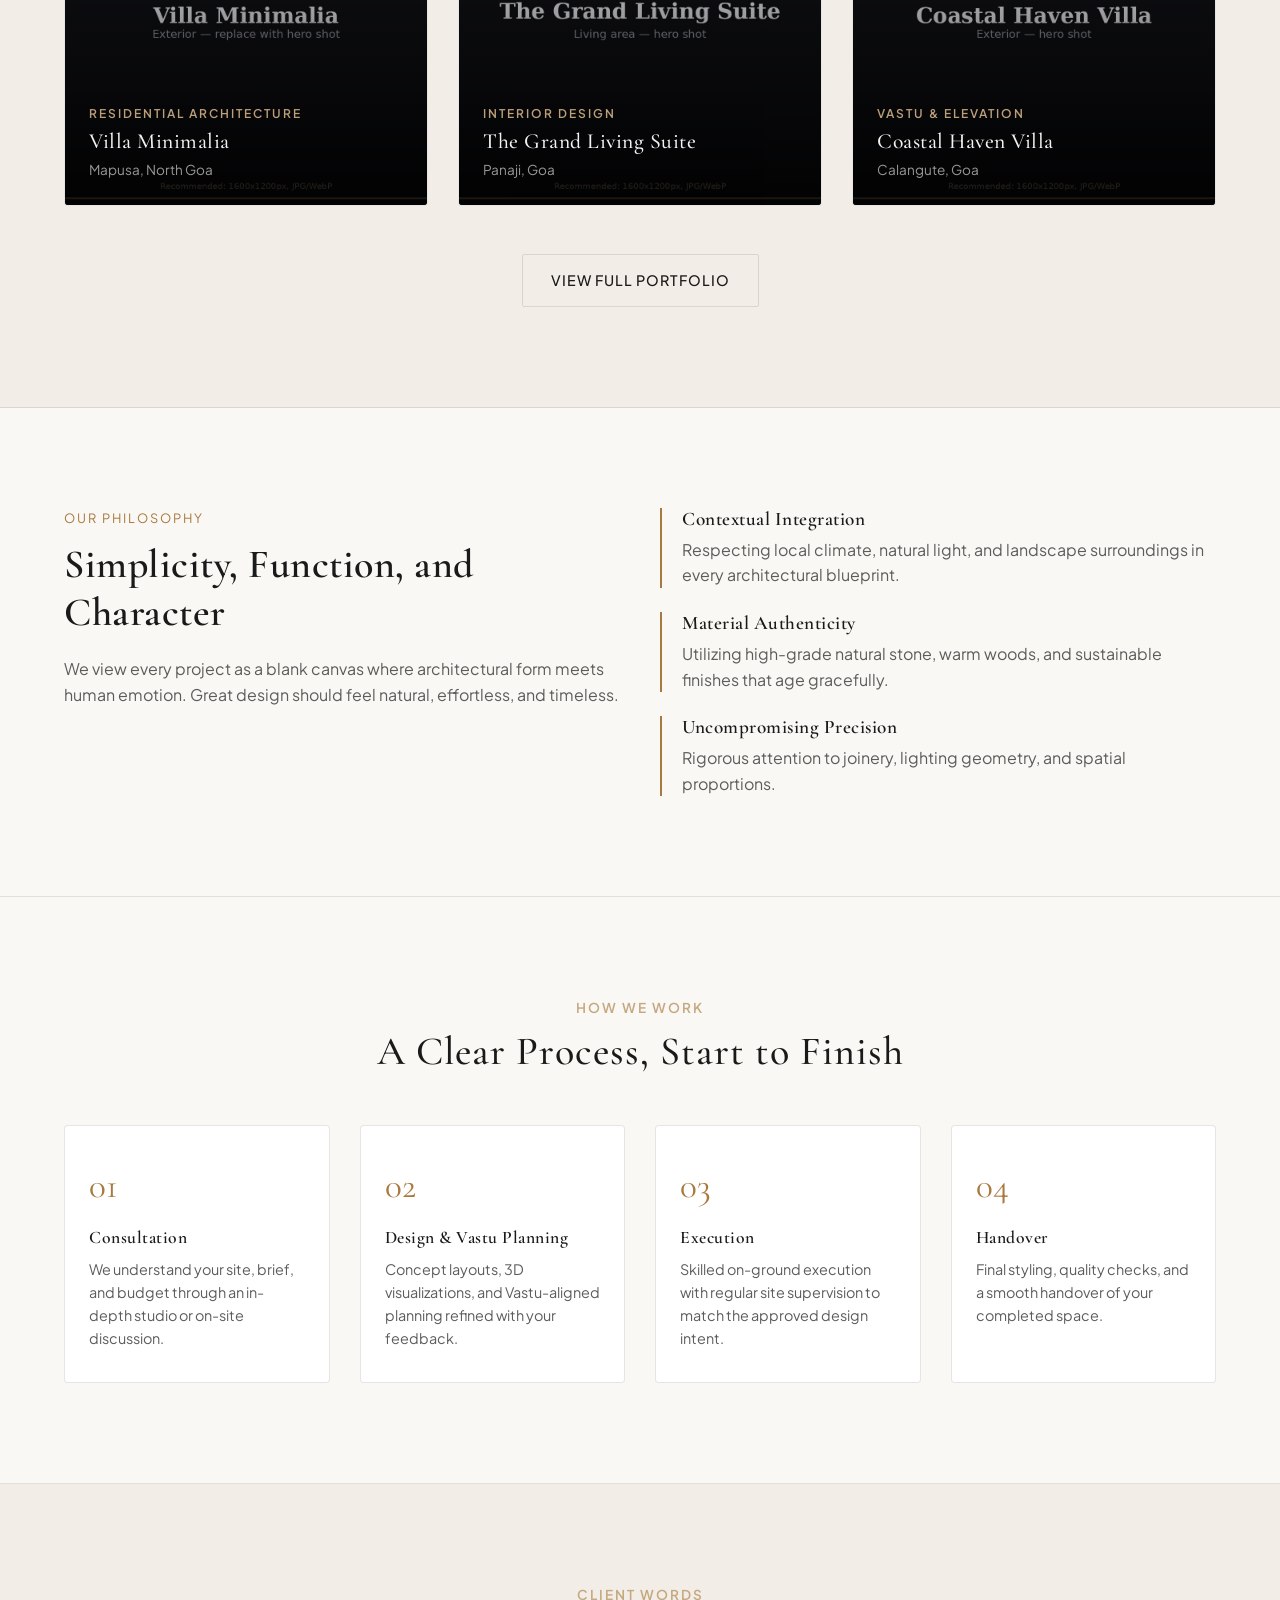
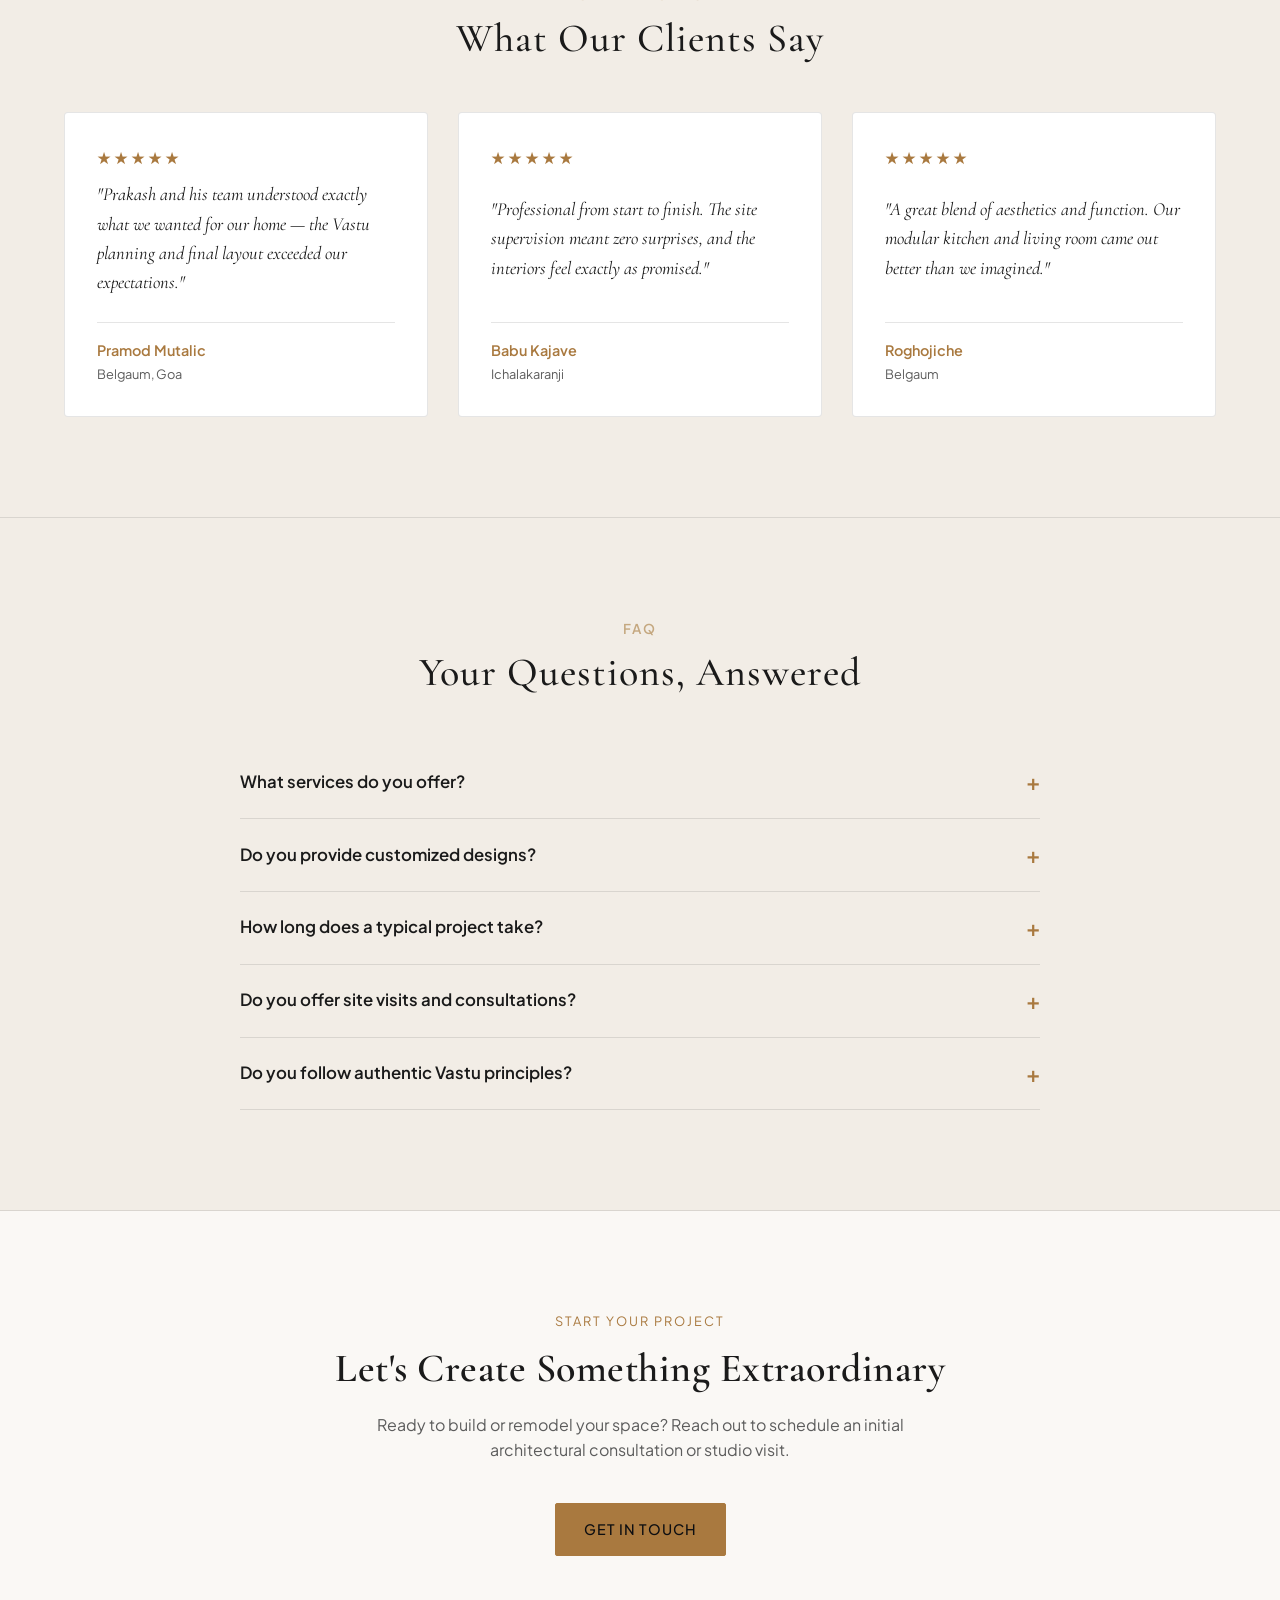
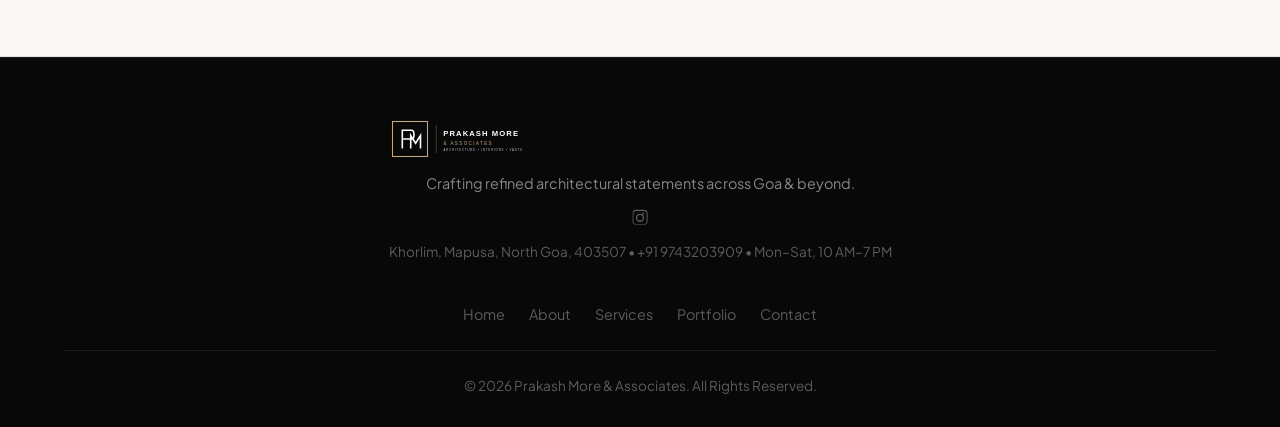
==== commit 36c27f65: "Fix testimonial markup and portfolio link, clean up unused files" ====
--- a/index.html
+++ b/index.html
@@ -266,7 +266,7 @@
   Striking modern and contemporary exterior facade designs crafted
   to elevate curb appeal.
 </p>
-<a href="portfolio.html?category=vastu" class="service-read-more">Read More <svg viewBox="0 0 24 24" aria-hidden="true"><path d="M4 12h14m0 0-5-5m5 5-5 5"/></svg></a>
+<a href="portfolio.html?category=residential" class="service-read-more">Read More <svg viewBox="0 0 24 24" aria-hidden="true"><path d="M4 12h14m0 0-5-5m5 5-5 5"/></svg></a>
             </div>
           </div>
 
@@ -480,37 +480,37 @@
         </div>
         <div class="testimonials-grid">
           <div class="testimonial-card">
+            <div class="testimonial-stars" aria-label="5 out of 5 stars">★★★★★</div>
             <p class="testimonial-quote">
-            <div class="testimonial-stars" aria-label="5 out of 5 stars">★★★★★</div>
             "Prakash and his team understood exactly what we wanted for our
             home — the Vastu planning and final layout exceeded our
             expectations."
             </p>
             <div class="testimonial-author">
-              <span class="testimonial-name">Sample Client — Replace with real review</span>
-              <span class="testimonial-role">Pramod Mutalic, Belgaum</span>
+              <span class="testimonial-name">Pramod Mutalic</span>
+              <span class="testimonial-role">Belgaum, Goa</span>
             </div>
           </div>
           <div class="testimonial-card">
+            <div class="testimonial-stars" aria-label="5 out of 5 stars">★★★★★</div>
             <p class="testimonial-quote">
-            <div class="testimonial-stars" aria-label="5 out of 5 stars">★★★★★</div>
             "Professional from start to finish. The site supervision meant
             zero surprises, and the interiors feel exactly as promised."
             </p>
             <div class="testimonial-author">
-              <span class="testimonial-name">Sample Client — Replace with real review</span>
-              <span class="testimonial-role">Babu Kajave, Ichalakaranji</span>
+              <span class="testimonial-name">Babu Kajave</span>
+              <span class="testimonial-role">Ichalakaranji</span>
             </div>
           </div>
           <div class="testimonial-card">
+            <div class="testimonial-stars" aria-label="5 out of 5 stars">★★★★★</div>
             <p class="testimonial-quote">
-            <div class="testimonial-stars" aria-label="5 out of 5 stars">★★★★★</div>
             "A great blend of aesthetics and function. Our modular kitchen
             and living room came out better than we imagined."
             </p>
             <div class="testimonial-author">
-              <span class="testimonial-name">Sample Client — Replace with real review</span>
-              <span class="testimonial-role">Roghojiche, Belgaum</span>
+              <span class="testimonial-name">Roghojiche</span>
+              <span class="testimonial-role">Belgaum</span>
             </div>
           </div>
         </div>
--- a/style.css
+++ b/style.css
@@ -1762,4 +1762,31 @@
   height: 14px;
   fill: currentColor;
   transition: transform 0.2s ease;
+}
+
+/* ==========================================
+   SCROLL REVEAL ANIMATIONS
+   ========================================== */
+.reveal {
+  opacity: 0;
+  transform: translateY(30px);
+  transition: opacity 0.7s ease, transform 0.7s ease;
+}
+
+.reveal.in-view {
+  opacity: 1;
+  transform: translateY(0);
+}
+
+.reveal-delay-1 { transition-delay: 0.1s; }
+.reveal-delay-2 { transition-delay: 0.2s; }
+.reveal-delay-3 { transition-delay: 0.3s; }
+.reveal-delay-4 { transition-delay: 0.4s; }
+
+@media (prefers-reduced-motion: reduce) {
+  .reveal {
+    opacity: 1;
+    transform: none;
+    transition: none;
+  }
 }
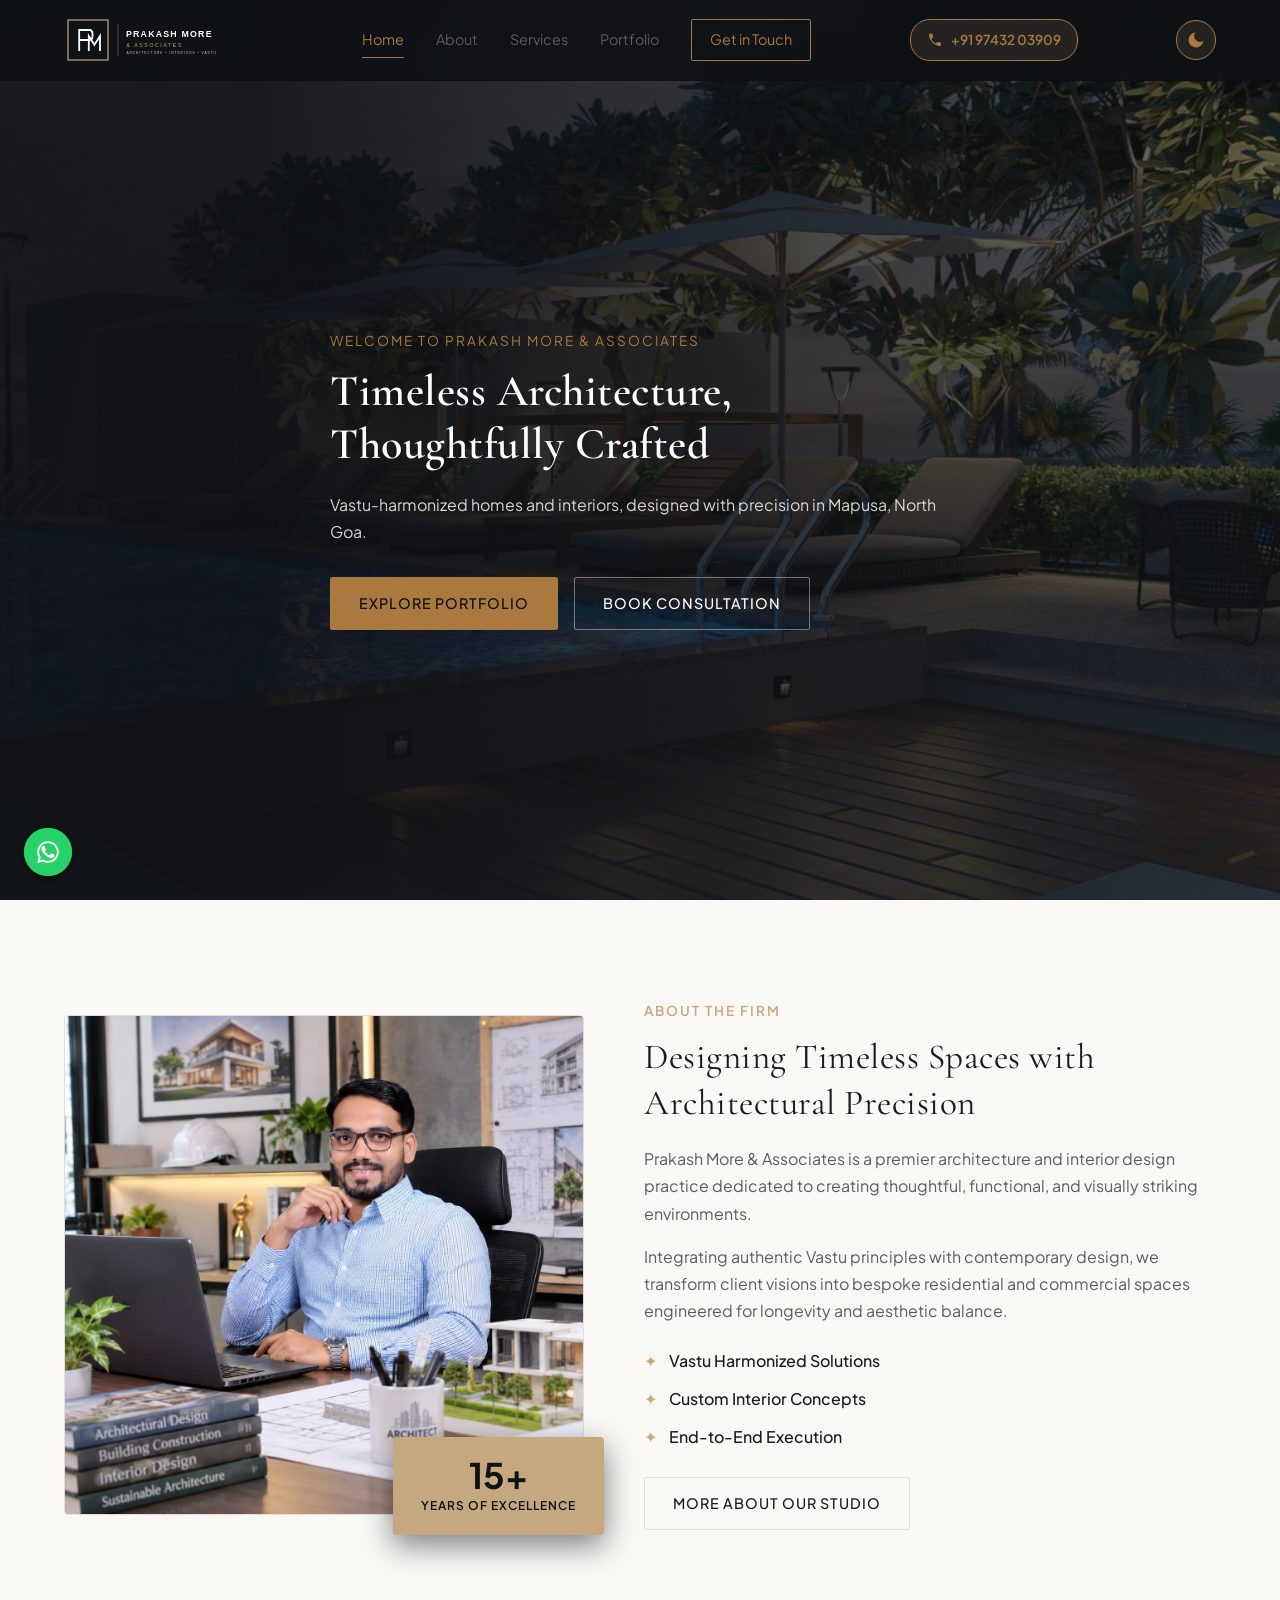
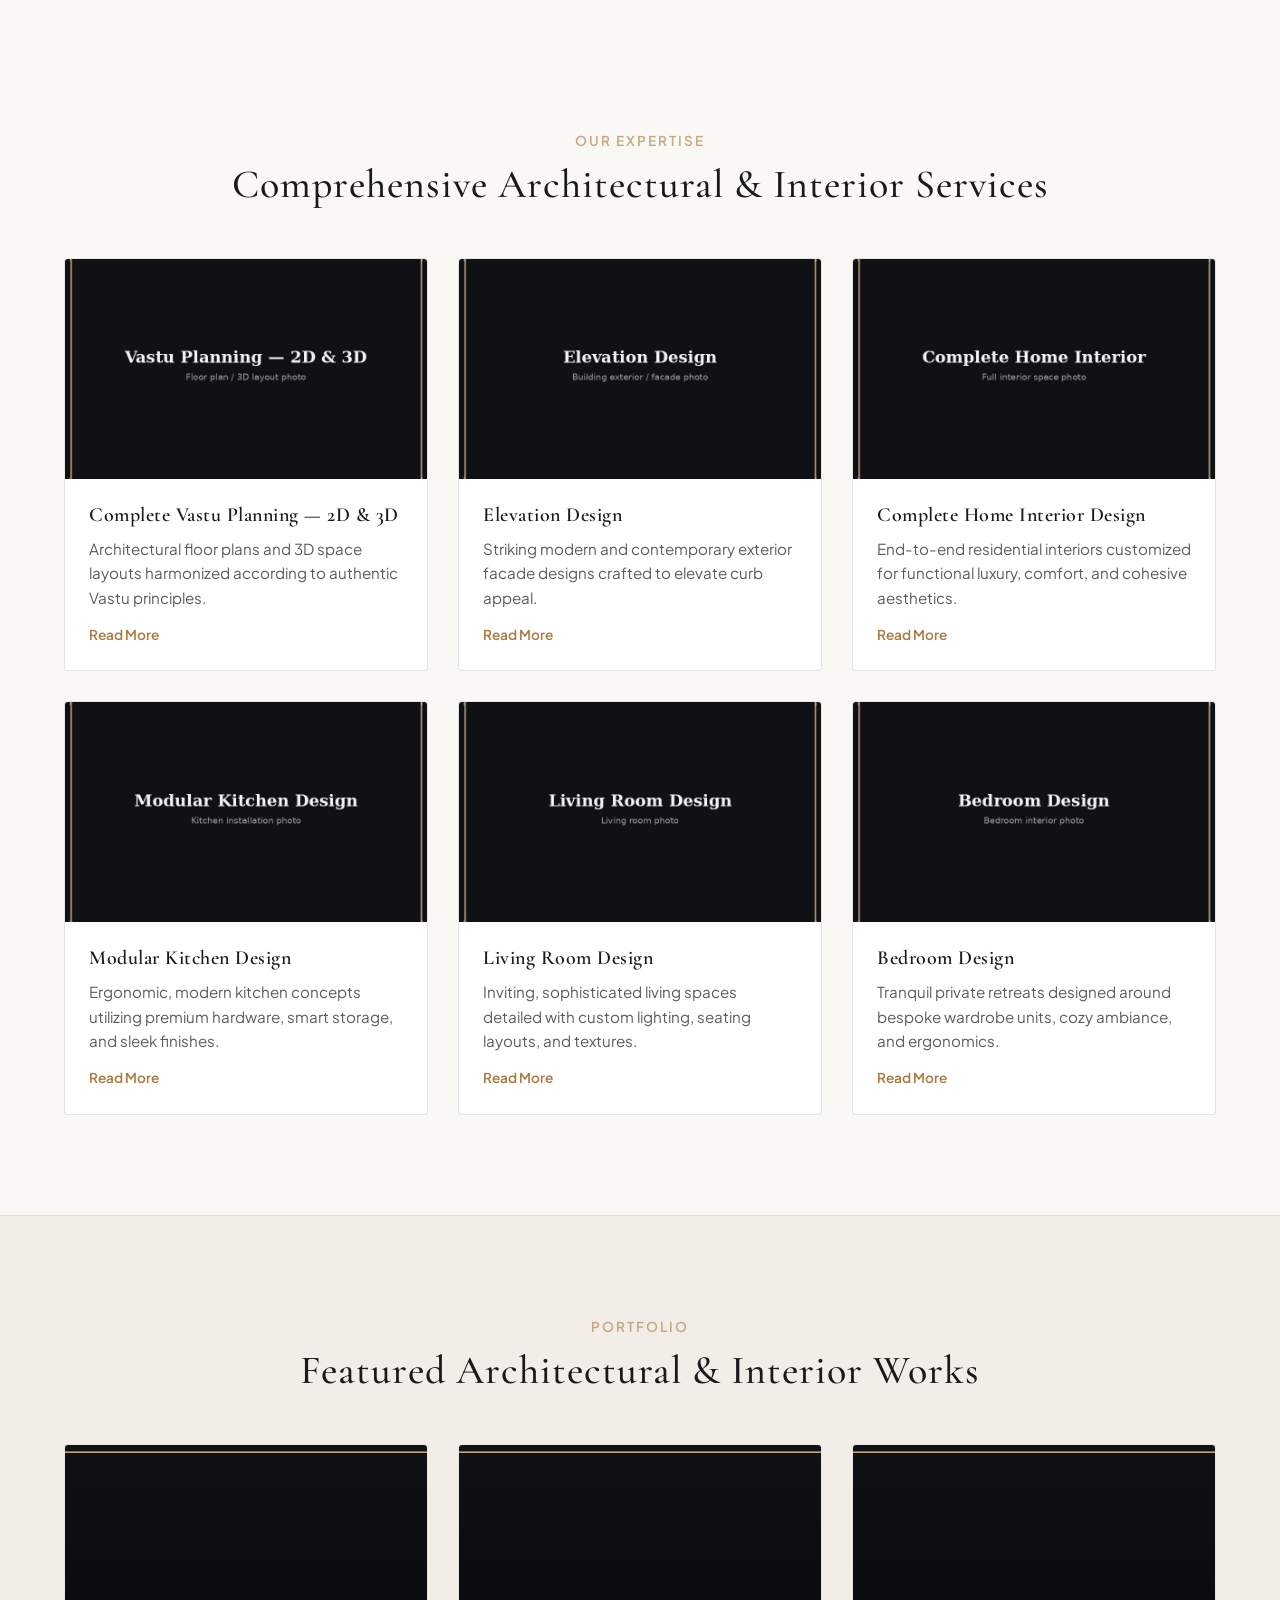
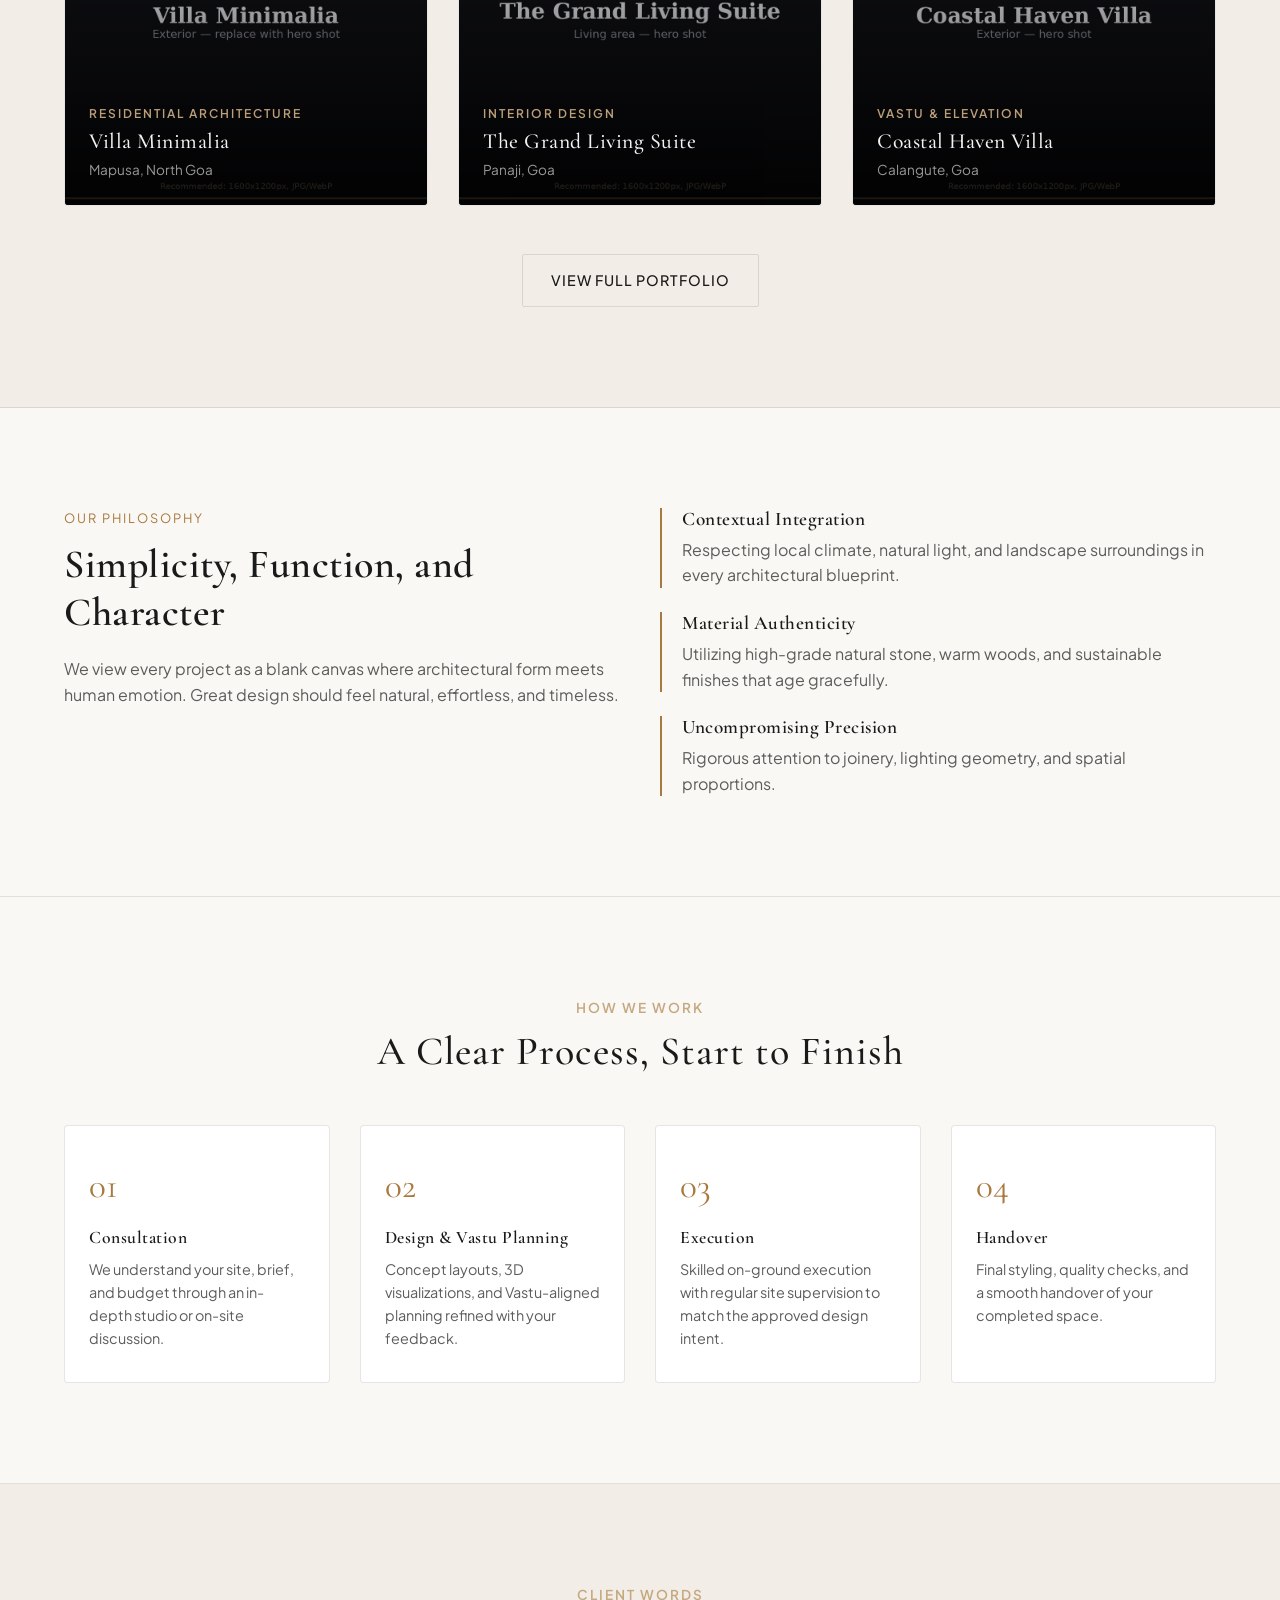
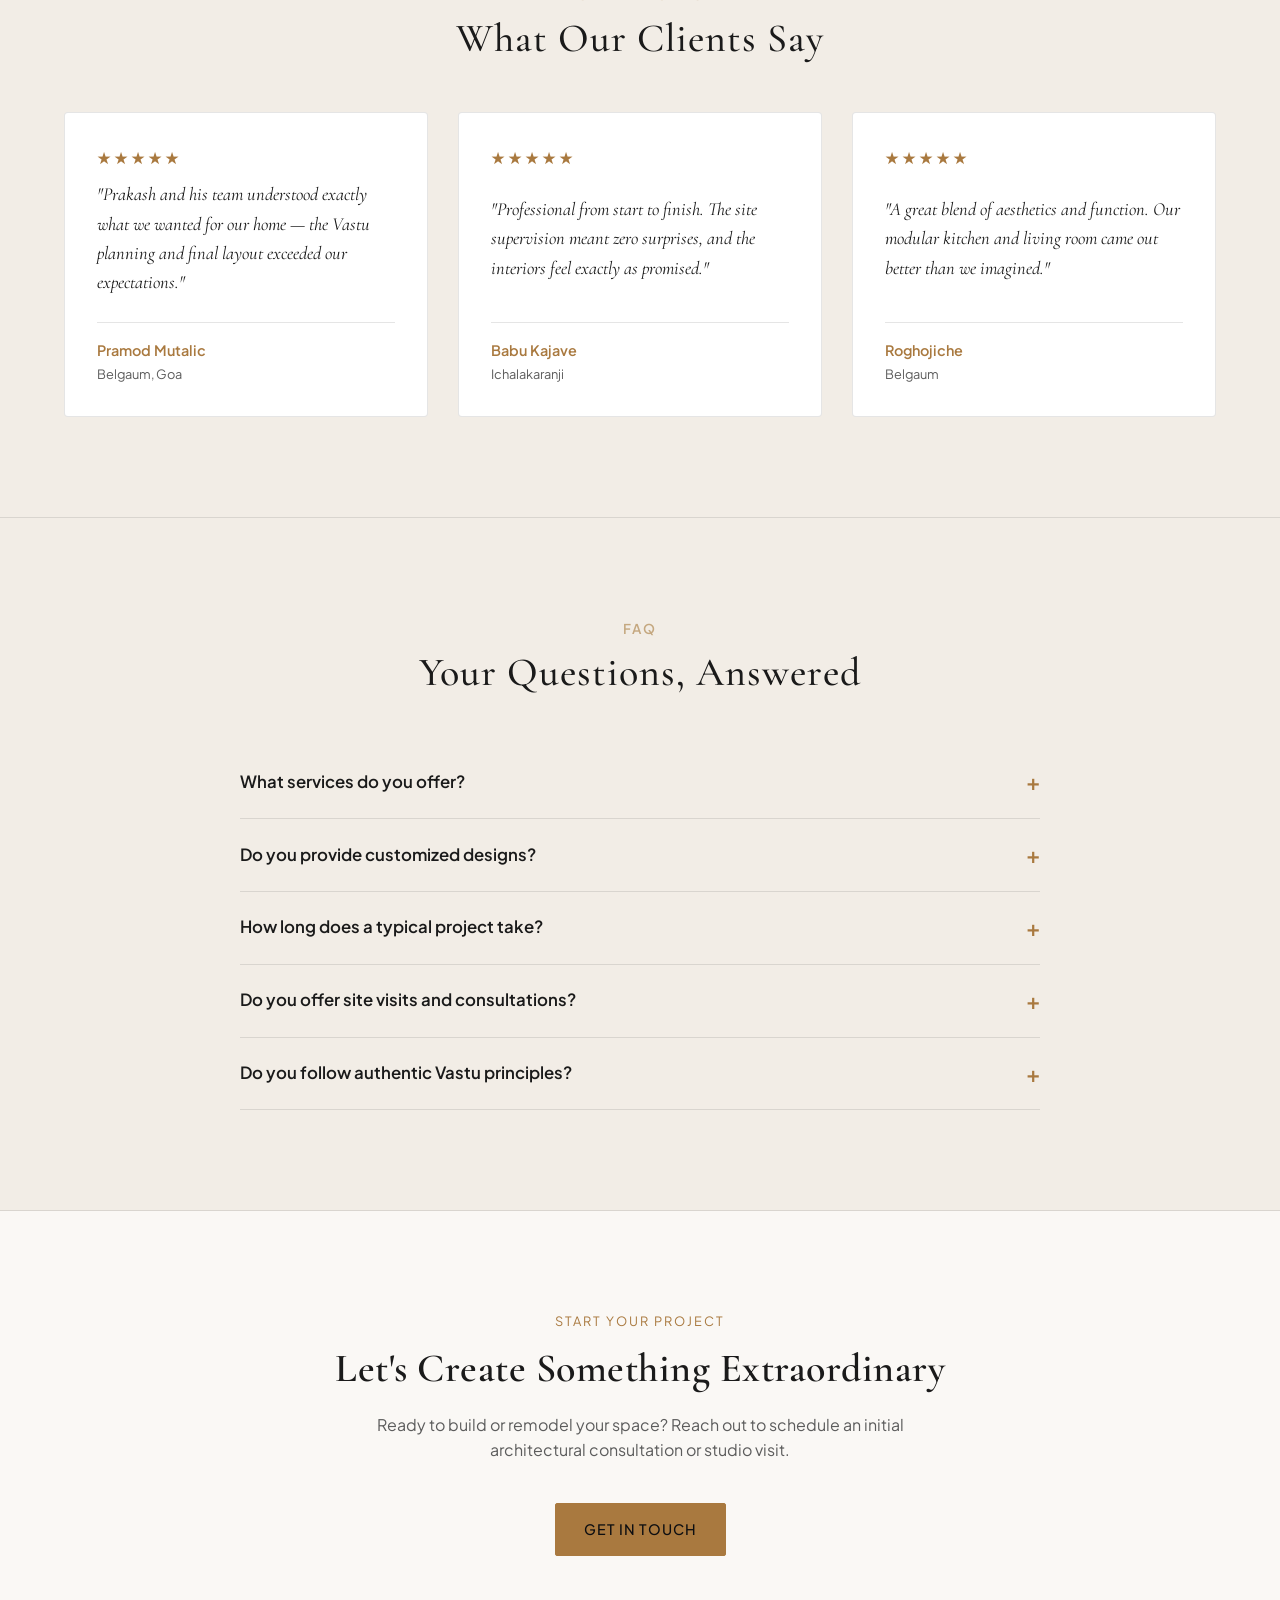
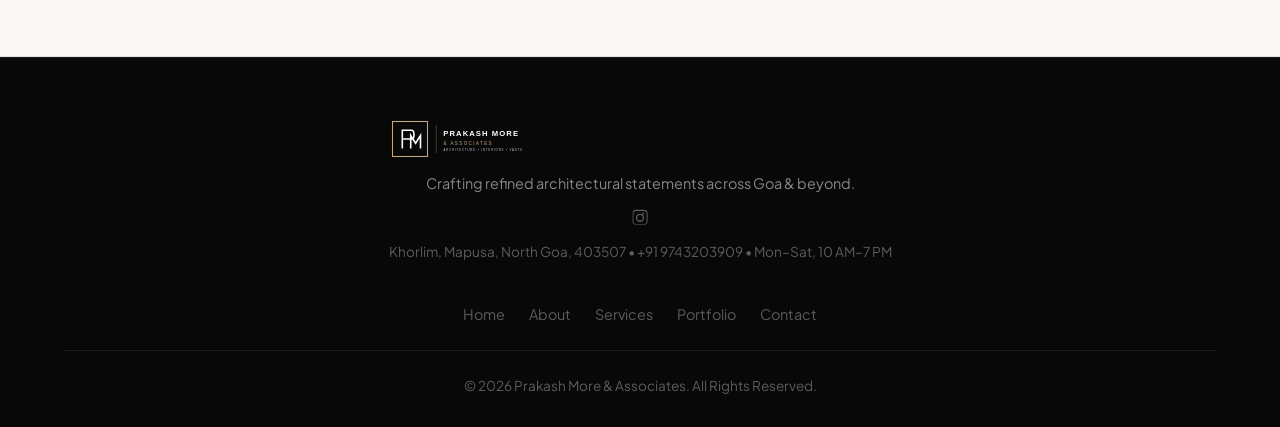
==== commit 770bfa4e: "Fix Book Consultation button invisible in light mode" ====
--- a/index.html
+++ b/index.html
@@ -1,64 +1,82 @@
 <!doctype html>
 <html lang="en">
-
-<head>
-  <meta charset="UTF-8" />
-  <script>
-    (function () {
-      var t = localStorage.getItem("pma-theme");
-      if (
-        t === "light" ||
-        (!t && window.matchMedia("(prefers-color-scheme: light)").matches)
-      ) {
-        document.documentElement.setAttribute("data-theme", "light");
-      }
-    })();
-  </script>
-  <meta name="viewport" content="width=device-width, initial-scale=1.0" />
-  <title>
-    Prakash More & Associates | Architecture & Interior Design Studio, North
-    Goa
-  </title>
-  <meta name="description"
-    content="Prakash More & Associates is a premier architecture and interior design studio in Mapusa, North Goa, crafting Vastu-harmonized homes, villas, and commercial interiors for 15+ years." />
-  <link rel="canonical" href="https://www.prakashmoreassociates.com/" />
-  <meta name="robots" content="index, follow" />
-  <meta name="theme-color" content="#0f1115" />
-
-  <!-- Open Graph / Social Sharing -->
-  <meta property="og:type" content="website" />
-  <meta property="og:site_name" content="Prakash More & Associates" />
-  <meta property="og:title" content="Prakash More & Associates | Architecture & Interior Design Studio, North Goa" />
-  <meta property="og:description"
-    content="Vastu-harmonized architecture and interior design for homes, villas, and commercial spaces across Goa. 15+ years of design excellence." />
-  <meta property="og:url" content="https://www.prakashmoreassociates.com/" />
-  <meta property="og:image" content="https://www.prakashmoreassociates.com/images/og/social-share.jpg" />
-  <meta property="og:image:width" content="1200" />
-  <meta property="og:image:height" content="630" />
-  <meta property="og:locale" content="en_IN" />
-  <meta name="twitter:card" content="summary_large_image" />
-  <meta name="twitter:title" content="Prakash More & Associates | Architecture & Interior Design Studio" />
-  <meta name="twitter:description"
-    content="Vastu-harmonized architecture and interior design for homes, villas, and commercial spaces across Goa." />
-  <meta name="twitter:image" content="https://www.prakashmoreassociates.com/images/og/social-share.jpg" />
-
-  <!-- Favicons -->
-  <link rel="icon" href="images/branding/favicon.ico" sizes="any" />
-  <link rel="icon" type="image/svg+xml" href="images/branding/favicon.svg" />
-  <link rel="apple-touch-icon" href="images/branding/apple-touch-icon.png" />
-  <link rel="manifest" href="site.webmanifest" />
-
-  <!-- Google Fonts -->
-  <link rel="preconnect" href="https://fonts.googleapis.com" />
-  <link rel="preconnect" href="https://fonts.gstatic.com" crossorigin />
-  <link
-    href="https://fonts.googleapis.com/css2?family=Cormorant+Garamond:wght@400;500;600;700&family=Plus+Jakarta+Sans:wght@300;400;500;600&display=swap"
-    rel="stylesheet" />
-  <!-- Stylesheets -->
-  <link rel="stylesheet" href="style.css" />
-
-  <!-- Structured Data: ProfessionalService -->
-  <script type="application/ld+json">
+  <head>
+    <meta charset="UTF-8" />
+    <script>
+      (function () {
+        var t = localStorage.getItem("pma-theme");
+        if (
+          t === "light" ||
+          (!t && window.matchMedia("(prefers-color-scheme: light)").matches)
+        ) {
+          document.documentElement.setAttribute("data-theme", "light");
+        }
+      })();
+    </script>
+    <meta name="viewport" content="width=device-width, initial-scale=1.0" />
+    <title>
+      Prakash More & Associates | Architecture & Interior Design Studio, North
+      Goa
+    </title>
+    <meta
+      name="description"
+      content="Prakash More & Associates is a premier architecture and interior design studio in Mapusa, North Goa, crafting Vastu-harmonized homes, villas, and commercial interiors for 15+ years."
+    />
+    <link rel="canonical" href="https://www.prakashmoreassociates.com/" />
+    <meta name="robots" content="index, follow" />
+    <meta name="theme-color" content="#0f1115" />
+
+    <!-- Open Graph / Social Sharing -->
+    <meta property="og:type" content="website" />
+    <meta property="og:site_name" content="Prakash More & Associates" />
+    <meta
+      property="og:title"
+      content="Prakash More & Associates | Architecture & Interior Design Studio, North Goa"
+    />
+    <meta
+      property="og:description"
+      content="Vastu-harmonized architecture and interior design for homes, villas, and commercial spaces across Goa. 15+ years of design excellence."
+    />
+    <meta property="og:url" content="https://www.prakashmoreassociates.com/" />
+    <meta
+      property="og:image"
+      content="https://www.prakashmoreassociates.com/images/og/social-share.jpg"
+    />
+    <meta property="og:image:width" content="1200" />
+    <meta property="og:image:height" content="630" />
+    <meta property="og:locale" content="en_IN" />
+    <meta name="twitter:card" content="summary_large_image" />
+    <meta
+      name="twitter:title"
+      content="Prakash More & Associates | Architecture & Interior Design Studio"
+    />
+    <meta
+      name="twitter:description"
+      content="Vastu-harmonized architecture and interior design for homes, villas, and commercial spaces across Goa."
+    />
+    <meta
+      name="twitter:image"
+      content="https://www.prakashmoreassociates.com/images/og/social-share.jpg"
+    />
+
+    <!-- Favicons -->
+    <link rel="icon" href="images/branding/favicon.ico" sizes="any" />
+    <link rel="icon" type="image/svg+xml" href="images/branding/favicon.svg" />
+    <link rel="apple-touch-icon" href="images/branding/apple-touch-icon.png" />
+    <link rel="manifest" href="site.webmanifest" />
+
+    <!-- Google Fonts -->
+    <link rel="preconnect" href="https://fonts.googleapis.com" />
+    <link rel="preconnect" href="https://fonts.gstatic.com" crossorigin />
+    <link
+      href="https://fonts.googleapis.com/css2?family=Cormorant+Garamond:wght@400;500;600;700&family=Plus+Jakarta+Sans:wght@300;400;500;600&display=swap"
+      rel="stylesheet"
+    />
+    <!-- Stylesheets -->
+    <link rel="stylesheet" href="style.css" />
+
+    <!-- Structured Data: ProfessionalService -->
+    <script type="application/ld+json">
       {
         "@context": "https://schema.org",
         "@type": "ProfessionalService",
@@ -107,534 +125,692 @@
         ]
       }
     </script>
-</head>
-
-<body>
-  <div class="scroll-progress" id="scrollProgress"></div>
-  <div class="page-loader" id="pageLoader">
-    <img src="images/branding/favicon.svg" alt="" class="loader-icon" width="56" height="56" />
-    <span class="loader-text">Prakash More & Associates</span>
-  </div>
-  <a href="#main-content" class="skip-link">Skip to main content</a>
-
-  <!-- Header Navigation -->
-  <header class="header">
-    <div class="container nav-container">
-      <a href="index.html" class="brand-logo" aria-label="Prakash More & Associates — Home">
-        <img src="images/branding/logo.svg" alt="Prakash More & Associates" class="logo-img" width="180" height="48" />
-      </a>
-
-      <nav class="nav-links" aria-label="Primary navigation">
-        <a href="index.html" class="nav-link active">Home</a>
-        <a href="about.html" class="nav-link">About</a>
-        <a href="index.html#services" class="nav-link">Services</a>
-        <a href="portfolio.html" class="nav-link">Portfolio</a>
-        <a href="contact.html" class="nav-link nav-btn">Get in Touch</a>
-      </nav>
-      <a href="tel:+919743203909" class="header-call-btn" aria-label="Call Prakash More & Associates">
-        <svg viewBox="0 0 24 24" aria-hidden="true">
-          <path
-            d="M6.6 10.8c1.4 2.8 3.8 5.1 6.6 6.6l2.2-2.2c.3-.3.7-.4 1-.2 1.1.4 2.3.6 3.5.6.6 0 1 .4 1 1V20c0 .6-.4 1-1 1C10.9 21 3 13.1 3 3.5c0-.6.4-1 1-1h3.5c.6 0 1 .4 1 1 0 1.2.2 2.4.6 3.5.1.3 0 .7-.2 1L6.6 10.8z" />
-        </svg>
-        <span class="header-call-text">+91 97432 03909</span>
-      </a>
-      <button class="theme-toggle" id="themeToggle" aria-label="Toggle light / dark mode">
-        <svg class="icon-sun" viewBox="0 0 24 24" aria-hidden="true">
-          <path
-            d="M12 17a5 5 0 1 0 0-10 5 5 0 0 0 0 10zm0-15a1 1 0 0 1 1 1v1a1 1 0 1 1-2 0V3a1 1 0 0 1 1-1zm0 18a1 1 0 0 1 1 1v1a1 1 0 1 1-2 0v-1a1 1 0 0 1 1-1zM4.22 4.22a1 1 0 0 1 1.42 0l.7.7a1 1 0 1 1-1.42 1.42l-.7-.7a1 1 0 0 1 0-1.42zm13.44 13.44a1 1 0 0 1 1.42 0l.7.7a1 1 0 0 1-1.42 1.42l-.7-.7a1 1 0 0 1 0-1.42zM1 12a1 1 0 0 1 1-1h1a1 1 0 1 1 0 2H2a1 1 0 0 1-1-1zm18 0a1 1 0 0 1 1-1h1a1 1 0 1 1 0 2h-1a1 1 0 0 1-1-1zM4.22 19.78a1 1 0 0 1 0-1.42l.7-.7a1 1 0 1 1 1.42 1.42l-.7.7a1 1 0 0 1-1.42 0zM17.66 6.34a1 1 0 0 1 0-1.42l.7-.7a1 1 0 1 1 1.42 1.42l-.7.7a1 1 0 0 1-1.42 0z" />
-        </svg>
-        <svg class="icon-moon" viewBox="0 0 24 24" aria-hidden="true">
-          <path d="M21 12.79A9 9 0 1 1 11.21 3a7 7 0 0 0 9.79 9.79z" />
-        </svg>
-      </button>
-      <button class="mobile-menu-toggle" id="menuToggle" aria-label="Toggle navigation menu" aria-expanded="false">
-        <span class="bar"></span>
-        <span class="bar"></span>
-        <span class="bar"></span>
-      </button>
+  </head>
+
+  <body>
+    <div class="scroll-progress" id="scrollProgress"></div>
+    <div class="page-loader" id="pageLoader">
+      <img
+        src="images/branding/favicon.svg"
+        alt=""
+        class="loader-icon"
+        width="56"
+        height="56"
+      />
+      <span class="loader-text">Prakash More & Associates</span>
     </div>
-  </header>
-
-  <main id="main-content">
-    <!-- Hero Section -->
-    <section class="hero">
-      <div class="hero-overlay"></div>
-      <div class="container hero-content">
-        <p class="hero-subtitle">
-          Welcome to Prakash More & Associates
-        </p>
-        <h1 class="hero-title">
-          Crafting Timeless Spaces & Custom Architecture
-        </h1>
-        <p class="hero-description">
-          Architecture and interior design studio in Mapusa, North Goa —
-          transforming homes and commercial spaces with Vastu-harmonized,
-          timeless design.
-        </p>
-        <div class="hero-cta">
-          <a href="portfolio.html" class="btn btn-primary">Explore Portfolio</a>
-          <a href="contact.html" class="btn btn-secondary">Book Consultation</a>
-        </div>
+    <a href="#main-content" class="skip-link">Skip to main content</a>
+
+    <!-- Header Navigation -->
+    <header class="header">
+      <div class="container nav-container">
+        <a
+          href="index.html"
+          class="brand-logo"
+          aria-label="Prakash More & Associates — Home"
+        >
+          <img
+            src="images/branding/logo.svg"
+            alt="Prakash More & Associates"
+            class="logo-img"
+            width="180"
+            height="48"
+          />
+        </a>
+
+        <nav class="nav-links" aria-label="Primary navigation">
+          <a href="index.html" class="nav-link active">Home</a>
+          <a href="about.html" class="nav-link">About</a>
+          <a href="index.html#services" class="nav-link">Services</a>
+          <a href="portfolio.html" class="nav-link">Portfolio</a>
+          <a href="contact.html" class="nav-link nav-btn">Get in Touch</a>
+        </nav>
+        <a
+          href="tel:+919743203909"
+          class="header-call-btn"
+          aria-label="Call Prakash More & Associates"
+        >
+          <svg viewBox="0 0 24 24" aria-hidden="true">
+            <path
+              d="M6.6 10.8c1.4 2.8 3.8 5.1 6.6 6.6l2.2-2.2c.3-.3.7-.4 1-.2 1.1.4 2.3.6 3.5.6.6 0 1 .4 1 1V20c0 .6-.4 1-1 1C10.9 21 3 13.1 3 3.5c0-.6.4-1 1-1h3.5c.6 0 1 .4 1 1 0 1.2.2 2.4.6 3.5.1.3 0 .7-.2 1L6.6 10.8z"
+            />
+          </svg>
+          <span class="header-call-text">+91 97432 03909</span>
+        </a>
+        <button
+          class="theme-toggle"
+          id="themeToggle"
+          aria-label="Toggle light / dark mode"
+        >
+          <svg class="icon-sun" viewBox="0 0 24 24" aria-hidden="true">
+            <path
+              d="M12 17a5 5 0 1 0 0-10 5 5 0 0 0 0 10zm0-15a1 1 0 0 1 1 1v1a1 1 0 1 1-2 0V3a1 1 0 0 1 1-1zm0 18a1 1 0 0 1 1 1v1a1 1 0 1 1-2 0v-1a1 1 0 0 1 1-1zM4.22 4.22a1 1 0 0 1 1.42 0l.7.7a1 1 0 1 1-1.42 1.42l-.7-.7a1 1 0 0 1 0-1.42zm13.44 13.44a1 1 0 0 1 1.42 0l.7.7a1 1 0 0 1-1.42 1.42l-.7-.7a1 1 0 0 1 0-1.42zM1 12a1 1 0 0 1 1-1h1a1 1 0 1 1 0 2H2a1 1 0 0 1-1-1zm18 0a1 1 0 0 1 1-1h1a1 1 0 1 1 0 2h-1a1 1 0 0 1-1-1zM4.22 19.78a1 1 0 0 1 0-1.42l.7-.7a1 1 0 1 1 1.42 1.42l-.7.7a1 1 0 0 1-1.42 0zM17.66 6.34a1 1 0 0 1 0-1.42l.7-.7a1 1 0 1 1 1.42 1.42l-.7.7a1 1 0 0 1-1.42 0z"
+            />
+          </svg>
+          <svg class="icon-moon" viewBox="0 0 24 24" aria-hidden="true">
+            <path d="M21 12.79A9 9 0 1 1 11.21 3a7 7 0 0 0 9.79 9.79z" />
+          </svg>
+        </button>
+        <button
+          class="mobile-menu-toggle"
+          id="menuToggle"
+          aria-label="Toggle navigation menu"
+          aria-expanded="false"
+        >
+          <span class="bar"></span>
+          <span class="bar"></span>
+          <span class="bar"></span>
+        </button>
       </div>
-    </section>
-
-    <!-- About Preview Section -->
-    <section id="about" class="about-section">
-      <div class="container about-container">
-        <div class="about-image-wrapper">
-          <img src="images/team/principal-prakash-more.jpg"
-            alt="Prakash More, Principal Architect at Prakash More & Associates" class="about-img" width="600"
-            height="700" loading="lazy" />
-          <div class="about-experience-badge">
-            <span class="badge-number">15+</span>
-            <span class="badge-text">Years of Excellence</span>
-          </div>
-        </div>
-
-        <div class="about-content">
-          <span class="section-subtitle">ABOUT THE FIRM</span>
-          <h2 class="about-heading">
-            Designing Timeless Spaces with Architectural Precision
-          </h2>
-          <p class="about-text">
-            Prakash More & Associates is a premier architecture and interior
-            design practice dedicated to creating thoughtful, functional, and
-            visually striking environments.
+    </header>
+
+    <main id="main-content">
+      <!-- Hero Section -->
+      <section class="hero">
+        <div class="hero-overlay"></div>
+        <div class="container hero-content">
+          <p class="hero-subtitle">Welcome to Prakash More & Associates</p>
+          <h1 class="hero-title">
+            Timeless Architecture, Thoughtfully Crafted
+          </h1>
+          <p class="hero-description">
+            Vastu-harmonized homes and interiors, designed with precision in
+            Mapusa, North Goa.
           </p>
-          <p class="about-text">
-            Integrating authentic Vastu principles with contemporary design,
-            we transform client visions into bespoke residential and
-            commercial spaces engineered for longevity and aesthetic balance.
+          <div class="hero-cta">
+            <a href="portfolio.html" class="btn btn-primary"
+              >Explore Portfolio</a
+            >
+            <a href="contact.html" class="btn btn-secondary"
+              >Book Consultation</a
+            >
+          </div>
+        </div>
+      </section>
+
+      <!-- About Preview Section -->
+      <section id="about" class="about-section">
+        <div class="container about-container">
+          <div class="about-image-wrapper">
+            <img
+              src="images/team/principal-prakash-more.jpg"
+              alt="Prakash More, Principal Architect at Prakash More & Associates"
+              class="about-img"
+              width="600"
+              height="700"
+              loading="lazy"
+            />
+            <div class="about-experience-badge">
+              <span class="badge-number">15+</span>
+              <span class="badge-text">Years of Excellence</span>
+            </div>
+          </div>
+
+          <div class="about-content">
+            <span class="section-subtitle">ABOUT THE FIRM</span>
+            <h2 class="about-heading">
+              Designing Timeless Spaces with Architectural Precision
+            </h2>
+            <p class="about-text">
+              Prakash More & Associates is a premier architecture and interior
+              design practice dedicated to creating thoughtful, functional, and
+              visually striking environments.
+            </p>
+            <p class="about-text">
+              Integrating authentic Vastu principles with contemporary design,
+              we transform client visions into bespoke residential and
+              commercial spaces engineered for longevity and aesthetic balance.
+            </p>
+
+            <div class="about-highlights">
+              <div class="highlight-item">
+                <span class="highlight-icon">✦</span>
+                <span>Vastu Harmonized Solutions</span>
+              </div>
+              <div class="highlight-item">
+                <span class="highlight-icon">✦</span>
+                <span>Custom Interior Concepts</span>
+              </div>
+              <div class="highlight-item">
+                <span class="highlight-icon">✦</span>
+                <span>End-to-End Execution</span>
+              </div>
+            </div>
+
+            <a
+              href="about.html"
+              class="btn btn-secondary"
+              style="margin-top: 28px"
+            >
+              More About Our Studio
+            </a>
+          </div>
+        </div>
+      </section>
+
+      <!-- Services Section -->
+      <section id="services" class="services-section">
+        <div class="container">
+          <div class="section-header">
+            <span class="section-subtitle">OUR EXPERTISE</span>
+            <h2 class="section-title">
+              Comprehensive Architectural & Interior Services
+            </h2>
+          </div>
+
+          <div class="services-grid">
+            <div class="service-card">
+              <div class="service-img-wrapper">
+                <img
+                  src="images/services/vastu-planning.jpg"
+                  alt="Complete Vastu Planning — 2D and 3D layouts"
+                  class="service-img"
+                  width="800"
+                  height="600"
+                  loading="lazy"
+                />
+              </div>
+              <div class="service-content">
+                <h3>Complete Vastu Planning — 2D & 3D</h3>
+                <p>
+                  Architectural floor plans and 3D space layouts harmonized
+                  according to authentic Vastu principles.
+                </p>
+                <a
+                  href="portfolio.html?category=vastu"
+                  class="service-read-more"
+                  >Read More
+                  <svg viewBox="0 0 24 24" aria-hidden="true">
+                    <path d="M4 12h14m0 0-5-5m5 5-5 5" /></svg
+                ></a>
+              </div>
+            </div>
+
+            <div class="service-card">
+              <div class="service-img-wrapper">
+                <img
+                  src="images/services/elevation-design.jpg"
+                  alt="Elevation Design for residential facades"
+                  class="service-img"
+                  width="800"
+                  height="600"
+                  loading="lazy"
+                />
+              </div>
+              <div class="service-content">
+                <h3>Elevation Design</h3>
+                <p>
+                  Striking modern and contemporary exterior facade designs
+                  crafted to elevate curb appeal.
+                </p>
+                <a
+                  href="portfolio.html?category=residential"
+                  class="service-read-more"
+                  >Read More
+                  <svg viewBox="0 0 24 24" aria-hidden="true">
+                    <path d="M4 12h14m0 0-5-5m5 5-5 5" /></svg
+                ></a>
+              </div>
+            </div>
+
+            <div class="service-card">
+              <div class="service-img-wrapper">
+                <img
+                  src="images/services/home-interior.jpg"
+                  alt="Complete Home Interior Design"
+                  class="service-img"
+                  width="800"
+                  height="600"
+                  loading="lazy"
+                />
+              </div>
+              <div class="service-content">
+                <h3>Complete Home Interior Design</h3>
+                <p>
+                  End-to-end residential interiors customized for functional
+                  luxury, comfort, and cohesive aesthetics.
+                </p>
+                <a
+                  href="portfolio.html?category=interior"
+                  class="service-read-more"
+                  >Read More
+                  <svg viewBox="0 0 24 24" aria-hidden="true">
+                    <path d="M4 12h14m0 0-5-5m5 5-5 5" /></svg
+                ></a>
+              </div>
+            </div>
+
+            <div class="service-card">
+              <div class="service-img-wrapper">
+                <img
+                  src="images/services/modular-kitchen.jpg"
+                  alt="Modular Kitchen Design"
+                  class="service-img"
+                  width="800"
+                  height="600"
+                  loading="lazy"
+                />
+              </div>
+              <div class="service-content">
+                <h3>Modular Kitchen Design</h3>
+                <p>
+                  Ergonomic, modern kitchen concepts utilizing premium hardware,
+                  smart storage, and sleek finishes.
+                </p>
+                <a
+                  href="portfolio.html?category=interior"
+                  class="service-read-more"
+                  >Read More
+                  <svg viewBox="0 0 24 24" aria-hidden="true">
+                    <path d="M4 12h14m0 0-5-5m5 5-5 5" /></svg
+                ></a>
+              </div>
+            </div>
+
+            <div class="service-card">
+              <div class="service-img-wrapper">
+                <img
+                  src="images/services/living-room.jpg"
+                  alt="Living Room Design"
+                  class="service-img"
+                  width="800"
+                  height="600"
+                  loading="lazy"
+                />
+              </div>
+              <div class="service-content">
+                <h3>Living Room Design</h3>
+                <p>
+                  Inviting, sophisticated living spaces detailed with custom
+                  lighting, seating layouts, and textures.
+                </p>
+                <a
+                  href="portfolio.html?category=interior"
+                  class="service-read-more"
+                  >Read More
+                  <svg viewBox="0 0 24 24" aria-hidden="true">
+                    <path d="M4 12h14m0 0-5-5m5 5-5 5" /></svg
+                ></a>
+              </div>
+            </div>
+
+            <div class="service-card">
+              <div class="service-img-wrapper">
+                <img
+                  src="images/services/bedroom-design.jpg"
+                  alt="Bedroom Design"
+                  class="service-img"
+                  width="800"
+                  height="600"
+                  loading="lazy"
+                />
+              </div>
+              <div class="service-content">
+                <h3>Bedroom Design</h3>
+                <p>
+                  Tranquil private retreats designed around bespoke wardrobe
+                  units, cozy ambiance, and ergonomics.
+                </p>
+                <a
+                  href="portfolio.html?category=interior"
+                  class="service-read-more"
+                  >Read More
+                  <svg viewBox="0 0 24 24" aria-hidden="true">
+                    <path d="M4 12h14m0 0-5-5m5 5-5 5" /></svg
+                ></a>
+              </div>
+            </div>
+          </div>
+        </div>
+      </section>
+
+      <!-- Featured Projects Section -->
+      <section id="projects" class="projects-section">
+        <div class="container">
+          <div class="section-header">
+            <span class="section-subtitle">PORTFOLIO</span>
+            <h2 class="section-title">
+              Featured Architectural & Interior Works
+            </h2>
+          </div>
+
+          <div class="projects-grid">
+            <article class="project-card">
+              <div class="project-img-wrapper">
+                <img
+                  src="images/projects/villa-minimalia/01-exterior.jpg"
+                  alt="Villa Minimalia — exterior view, Mapusa"
+                  class="project-img"
+                  width="1200"
+                  height="900"
+                  loading="lazy"
+                />
+                <div class="project-overlay">
+                  <span class="project-category">Residential Architecture</span>
+                  <h3 class="project-name">Villa Minimalia</h3>
+                  <p class="project-location">Mapusa, North Goa</p>
+                </div>
+              </div>
+            </article>
+
+            <article class="project-card">
+              <div class="project-img-wrapper">
+                <img
+                  src="images/projects/grand-living-suite/01-living-area.jpg"
+                  alt="The Grand Living Suite — living area, Panaji"
+                  class="project-img"
+                  width="1200"
+                  height="900"
+                  loading="lazy"
+                />
+                <div class="project-overlay">
+                  <span class="project-category">Interior Design</span>
+                  <h3 class="project-name">The Grand Living Suite</h3>
+                  <p class="project-location">Panaji, Goa</p>
+                </div>
+              </div>
+            </article>
+
+            <article class="project-card">
+              <div class="project-img-wrapper">
+                <img
+                  src="images/projects/coastal-haven-villa/01-exterior.jpg"
+                  alt="Coastal Haven Villa — exterior view, Calangute"
+                  class="project-img"
+                  width="1200"
+                  height="900"
+                  loading="lazy"
+                />
+                <div class="project-overlay">
+                  <span class="project-category">Vastu & Elevation</span>
+                  <h3 class="project-name">Coastal Haven Villa</h3>
+                  <p class="project-location">Calangute, Goa</p>
+                </div>
+              </div>
+            </article>
+          </div>
+
+          <div class="text-center" style="margin-top: 48px">
+            <a href="portfolio.html" class="btn btn-secondary"
+              >View Full Portfolio</a
+            >
+          </div>
+        </div>
+      </section>
+
+      <!-- Design Philosophy Section -->
+      <section id="philosophy" class="section philosophy-section">
+        <div class="container grid grid-2">
+          <div>
+            <span class="section-tag">Our Philosophy</span>
+            <h2 class="section-heading">Simplicity, Function, and Character</h2>
+            <p>
+              We view every project as a blank canvas where architectural form
+              meets human emotion. Great design should feel natural, effortless,
+              and timeless.
+            </p>
+          </div>
+          <div class="philosophy-points">
+            <div class="phil-item">
+              <h4>Contextual Integration</h4>
+              <p>
+                Respecting local climate, natural light, and landscape
+                surroundings in every architectural blueprint.
+              </p>
+            </div>
+            <div class="phil-item">
+              <h4>Material Authenticity</h4>
+              <p>
+                Utilizing high-grade natural stone, warm woods, and sustainable
+                finishes that age gracefully.
+              </p>
+            </div>
+            <div class="phil-item">
+              <h4>Uncompromising Precision</h4>
+              <p>
+                Rigorous attention to joinery, lighting geometry, and spatial
+                proportions.
+              </p>
+            </div>
+          </div>
+        </div>
+      </section>
+
+      <!-- How We Work / Process Section -->
+      <section id="process" class="section process-section">
+        <div class="container">
+          <div class="section-header">
+            <span class="section-subtitle">HOW WE WORK</span>
+            <h2 class="section-title">A Clear Process, Start to Finish</h2>
+          </div>
+          <div class="process-grid">
+            <div class="process-step">
+              <span class="process-number">01</span>
+              <h3>Consultation</h3>
+              <p>
+                We understand your site, brief, and budget through an in-depth
+                studio or on-site discussion.
+              </p>
+            </div>
+            <div class="process-step">
+              <span class="process-number">02</span>
+              <h3>Design & Vastu Planning</h3>
+              <p>
+                Concept layouts, 3D visualizations, and Vastu-aligned planning
+                refined with your feedback.
+              </p>
+            </div>
+            <div class="process-step">
+              <span class="process-number">03</span>
+              <h3>Execution</h3>
+              <p>
+                Skilled on-ground execution with regular site supervision to
+                match the approved design intent.
+              </p>
+            </div>
+            <div class="process-step">
+              <span class="process-number">04</span>
+              <h3>Handover</h3>
+              <p>
+                Final styling, quality checks, and a smooth handover of your
+                completed space.
+              </p>
+            </div>
+          </div>
+        </div>
+      </section>
+
+      <!-- Testimonials Section -->
+      <section id="testimonials" class="section testimonials-section">
+        <div class="container">
+          <div class="section-header">
+            <span class="section-subtitle">CLIENT WORDS</span>
+            <h2 class="section-title">What Our Clients Say</h2>
+          </div>
+          <div class="testimonials-grid">
+            <div class="testimonial-card">
+              <div class="testimonial-stars" aria-label="5 out of 5 stars">
+                ★★★★★
+              </div>
+              <p class="testimonial-quote">
+                "Prakash and his team understood exactly what we wanted for our
+                home — the Vastu planning and final layout exceeded our
+                expectations."
+              </p>
+              <div class="testimonial-author">
+                <span class="testimonial-name">Pramod Mutalic</span>
+                <span class="testimonial-role">Belgaum, Goa</span>
+              </div>
+            </div>
+            <div class="testimonial-card">
+              <div class="testimonial-stars" aria-label="5 out of 5 stars">
+                ★★★★★
+              </div>
+              <p class="testimonial-quote">
+                "Professional from start to finish. The site supervision meant
+                zero surprises, and the interiors feel exactly as promised."
+              </p>
+              <div class="testimonial-author">
+                <span class="testimonial-name">Babu Kajave</span>
+                <span class="testimonial-role">Ichalakaranji</span>
+              </div>
+            </div>
+            <div class="testimonial-card">
+              <div class="testimonial-stars" aria-label="5 out of 5 stars">
+                ★★★★★
+              </div>
+              <p class="testimonial-quote">
+                "A great blend of aesthetics and function. Our modular kitchen
+                and living room came out better than we imagined."
+              </p>
+              <div class="testimonial-author">
+                <span class="testimonial-name">Roghojiche</span>
+                <span class="testimonial-role">Belgaum</span>
+              </div>
+            </div>
+          </div>
+        </div>
+      </section>
+      <!-- FAQ Section -->
+      <section id="faq" class="section faq-section">
+        <div class="container">
+          <div class="section-header">
+            <span class="section-subtitle">FAQ</span>
+            <h2 class="section-title">Your Questions, Answered</h2>
+          </div>
+          <div class="faq-list">
+            <details class="faq-item">
+              <summary>What services do you offer?</summary>
+              <p class="faq-answer">
+                We offer complete architecture and interior design services —
+                Vastu planning, elevation design, complete home interiors,
+                modular kitchens, living room and bedroom design, and full
+                turnkey execution.
+              </p>
+            </details>
+            <details class="faq-item">
+              <summary>Do you provide customized designs?</summary>
+              <p class="faq-answer">
+                Yes. Every design is tailored to your site, budget, and
+                lifestyle — nothing is templated or copied from another project.
+              </p>
+            </details>
+            <details class="faq-item">
+              <summary>How long does a typical project take?</summary>
+              <p class="faq-answer">
+                Timelines vary based on project size and scope. We share a clear
+                schedule with you after the initial consultation and design
+                finalization.
+              </p>
+            </details>
+            <details class="faq-item">
+              <summary>Do you offer site visits and consultations?</summary>
+              <p class="faq-answer">
+                Yes, our team visits your site to understand the space firsthand
+                before any design work begins.
+              </p>
+            </details>
+            <details class="faq-item">
+              <summary>Do you follow authentic Vastu principles?</summary>
+              <p class="faq-answer">
+                Yes — Vastu Shastra is integrated into our planning from the
+                earliest concept stage, not applied as an afterthought.
+              </p>
+            </details>
+          </div>
+        </div>
+      </section>
+      <!-- Contact CTA Section -->
+      <section id="contact" class="section contact-cta-section">
+        <div class="container text-center">
+          <span class="section-tag">Start Your Project</span>
+          <h2 class="section-heading">Let's Create Something Extraordinary</h2>
+          <p class="section-subtext">
+            Ready to build or remodel your space? Reach out to schedule an
+            initial architectural consultation or studio visit.
           </p>
-
-          <div class="about-highlights">
-            <div class="highlight-item">
-              <span class="highlight-icon">✦</span>
-              <span>Vastu Harmonized Solutions</span>
-            </div>
-            <div class="highlight-item">
-              <span class="highlight-icon">✦</span>
-              <span>Custom Interior Concepts</span>
-            </div>
-            <div class="highlight-item">
-              <span class="highlight-icon">✦</span>
-              <span>End-to-End Execution</span>
-            </div>
-          </div>
-
-          <a href="about.html" class="btn btn-secondary" style="margin-top: 28px">
-            More About Our Studio
+          <a href="contact.html" class="btn btn-primary">Get in Touch</a>
+        </div>
+      </section>
+    </main>
+
+    <!-- Footer -->
+    <footer class="footer">
+      <div class="container footer-container">
+        <div class="footer-brand">
+          <a href="index.html" class="footer-logo">
+            <img
+              src="images/branding/logo.svg"
+              alt="Prakash More & Associates Logo"
+              class="footer-logo-img"
+              width="160"
+              height="42"
+              loading="lazy"
+            />
           </a>
+          <p class="footer-tagline">
+            Crafting refined architectural statements across Goa & beyond.
+          </p>
+          <div class="footer-social">
+            <a
+              href="https://www.instagram.com/prakashmoreassociates?igsi=aHFhNWxiNDhjZWRy"
+              target="_blank"
+              rel="noopener noreferrer"
+              aria-label="Prakash More & Associates on Instagram"
+              class="social-icon"
+            >
+              <svg viewBox="0 0 24 24" aria-hidden="true">
+                <path
+                  d="M12 2.2c3.2 0 3.6 0 4.9.1 1.2.1 2 .2 2.4.5.6.2 1 .5 1.4.9.4.4.7.8.9 1.4.2.4.4 1.2.5 2.4.1 1.3.1 1.7.1 4.9s0 3.6-.1 4.9c-.1 1.2-.2 2-.5 2.4-.2.6-.5 1-.9 1.4-.4.4-.8.7-1.4.9-.4.2-1.2.4-2.4.5-1.3.1-1.7.1-4.9.1s-3.6 0-4.9-.1c-1.2-.1-2-.2-2.4-.5-.6-.2-1-.5-1.4-.9-.4-.4-.7-.8-.9-1.4-.2-.4-.4-1.2-.5-2.4C2.2 15.6 2.2 15.2 2.2 12s0-3.6.1-4.9c.1-1.2.2-2 .5-2.4.2-.6.5-1 .9-1.4.4-.4.8-.7 1.4-.9.4-.2 1.2-.4 2.4-.5C8.4 2.2 8.8 2.2 12 2.2zm0 1.8c-3.1 0-3.5 0-4.7.1-1 .1-1.6.2-1.9.3-.5.2-.8.4-1.1.7-.3.3-.5.6-.7 1.1-.1.3-.3.9-.3 1.9-.1 1.2-.1 1.6-.1 4.7s0 3.5.1 4.7c.1 1 .2 1.6.3 1.9.2.5.4.8.7 1.1.3.3.6.5 1.1.7.3.1.9.3 1.9.3 1.2.1 1.6.1 4.7.1s3.5 0 4.7-.1c1-.1 1.6-.2 1.9-.3.5-.2.8-.4 1.1-.7.3-.3.5-.6.7-1.1.1-.3.3-.9.3-1.9.1-1.2.1-1.6.1-4.7s0-3.5-.1-4.7c-.1-1-.2-1.6-.3-1.9-.2-.5-.4-.8-.7-1.1-.3-.3-.6-.5-1.1-.7-.3-.1-.9-.3-1.9-.3-1.2-.1-1.6-.1-4.7-.1zm0 3.5a5.5 5.5 0 1 1 0 11 5.5 5.5 0 0 1 0-11zm0 1.8a3.7 3.7 0 1 0 0 7.4 3.7 3.7 0 0 0 0-7.4zm5.7-2a1.3 1.3 0 1 1-2.6 0 1.3 1.3 0 0 1 2.6 0z"
+                />
+              </svg>
+            </a>
+          </div>
+          <p class="footer-contact-line">
+            Khorlim, Mapusa, North Goa, 403507 &bull; +91 9743203909 &bull;
+            Mon&ndash;Sat, 10 AM&ndash;7 PM
+          </p>
+        </div>
+
+        <nav class="footer-links" aria-label="Footer navigation">
+          <a href="index.html">Home</a>
+          <a href="about.html">About</a>
+          <a href="index.html#services">Services</a>
+          <a href="portfolio.html">Portfolio</a>
+          <a href="contact.html">Contact</a>
+        </nav>
+
+        <div class="footer-bottom">
+          <p>&copy; 2026 Prakash More & Associates. All Rights Reserved.</p>
         </div>
       </div>
-    </section>
-
-    <!-- Services Section -->
-    <section id="services" class="services-section">
-      <div class="container">
-        <div class="section-header">
-          <span class="section-subtitle">OUR EXPERTISE</span>
-          <h2 class="section-title">
-            Comprehensive Architectural & Interior Services
-          </h2>
-        </div>
-
-        <div class="services-grid">
-          <div class="service-card">
-            <div class="service-img-wrapper">
-              <img src="images/services/vastu-planning.jpg" alt="Complete Vastu Planning — 2D and 3D layouts"
-                class="service-img" width="800" height="600" loading="lazy" />
-            </div>
-            <div class="service-content">
-             <h3>Complete Vastu Planning — 2D & 3D</h3>
-<p>
-  Architectural floor plans and 3D space layouts harmonized
-  according to authentic Vastu principles.
-</p>
-<a href="portfolio.html?category=vastu" class="service-read-more">Read More <svg viewBox="0 0 24 24" aria-hidden="true"><path d="M4 12h14m0 0-5-5m5 5-5 5"/></svg></a>
-            </div>
-          </div>
-
-          <div class="service-card">
-            <div class="service-img-wrapper">
-              <img src="images/services/elevation-design.jpg" alt="Elevation Design for residential facades"
-                class="service-img" width="800" height="600" loading="lazy" />
-            </div>
-            <div class="service-content">
-              <h3>Elevation Design</h3>
-<p>
-  Striking modern and contemporary exterior facade designs crafted
-  to elevate curb appeal.
-</p>
-<a href="portfolio.html?category=residential" class="service-read-more">Read More <svg viewBox="0 0 24 24" aria-hidden="true"><path d="M4 12h14m0 0-5-5m5 5-5 5"/></svg></a>
-            </div>
-          </div>
-
-          <div class="service-card">
-            <div class="service-img-wrapper">
-              <img src="images/services/home-interior.jpg" alt="Complete Home Interior Design" class="service-img"
-                width="800" height="600" loading="lazy" />
-            </div>
-            <div class="service-content">
-              <h3>Complete Home Interior Design</h3>
-<p>
-  End-to-end residential interiors customized for functional
-  luxury, comfort, and cohesive aesthetics.
-</p>
-<a href="portfolio.html?category=interior" class="service-read-more">Read More <svg viewBox="0 0 24 24" aria-hidden="true"><path d="M4 12h14m0 0-5-5m5 5-5 5"/></svg></a>
-            </div>
-          </div>
-
-          <div class="service-card">
-            <div class="service-img-wrapper">
-              <img src="images/services/modular-kitchen.jpg" alt="Modular Kitchen Design" class="service-img"
-                width="800" height="600" loading="lazy" />
-            </div>
-            <div class="service-content">
-              <h3>Modular Kitchen Design</h3>
-<p>
-  Ergonomic, modern kitchen concepts utilizing premium hardware,
-  smart storage, and sleek finishes.
-</p>
-<a href="portfolio.html?category=interior" class="service-read-more">Read More <svg viewBox="0 0 24 24" aria-hidden="true"><path d="M4 12h14m0 0-5-5m5 5-5 5"/></svg></a>
-            </div>
-          </div>
-
-          <div class="service-card">
-            <div class="service-img-wrapper">
-              <img src="images/services/living-room.jpg" alt="Living Room Design" class="service-img" width="800"
-                height="600" loading="lazy" />
-            </div>
-            <div class="service-content">
-              <h3>Living Room Design</h3>
-<p>
-  Inviting, sophisticated living spaces detailed with custom
-  lighting, seating layouts, and textures.
-</p>
-<a href="portfolio.html?category=interior" class="service-read-more">Read More <svg viewBox="0 0 24 24" aria-hidden="true"><path d="M4 12h14m0 0-5-5m5 5-5 5"/></svg></a>
-            </div>
-          </div>
-
-          <div class="service-card">
-            <div class="service-img-wrapper">
-              <img src="images/services/bedroom-design.jpg" alt="Bedroom Design" class="service-img" width="800"
-                height="600" loading="lazy" />
-            </div>
-            <div class="service-content">
-              <h3>Bedroom Design</h3>
-<p>
-  Tranquil private retreats designed around bespoke wardrobe
-  units, cozy ambiance, and ergonomics.
-</p>
-<a href="portfolio.html?category=interior" class="service-read-more">Read More <svg viewBox="0 0 24 24" aria-hidden="true"><path d="M4 12h14m0 0-5-5m5 5-5 5"/></svg></a>
-            </div>
-          </div>
-        </div>
-      </div>
-    </section>
-
-    <!-- Featured Projects Section -->
-    <section id="projects" class="projects-section">
-      <div class="container">
-        <div class="section-header">
-          <span class="section-subtitle">PORTFOLIO</span>
-          <h2 class="section-title">
-            Featured Architectural & Interior Works
-          </h2>
-        </div>
-
-        <div class="projects-grid">
-          <article class="project-card">
-            <div class="project-img-wrapper">
-              <img src="images/projects/villa-minimalia/01-exterior.jpg" alt="Villa Minimalia — exterior view, Mapusa"
-                class="project-img" width="1200" height="900" loading="lazy" />
-              <div class="project-overlay">
-                <span class="project-category">Residential Architecture</span>
-                <h3 class="project-name">Villa Minimalia</h3>
-                <p class="project-location">Mapusa, North Goa</p>
-              </div>
-            </div>
-          </article>
-
-          <article class="project-card">
-            <div class="project-img-wrapper">
-              <img src="images/projects/grand-living-suite/01-living-area.jpg"
-                alt="The Grand Living Suite — living area, Panaji" class="project-img" width="1200" height="900"
-                loading="lazy" />
-              <div class="project-overlay">
-                <span class="project-category">Interior Design</span>
-                <h3 class="project-name">The Grand Living Suite</h3>
-                <p class="project-location">Panaji, Goa</p>
-              </div>
-            </div>
-          </article>
-
-          <article class="project-card">
-            <div class="project-img-wrapper">
-              <img src="images/projects/coastal-haven-villa/01-exterior.jpg"
-                alt="Coastal Haven Villa — exterior view, Calangute" class="project-img" width="1200" height="900"
-                loading="lazy" />
-              <div class="project-overlay">
-                <span class="project-category">Vastu & Elevation</span>
-                <h3 class="project-name">Coastal Haven Villa</h3>
-                <p class="project-location">Calangute, Goa</p>
-              </div>
-            </div>
-          </article>
-        </div>
-
-        <div class="text-center" style="margin-top: 48px">
-          <a href="portfolio.html" class="btn btn-secondary">View Full Portfolio</a>
-        </div>
-      </div>
-    </section>
-
-    <!-- Design Philosophy Section -->
-    <section id="philosophy" class="section philosophy-section">
-      <div class="container grid grid-2">
-        <div>
-          <span class="section-tag">Our Philosophy</span>
-          <h2 class="section-heading">Simplicity, Function, and Character</h2>
-          <p>
-            We view every project as a blank canvas where architectural form
-            meets human emotion. Great design should feel natural, effortless,
-            and timeless.
-          </p>
-        </div>
-        <div class="philosophy-points">
-          <div class="phil-item">
-            <h4>Contextual Integration</h4>
-            <p>
-              Respecting local climate, natural light, and landscape
-              surroundings in every architectural blueprint.
-            </p>
-          </div>
-          <div class="phil-item">
-            <h4>Material Authenticity</h4>
-            <p>
-              Utilizing high-grade natural stone, warm woods, and sustainable
-              finishes that age gracefully.
-            </p>
-          </div>
-          <div class="phil-item">
-            <h4>Uncompromising Precision</h4>
-            <p>
-              Rigorous attention to joinery, lighting geometry, and spatial
-              proportions.
-            </p>
-          </div>
-        </div>
-      </div>
-    </section>
-
-    <!-- How We Work / Process Section -->
-    <section id="process" class="section process-section">
-      <div class="container">
-        <div class="section-header">
-          <span class="section-subtitle">HOW WE WORK</span>
-          <h2 class="section-title">A Clear Process, Start to Finish</h2>
-        </div>
-        <div class="process-grid">
-          <div class="process-step">
-            <span class="process-number">01</span>
-            <h3>Consultation</h3>
-            <p>
-              We understand your site, brief, and budget through an in-depth
-              studio or on-site discussion.
-            </p>
-          </div>
-          <div class="process-step">
-            <span class="process-number">02</span>
-            <h3>Design & Vastu Planning</h3>
-            <p>
-              Concept layouts, 3D visualizations, and Vastu-aligned planning
-              refined with your feedback.
-            </p>
-          </div>
-          <div class="process-step">
-            <span class="process-number">03</span>
-            <h3>Execution</h3>
-            <p>
-              Skilled on-ground execution with regular site supervision to
-              match the approved design intent.
-            </p>
-          </div>
-          <div class="process-step">
-            <span class="process-number">04</span>
-            <h3>Handover</h3>
-            <p>
-              Final styling, quality checks, and a smooth handover of your
-              completed space.
-            </p>
-          </div>
-        </div>
-      </div>
-    </section>
-
-    <!-- Testimonials Section -->
-    <section id="testimonials" class="section testimonials-section">
-      <div class="container">
-        <div class="section-header">
-          <span class="section-subtitle">CLIENT WORDS</span>
-          <h2 class="section-title">What Our Clients Say</h2>
-        </div>
-        <div class="testimonials-grid">
-          <div class="testimonial-card">
-            <div class="testimonial-stars" aria-label="5 out of 5 stars">★★★★★</div>
-            <p class="testimonial-quote">
-            "Prakash and his team understood exactly what we wanted for our
-            home — the Vastu planning and final layout exceeded our
-            expectations."
-            </p>
-            <div class="testimonial-author">
-              <span class="testimonial-name">Pramod Mutalic</span>
-              <span class="testimonial-role">Belgaum, Goa</span>
-            </div>
-          </div>
-          <div class="testimonial-card">
-            <div class="testimonial-stars" aria-label="5 out of 5 stars">★★★★★</div>
-            <p class="testimonial-quote">
-            "Professional from start to finish. The site supervision meant
-            zero surprises, and the interiors feel exactly as promised."
-            </p>
-            <div class="testimonial-author">
-              <span class="testimonial-name">Babu Kajave</span>
-              <span class="testimonial-role">Ichalakaranji</span>
-            </div>
-          </div>
-          <div class="testimonial-card">
-            <div class="testimonial-stars" aria-label="5 out of 5 stars">★★★★★</div>
-            <p class="testimonial-quote">
-            "A great blend of aesthetics and function. Our modular kitchen
-            and living room came out better than we imagined."
-            </p>
-            <div class="testimonial-author">
-              <span class="testimonial-name">Roghojiche</span>
-              <span class="testimonial-role">Belgaum</span>
-            </div>
-          </div>
-        </div>
-      </div>
-    </section>
-    <!-- FAQ Section -->
-    <section id="faq" class="section faq-section">
-      <div class="container">
-        <div class="section-header">
-          <span class="section-subtitle">FAQ</span>
-          <h2 class="section-title">Your Questions, Answered</h2>
-        </div>
-        <div class="faq-list">
-          <details class="faq-item">
-            <summary>What services do you offer?</summary>
-            <p class="faq-answer">
-              We offer complete architecture and interior design services —
-              Vastu planning, elevation design, complete home interiors,
-              modular kitchens, living room and bedroom design, and full
-              turnkey execution.
-            </p>
-          </details>
-          <details class="faq-item">
-            <summary>Do you provide customized designs?</summary>
-            <p class="faq-answer">
-              Yes. Every design is tailored to your site, budget, and
-              lifestyle — nothing is templated or copied from another
-              project.
-            </p>
-          </details>
-          <details class="faq-item">
-            <summary>How long does a typical project take?</summary>
-            <p class="faq-answer">
-              Timelines vary based on project size and scope. We share a
-              clear schedule with you after the initial consultation and
-              design finalization.
-            </p>
-          </details>
-          <details class="faq-item">
-            <summary>Do you offer site visits and consultations?</summary>
-            <p class="faq-answer">
-              Yes, our team visits your site to understand the space
-              firsthand before any design work begins.
-            </p>
-          </details>
-          <details class="faq-item">
-            <summary>Do you follow authentic Vastu principles?</summary>
-            <p class="faq-answer">
-              Yes — Vastu Shastra is integrated into our planning from the
-              earliest concept stage, not applied as an afterthought.
-            </p>
-          </details>
-        </div>
-      </div>
-    </section>
-    <!-- Contact CTA Section -->
-    <section id="contact" class="section contact-cta-section">
-      <div class="container text-center">
-        <span class="section-tag">Start Your Project</span>
-        <h2 class="section-heading">Let's Create Something Extraordinary</h2>
-        <p class="section-subtext">
-          Ready to build or remodel your space? Reach out to schedule an
-          initial architectural consultation or studio visit.
-        </p>
-        <a href="contact.html" class="btn btn-primary">Get in Touch</a>
-      </div>
-    </section>
-  </main>
-
-  <!-- Footer -->
-  <footer class="footer">
-    <div class="container footer-container">
-      <div class="footer-brand">
-        <a href="index.html" class="footer-logo">
-          <img src="images/branding/logo.svg" alt="Prakash More & Associates Logo" class="footer-logo-img" width="160"
-            height="42" loading="lazy" />
-        </a>
-        <p class="footer-tagline">
-          Crafting refined architectural statements across Goa & beyond.
-        </p>
-        <div class="footer-social">
-          <a href="https://www.instagram.com/prakashmoreassociates?igsi=aHFhNWxiNDhjZWRy" target="_blank"
-            rel="noopener noreferrer" aria-label="Prakash More & Associates on Instagram" class="social-icon">
-            <svg viewBox="0 0 24 24" aria-hidden="true">
-              <path
-                d="M12 2.2c3.2 0 3.6 0 4.9.1 1.2.1 2 .2 2.4.5.6.2 1 .5 1.4.9.4.4.7.8.9 1.4.2.4.4 1.2.5 2.4.1 1.3.1 1.7.1 4.9s0 3.6-.1 4.9c-.1 1.2-.2 2-.5 2.4-.2.6-.5 1-.9 1.4-.4.4-.8.7-1.4.9-.4.2-1.2.4-2.4.5-1.3.1-1.7.1-4.9.1s-3.6 0-4.9-.1c-1.2-.1-2-.2-2.4-.5-.6-.2-1-.5-1.4-.9-.4-.4-.7-.8-.9-1.4-.2-.4-.4-1.2-.5-2.4C2.2 15.6 2.2 15.2 2.2 12s0-3.6.1-4.9c.1-1.2.2-2 .5-2.4.2-.6.5-1 .9-1.4.4-.4.8-.7 1.4-.9.4-.2 1.2-.4 2.4-.5C8.4 2.2 8.8 2.2 12 2.2zm0 1.8c-3.1 0-3.5 0-4.7.1-1 .1-1.6.2-1.9.3-.5.2-.8.4-1.1.7-.3.3-.5.6-.7 1.1-.1.3-.3.9-.3 1.9-.1 1.2-.1 1.6-.1 4.7s0 3.5.1 4.7c.1 1 .2 1.6.3 1.9.2.5.4.8.7 1.1.3.3.6.5 1.1.7.3.1.9.3 1.9.3 1.2.1 1.6.1 4.7.1s3.5 0 4.7-.1c1-.1 1.6-.2 1.9-.3.5-.2.8-.4 1.1-.7.3-.3.5-.6.7-1.1.1-.3.3-.9.3-1.9.1-1.2.1-1.6.1-4.7s0-3.5-.1-4.7c-.1-1-.2-1.6-.3-1.9-.2-.5-.4-.8-.7-1.1-.3-.3-.6-.5-1.1-.7-.3-.1-.9-.3-1.9-.3-1.2-.1-1.6-.1-4.7-.1zm0 3.5a5.5 5.5 0 1 1 0 11 5.5 5.5 0 0 1 0-11zm0 1.8a3.7 3.7 0 1 0 0 7.4 3.7 3.7 0 0 0 0-7.4zm5.7-2a1.3 1.3 0 1 1-2.6 0 1.3 1.3 0 0 1 2.6 0z" />
-            </svg>
-          </a>
-        </div>
-        <p class="footer-contact-line">Khorlim, Mapusa, North Goa, 403507 &bull; +91 9743203909 &bull; Mon&ndash;Sat, 10
-          AM&ndash;7 PM</p>
-      </div>
-
-      <nav class="footer-links" aria-label="Footer navigation">
-        <a href="index.html">Home</a>
-        <a href="about.html">About</a>
-        <a href="index.html#services">Services</a>
-        <a href="portfolio.html">Portfolio</a>
-        <a href="contact.html">Contact</a>
-      </nav>
-
-      <div class="footer-bottom">
-        <p>&copy; 2026 Prakash More & Associates. All Rights Reserved.</p>
-      </div>
-    </div>
-  </footer>
-
-  <!-- Floating WhatsApp Button -->
-  <a href="https://wa.me/919743203909" class="whatsapp-float" target="_blank" rel="noopener noreferrer"
-    aria-label="Chat on WhatsApp">
-    <svg viewBox="0 0 24 24" class="whatsapp-icon" aria-hidden="true">
-  <path d="M12.001 2.002c-5.514 0-9.999 4.485-9.999 9.999 0 1.762.464 3.484 1.345 4.999l-1.44 5.25 5.372-1.41c1.457.795 3.104 1.213 4.72 1.213 5.514 0 9.999-4.485 9.999-9.999 0-2.669-1.04-5.176-2.929-7.062-1.888-1.889-4.394-2.99-7.068-2.99zm0 18.187c-1.462 0-2.9-.393-4.152-1.136l-.297-.176-3.086.81.826-3.006-.194-.309a8.169 8.169 0 0 1-1.256-4.372c0-4.523 3.68-8.203 8.203-8.203 2.192 0 4.251.854 5.799 2.404a8.146 8.146 0 0 1 2.404 5.803c-.003 4.522-3.683 8.185-8.247 8.185z"/>
-  <path d="M17.472 14.382c-.297-.149-1.758-.867-2.03-.967-.273-.099-.471-.148-.67.15-.197.297-.767.966-.94 1.164-.173.199-.347.223-.644.075-.297-.15-1.255-.463-2.39-1.475-.883-.788-1.48-1.761-1.653-2.059-.173-.297-.018-.458.13-.606.134-.133.298-.347.446-.52.149-.174.198-.298.298-.497.099-.198.05-.371-.025-.52-.075-.149-.669-1.612-.916-2.207-.242-.579-.487-.5-.669-.51-.173-.008-.371-.01-.57-.01-.198 0-.52.074-.792.372-.272.297-1.04 1.016-1.04 2.479 0 1.462 1.065 2.875 1.213 3.074.149.198 2.096 3.2 5.077 4.487.709.306 1.262.489 1.694.625.712.227 1.36.195 1.871.118.571-.085 1.758-.719 2.006-1.413.248-.694.248-1.289.173-1.413-.074-.124-.272-.198-.57-.347z"/>
-</svg>
-  </a>
-
-  <!-- Scroll to Top Button -->
-  <button class="scroll-top-btn" id="scrollTopBtn" aria-label="Scroll to top">
-    <svg viewBox="0 0 24 24" class="arrow-up-icon" aria-hidden="true">
-      <path d="M12 4l-8 8h5v8h6v-8h5z" />
-    </svg>
-  </button>
-
-  <script src="script.js" defer></script>
-</body>
-
-</html>+    </footer>
+
+    <!-- Floating WhatsApp Button -->
+    <a
+      href="https://wa.me/919743203909"
+      class="whatsapp-float"
+      target="_blank"
+      rel="noopener noreferrer"
+      aria-label="Chat on WhatsApp"
+    >
+      <svg viewBox="0 0 24 24" class="whatsapp-icon" aria-hidden="true">
+        <path
+          d="M12.001 2.002c-5.514 0-9.999 4.485-9.999 9.999 0 1.762.464 3.484 1.345 4.999l-1.44 5.25 5.372-1.41c1.457.795 3.104 1.213 4.72 1.213 5.514 0 9.999-4.485 9.999-9.999 0-2.669-1.04-5.176-2.929-7.062-1.888-1.889-4.394-2.99-7.068-2.99zm0 18.187c-1.462 0-2.9-.393-4.152-1.136l-.297-.176-3.086.81.826-3.006-.194-.309a8.169 8.169 0 0 1-1.256-4.372c0-4.523 3.68-8.203 8.203-8.203 2.192 0 4.251.854 5.799 2.404a8.146 8.146 0 0 1 2.404 5.803c-.003 4.522-3.683 8.185-8.247 8.185z"
+        />
+        <path
+          d="M17.472 14.382c-.297-.149-1.758-.867-2.03-.967-.273-.099-.471-.148-.67.15-.197.297-.767.966-.94 1.164-.173.199-.347.223-.644.075-.297-.15-1.255-.463-2.39-1.475-.883-.788-1.48-1.761-1.653-2.059-.173-.297-.018-.458.13-.606.134-.133.298-.347.446-.52.149-.174.198-.298.298-.497.099-.198.05-.371-.025-.52-.075-.149-.669-1.612-.916-2.207-.242-.579-.487-.5-.669-.51-.173-.008-.371-.01-.57-.01-.198 0-.52.074-.792.372-.272.297-1.04 1.016-1.04 2.479 0 1.462 1.065 2.875 1.213 3.074.149.198 2.096 3.2 5.077 4.487.709.306 1.262.489 1.694.625.712.227 1.36.195 1.871.118.571-.085 1.758-.719 2.006-1.413.248-.694.248-1.289.173-1.413-.074-.124-.272-.198-.57-.347z"
+        />
+      </svg>
+    </a>
+
+    <!-- Scroll to Top Button -->
+    <button class="scroll-top-btn" id="scrollTopBtn" aria-label="Scroll to top">
+      <svg viewBox="0 0 24 24" class="arrow-up-icon" aria-hidden="true">
+        <path d="M12 4l-8 8h5v8h6v-8h5z" />
+      </svg>
+    </button>
+
+    <script src="script.js" defer></script>
+  </body>
+</html>
--- a/style.css
+++ b/style.css
@@ -305,27 +305,39 @@
 .hero-content {
   position: relative;
   z-index: 2;
-  max-width: 700px;
+  max-width: 620px;
 }
 
 .hero-subtitle {
   color: var(--accent-gold);
-  font-size: 0.9rem;
+  font-size: 0.85rem;
   letter-spacing: 2px;
   text-transform: uppercase;
-  margin-bottom: 16px;
+  margin-bottom: 14px;
 }
 
 .hero-title {
-  font-size: 3.5rem;
+  font-size: 2.75rem;
   color: #ffffff;
-  margin-bottom: 24px;
+  margin-bottom: 20px;
 }
 
 .hero-description {
-  font-size: 1.1rem;
-  margin-bottom: 36px;
+  font-size: 1rem;
+  margin-bottom: 32px;
   line-height: 1.7;
+  color: rgba(255, 255, 255, 0.82);
+}
+
+.hero-cta .btn-secondary {
+  background: transparent;
+  color: #ffffff;
+  border: 1px solid rgba(255, 255, 255, 0.4);
+}
+
+.hero-cta .btn-secondary:hover {
+  border-color: var(--accent-gold);
+  color: var(--accent-gold);
 }
 
 .hero-cta {
@@ -744,8 +756,6 @@
   transition: var(--transition);
 }
 
-
-
 .whatsapp-float:hover {
   transform: translateY(-3px);
   box-shadow: 0 6px 20px rgba(37, 211, 102, 0.4);
@@ -770,8 +780,6 @@
   border-color: var(--accent-gold);
   transform: translateY(-3px);
 }
-
-
 
 .arrow-up-icon {
   width: 20px;
@@ -870,10 +878,6 @@
     font-size: 2.3rem;
   }
 
-  .hero-description {
-    font-size: 1rem;
-  }
-
   .hero-cta {
     flex-direction: column;
     width: 100%;
@@ -899,7 +903,6 @@
     height: 44px;
   }
 
- 
   .scroll-top-btn {
     right: 16px;
   }
@@ -1511,7 +1514,9 @@
   align-items: center;
   justify-content: center;
   gap: 16px;
-  transition: opacity 0.5s ease, visibility 0.5s ease;
+  transition:
+    opacity 0.5s ease,
+    visibility 0.5s ease;
 }
 
 .page-loader.loaded {
@@ -1534,8 +1539,15 @@
 }
 
 @keyframes loader-pulse {
-  0%, 100% { opacity: 1; transform: scale(1); }
-  50% { opacity: 0.55; transform: scale(0.9); }
+  0%,
+  100% {
+    opacity: 1;
+    transform: scale(1);
+  }
+  50% {
+    opacity: 0.55;
+    transform: scale(0.9);
+  }
 }
 .scroll-progress {
   position: fixed;
@@ -1581,8 +1593,6 @@
   fill: currentColor;
 }
 
-
-
 /* ==========================================
    FAQ ACCORDION
    ========================================== */
@@ -1654,7 +1664,6 @@
   margin-top: 6px;
 }
 
-
 /* ==========================================
    HEADER CLICK-TO-CALL BUTTON
    ========================================== */
@@ -1699,8 +1708,6 @@
     border-radius: 50%;
   }
 }
-
-
 
 .whatsapp-float {
   left: 24px;
@@ -1718,8 +1725,14 @@
 }
 
 @keyframes wa-pulse {
-  0% { transform: scale(1); opacity: 0.6; }
-  100% { transform: scale(1.8); opacity: 0; }
+  0% {
+    transform: scale(1);
+    opacity: 0.6;
+  }
+  100% {
+    transform: scale(1.8);
+    opacity: 0;
+  }
 }
 
 .whatsapp-icon {
@@ -1731,12 +1744,21 @@
 }
 
 @keyframes wa-wiggle {
-  0%, 8%, 100% { transform: rotate(0deg); }
-  2% { transform: rotate(-18deg); }
-  4% { transform: rotate(14deg); }
-  6% { transform: rotate(-8deg); }
-}
-
+  0%,
+  8%,
+  100% {
+    transform: rotate(0deg);
+  }
+  2% {
+    transform: rotate(-18deg);
+  }
+  4% {
+    transform: rotate(14deg);
+  }
+  6% {
+    transform: rotate(-8deg);
+  }
+}
 
 /* ==========================================
    SERVICE CARD "READ MORE" LINK
@@ -1770,7 +1792,9 @@
 .reveal {
   opacity: 0;
   transform: translateY(30px);
-  transition: opacity 0.7s ease, transform 0.7s ease;
+  transition:
+    opacity 0.7s ease,
+    transform 0.7s ease;
 }
 
 .reveal.in-view {
@@ -1778,10 +1802,18 @@
   transform: translateY(0);
 }
 
-.reveal-delay-1 { transition-delay: 0.1s; }
-.reveal-delay-2 { transition-delay: 0.2s; }
-.reveal-delay-3 { transition-delay: 0.3s; }
-.reveal-delay-4 { transition-delay: 0.4s; }
+.reveal-delay-1 {
+  transition-delay: 0.1s;
+}
+.reveal-delay-2 {
+  transition-delay: 0.2s;
+}
+.reveal-delay-3 {
+  transition-delay: 0.3s;
+}
+.reveal-delay-4 {
+  transition-delay: 0.4s;
+}
 
 @media (prefers-reduced-motion: reduce) {
   .reveal {
@@ -1789,4 +1821,4 @@
     transform: none;
     transition: none;
   }
-}+}
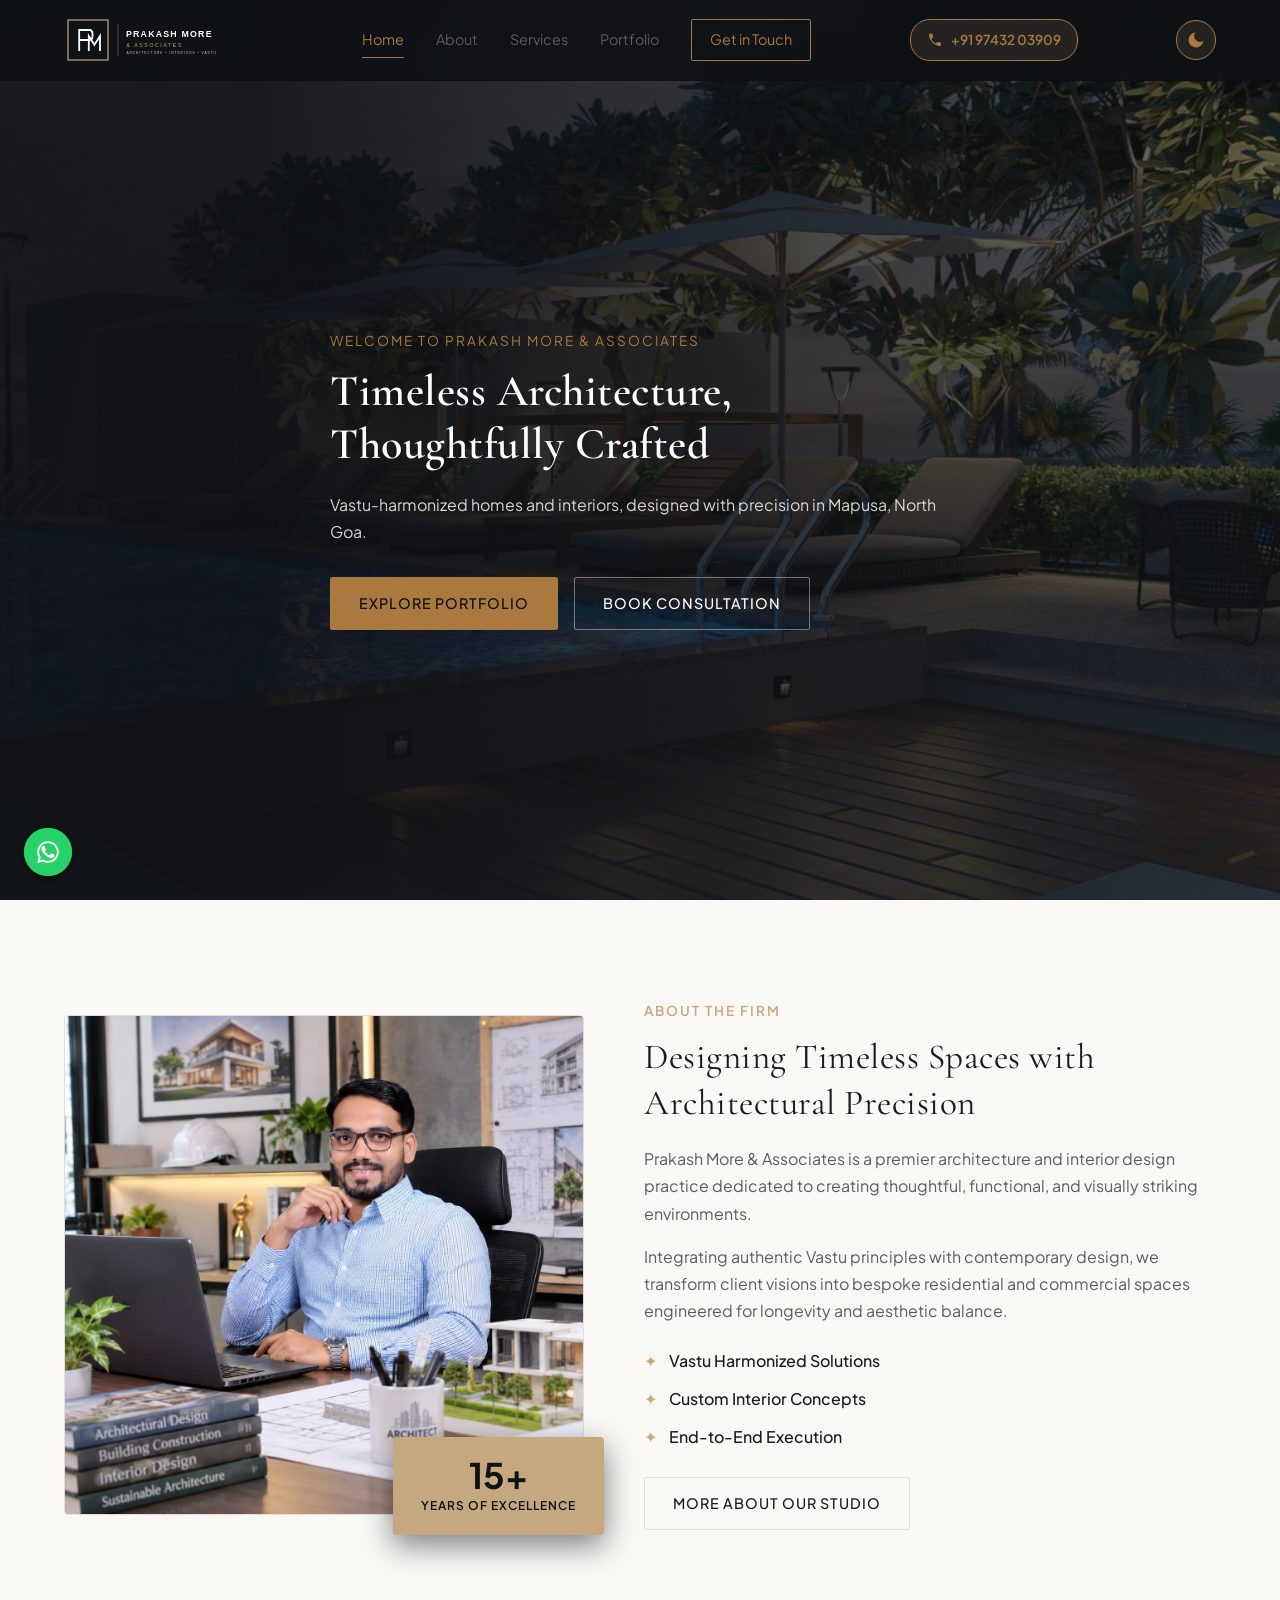
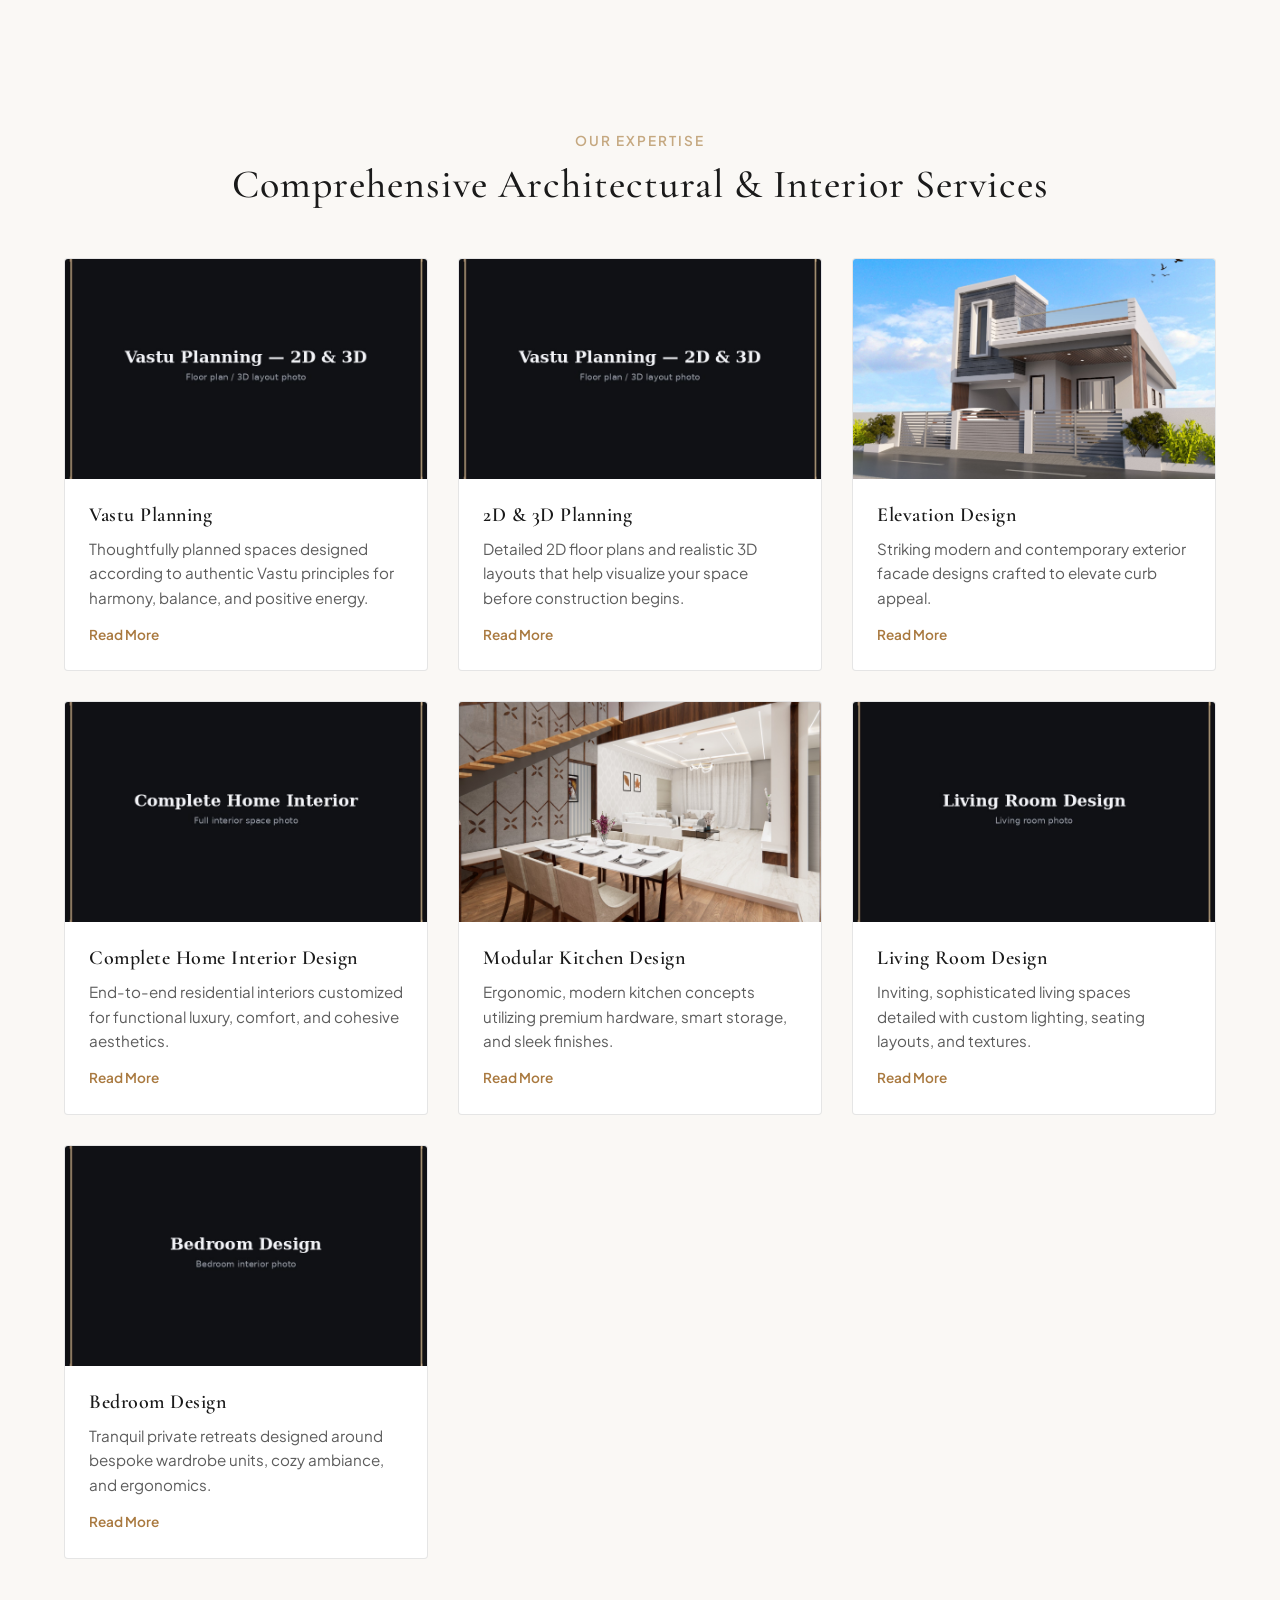
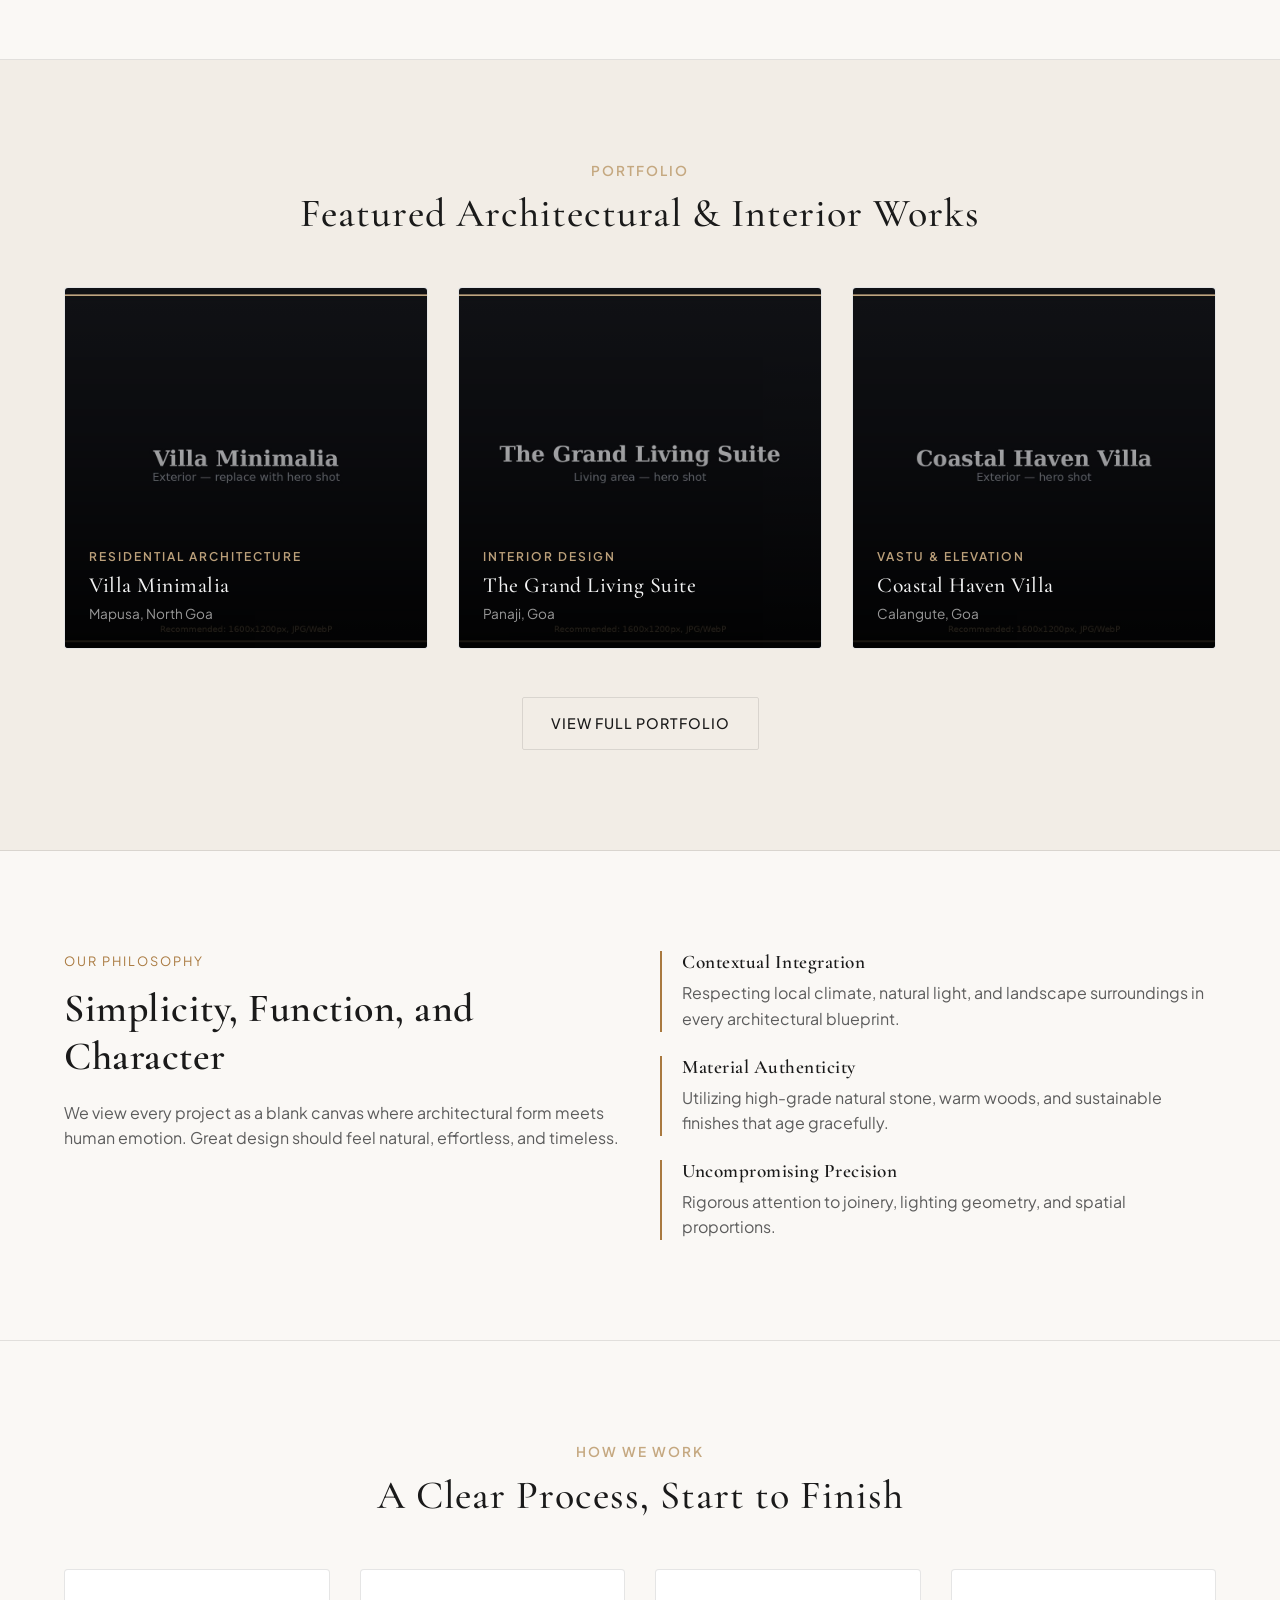
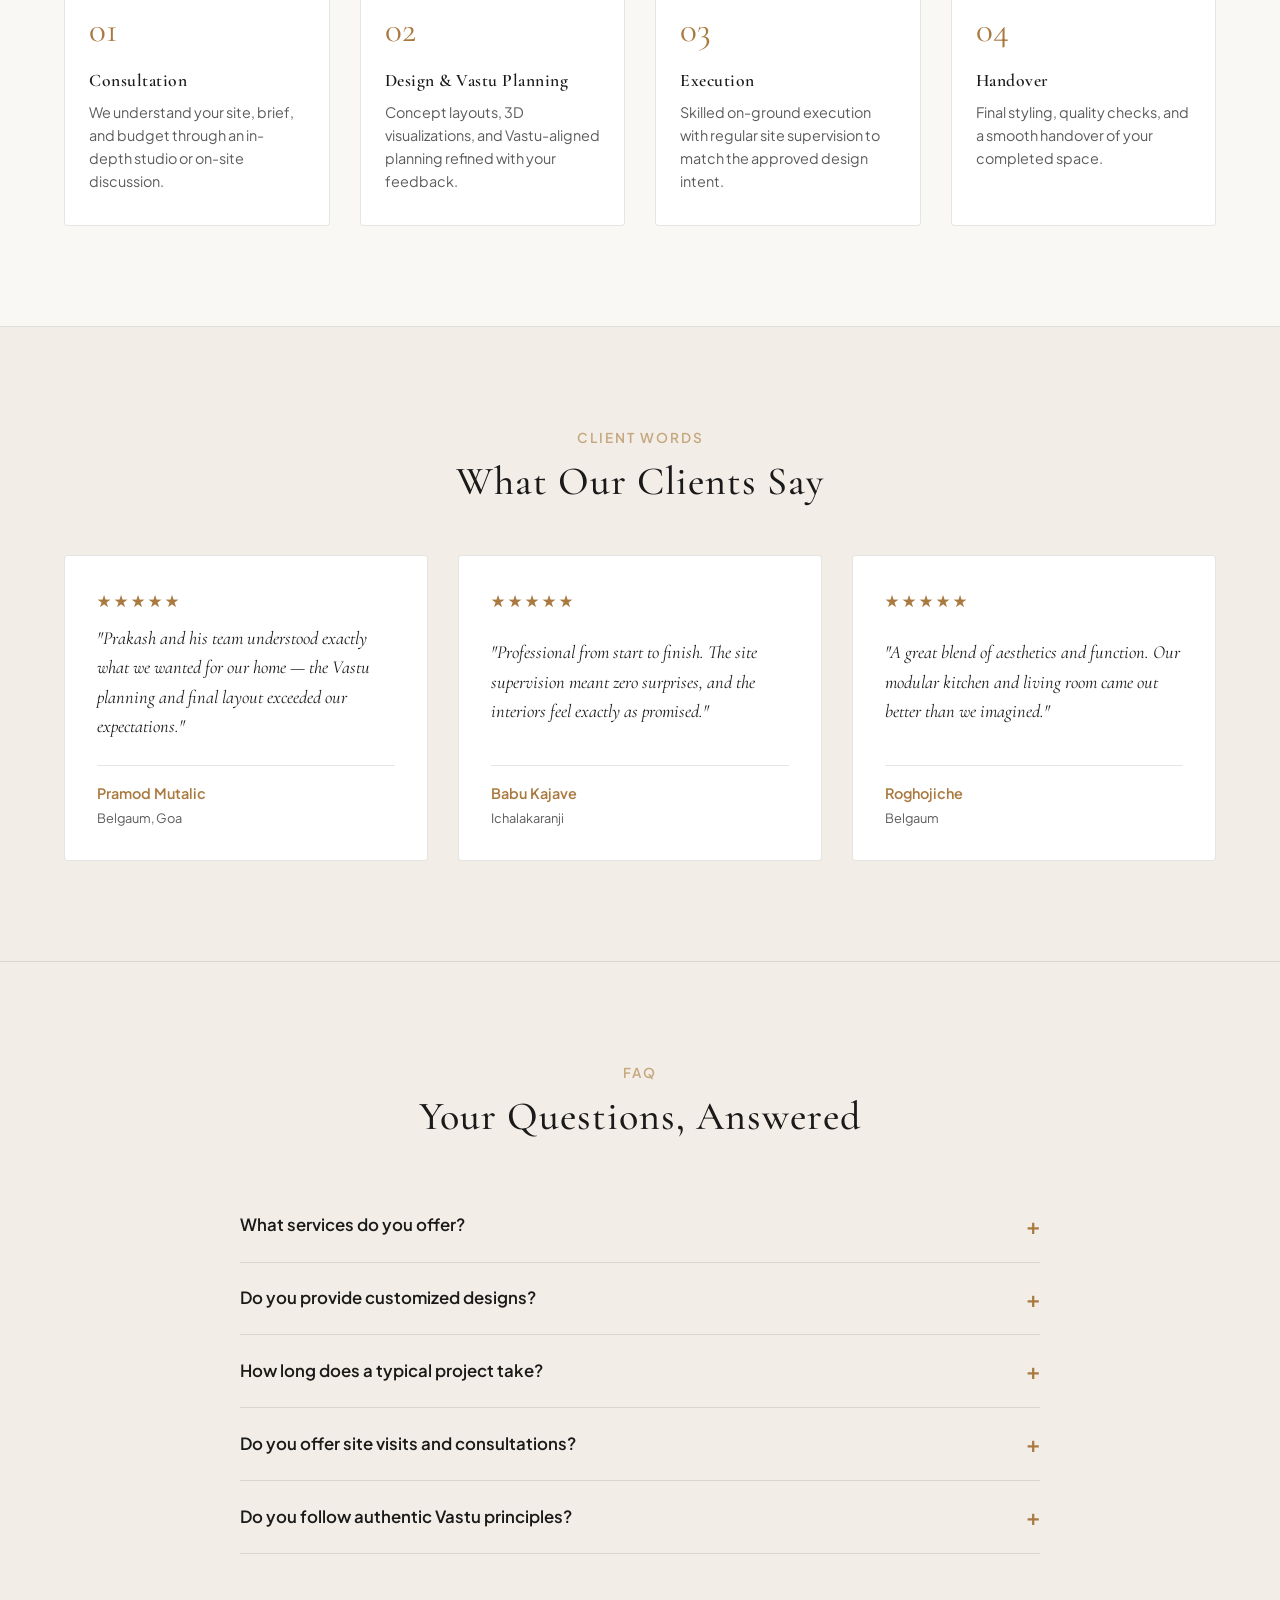
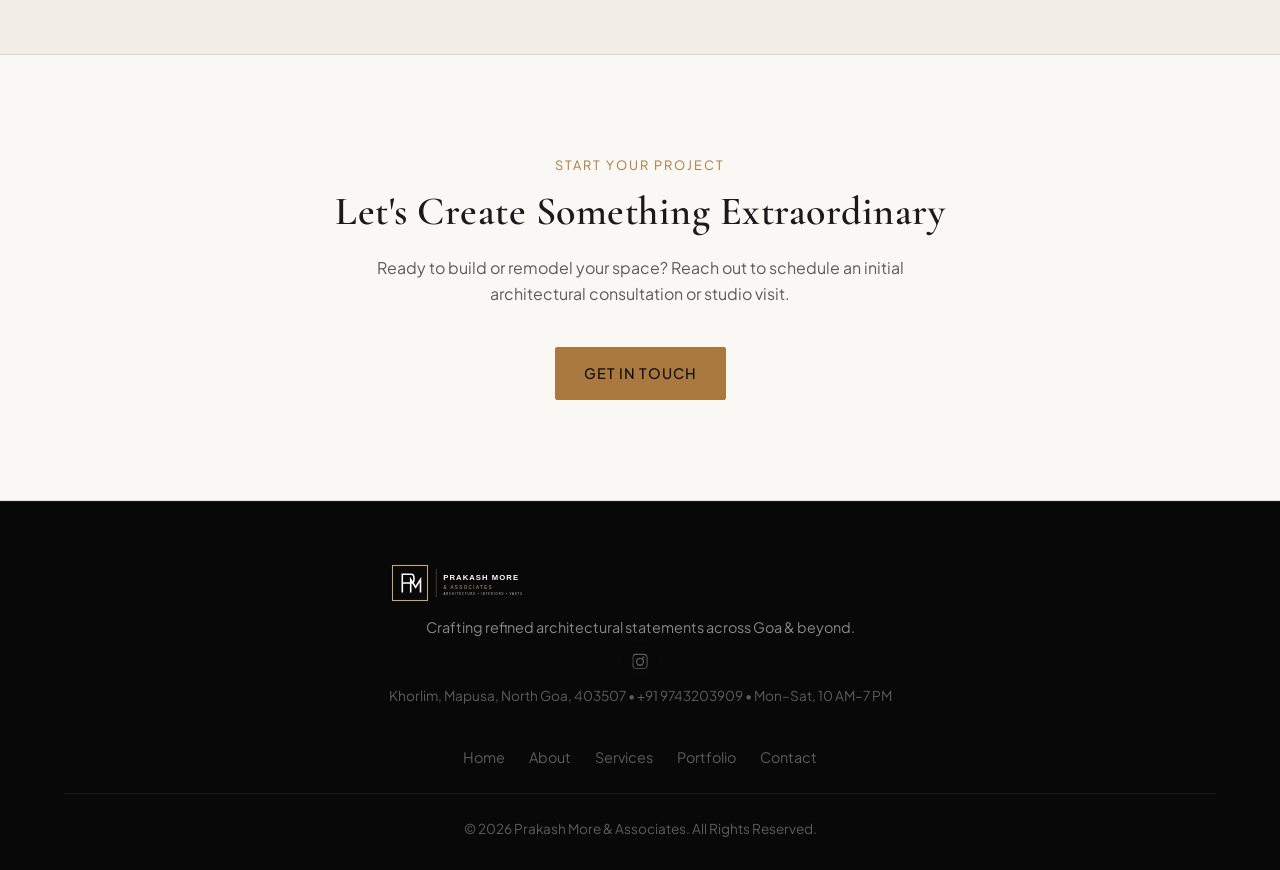
==== commit d15eab6d: "Images Updated" ====
--- a/index.html
+++ b/index.html
@@ -299,37 +299,74 @@
           </div>
 
           <div class="services-grid">
+            <!-- Vastu Planning -->
             <div class="service-card">
               <div class="service-img-wrapper">
                 <img
                   src="images/services/vastu-planning.jpg"
-                  alt="Complete Vastu Planning — 2D and 3D layouts"
+                  alt="Vastu Planning"
                   class="service-img"
                   width="800"
                   height="600"
                   loading="lazy"
                 />
               </div>
+
               <div class="service-content">
-                <h3>Complete Vastu Planning — 2D & 3D</h3>
+                <h3>Vastu Planning</h3>
                 <p>
-                  Architectural floor plans and 3D space layouts harmonized
-                  according to authentic Vastu principles.
+                  Thoughtfully planned spaces designed according to authentic
+                  Vastu principles for harmony, balance, and positive energy.
                 </p>
+
                 <a
                   href="portfolio.html?category=vastu"
                   class="service-read-more"
-                  >Read More
+                >
+                  Read More
                   <svg viewBox="0 0 24 24" aria-hidden="true">
-                    <path d="M4 12h14m0 0-5-5m5 5-5 5" /></svg
-                ></a>
-              </div>
-            </div>
-
+                    <path d="M4 12h14m0 0-5-5m5 5-5 5" />
+                  </svg>
+                </a>
+              </div>
+            </div>
+
+            <!-- 2D & 3D Planning -->
             <div class="service-card">
               <div class="service-img-wrapper">
                 <img
-                  src="images/services/elevation-design.jpg"
+                  src="images/services/vastu-planning.jpg"
+                  alt="2D and 3D Planning"
+                  class="service-img"
+                  width="800"
+                  height="600"
+                  loading="lazy"
+                />
+              </div>
+
+              <div class="service-content">
+                <h3>2D & 3D Planning</h3>
+                <p>
+                  Detailed 2D floor plans and realistic 3D layouts that help
+                  visualize your space before construction begins.
+                </p>
+
+                <a
+                  href="portfolio.html?category=planning"
+                  class="service-read-more"
+                >
+                  Read More
+                  <svg viewBox="0 0 24 24" aria-hidden="true">
+                    <path d="M4 12h14m0 0-5-5m5 5-5 5" />
+                  </svg>
+                </a>
+              </div>
+            </div>
+
+            <div class="service-card">
+              <div class="service-img-wrapper">
+                <img
+                  src="images/services/elevation-design.jpeg"
                   alt="Elevation Design for residential facades"
                   class="service-img"
                   width="800"
@@ -383,7 +420,7 @@
             <div class="service-card">
               <div class="service-img-wrapper">
                 <img
-                  src="images/services/modular-kitchen.jpg"
+                  src="images/services/modular-kitchen.jpeg"
                   alt="Modular Kitchen Design"
                   class="service-img"
                   width="800"
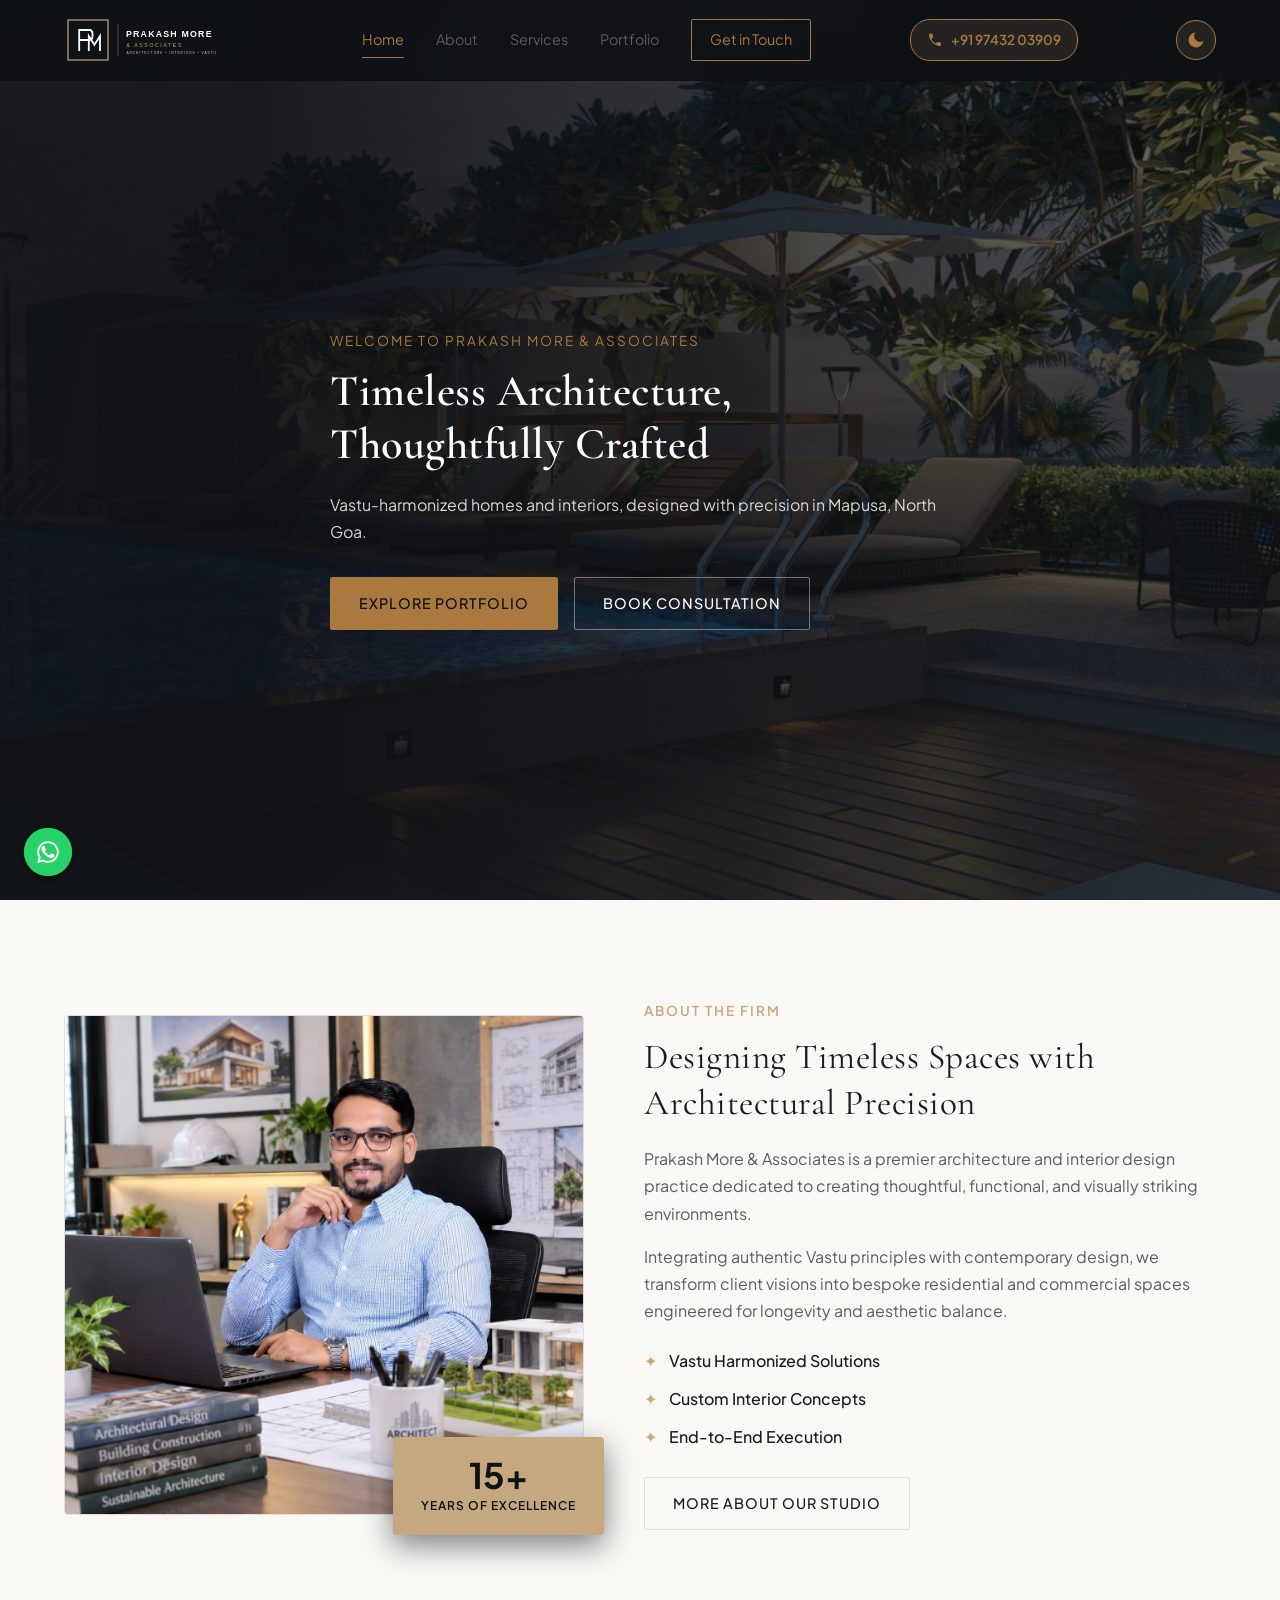
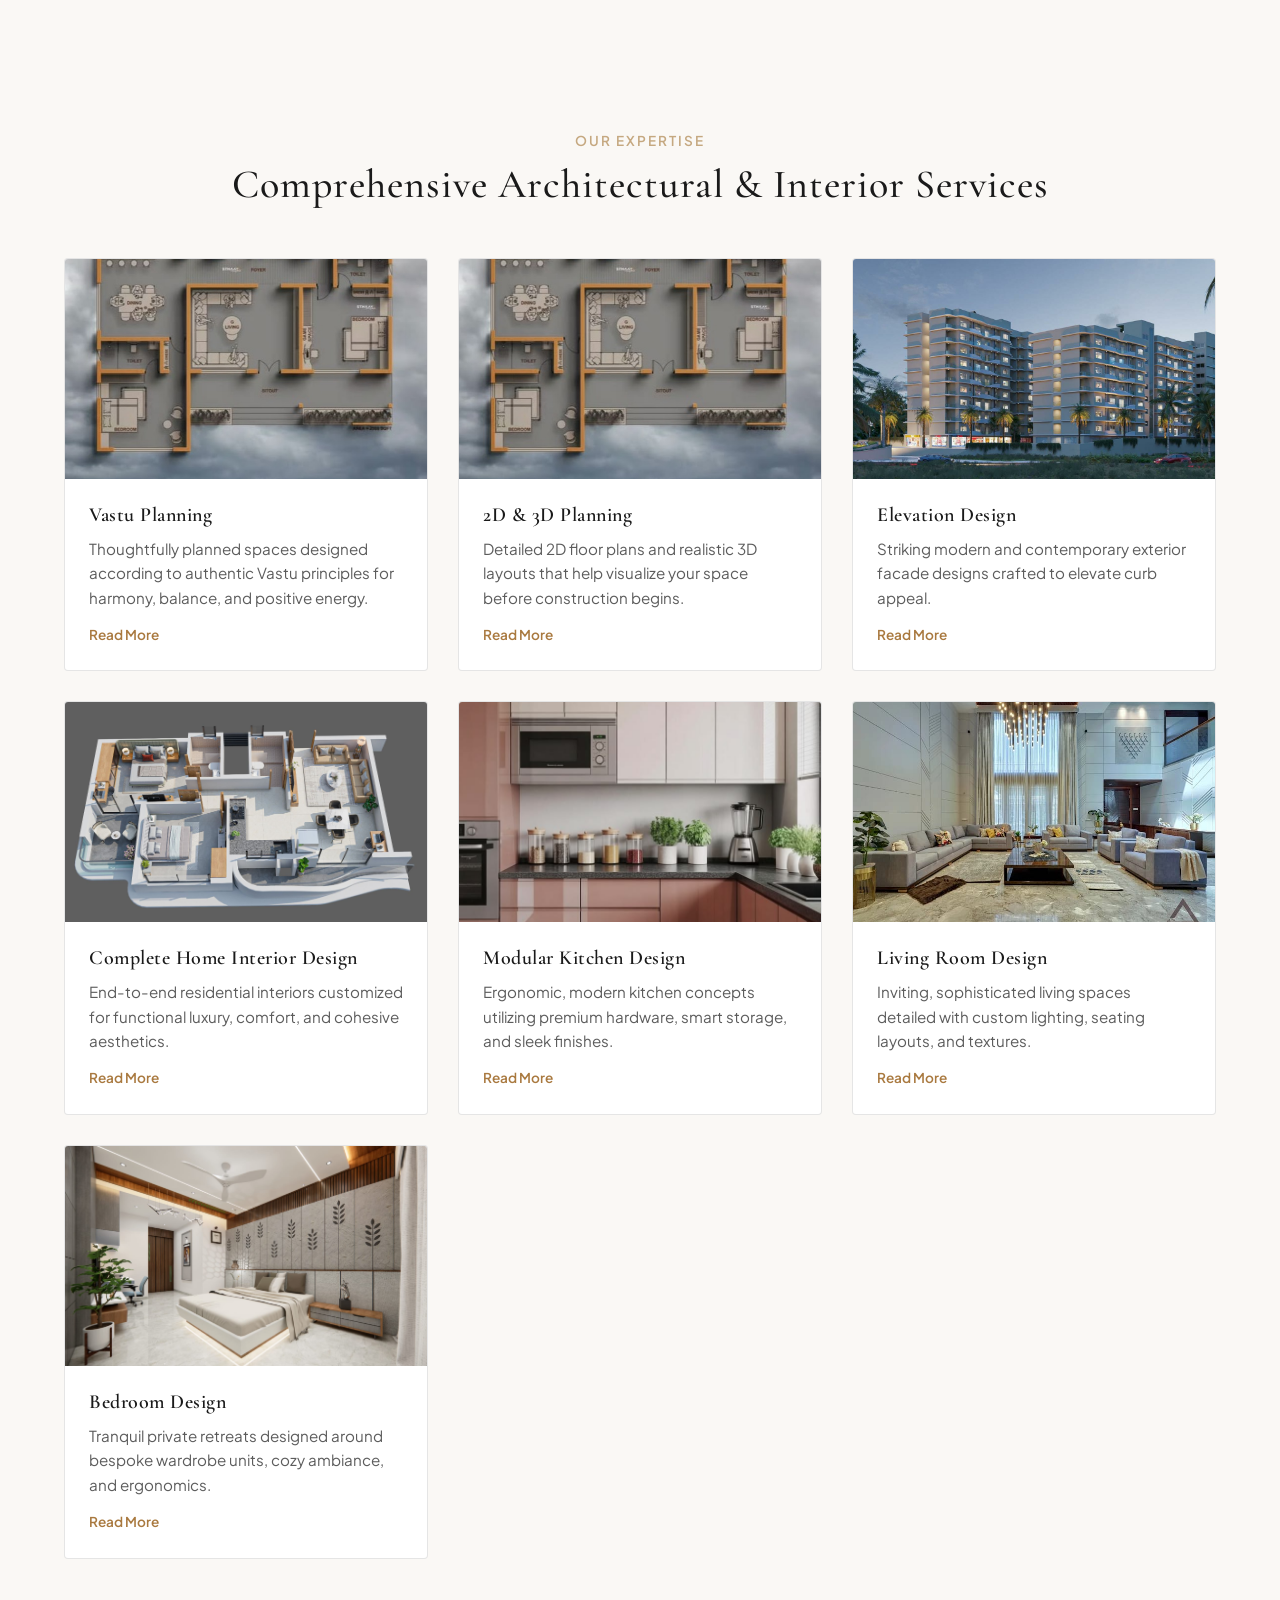
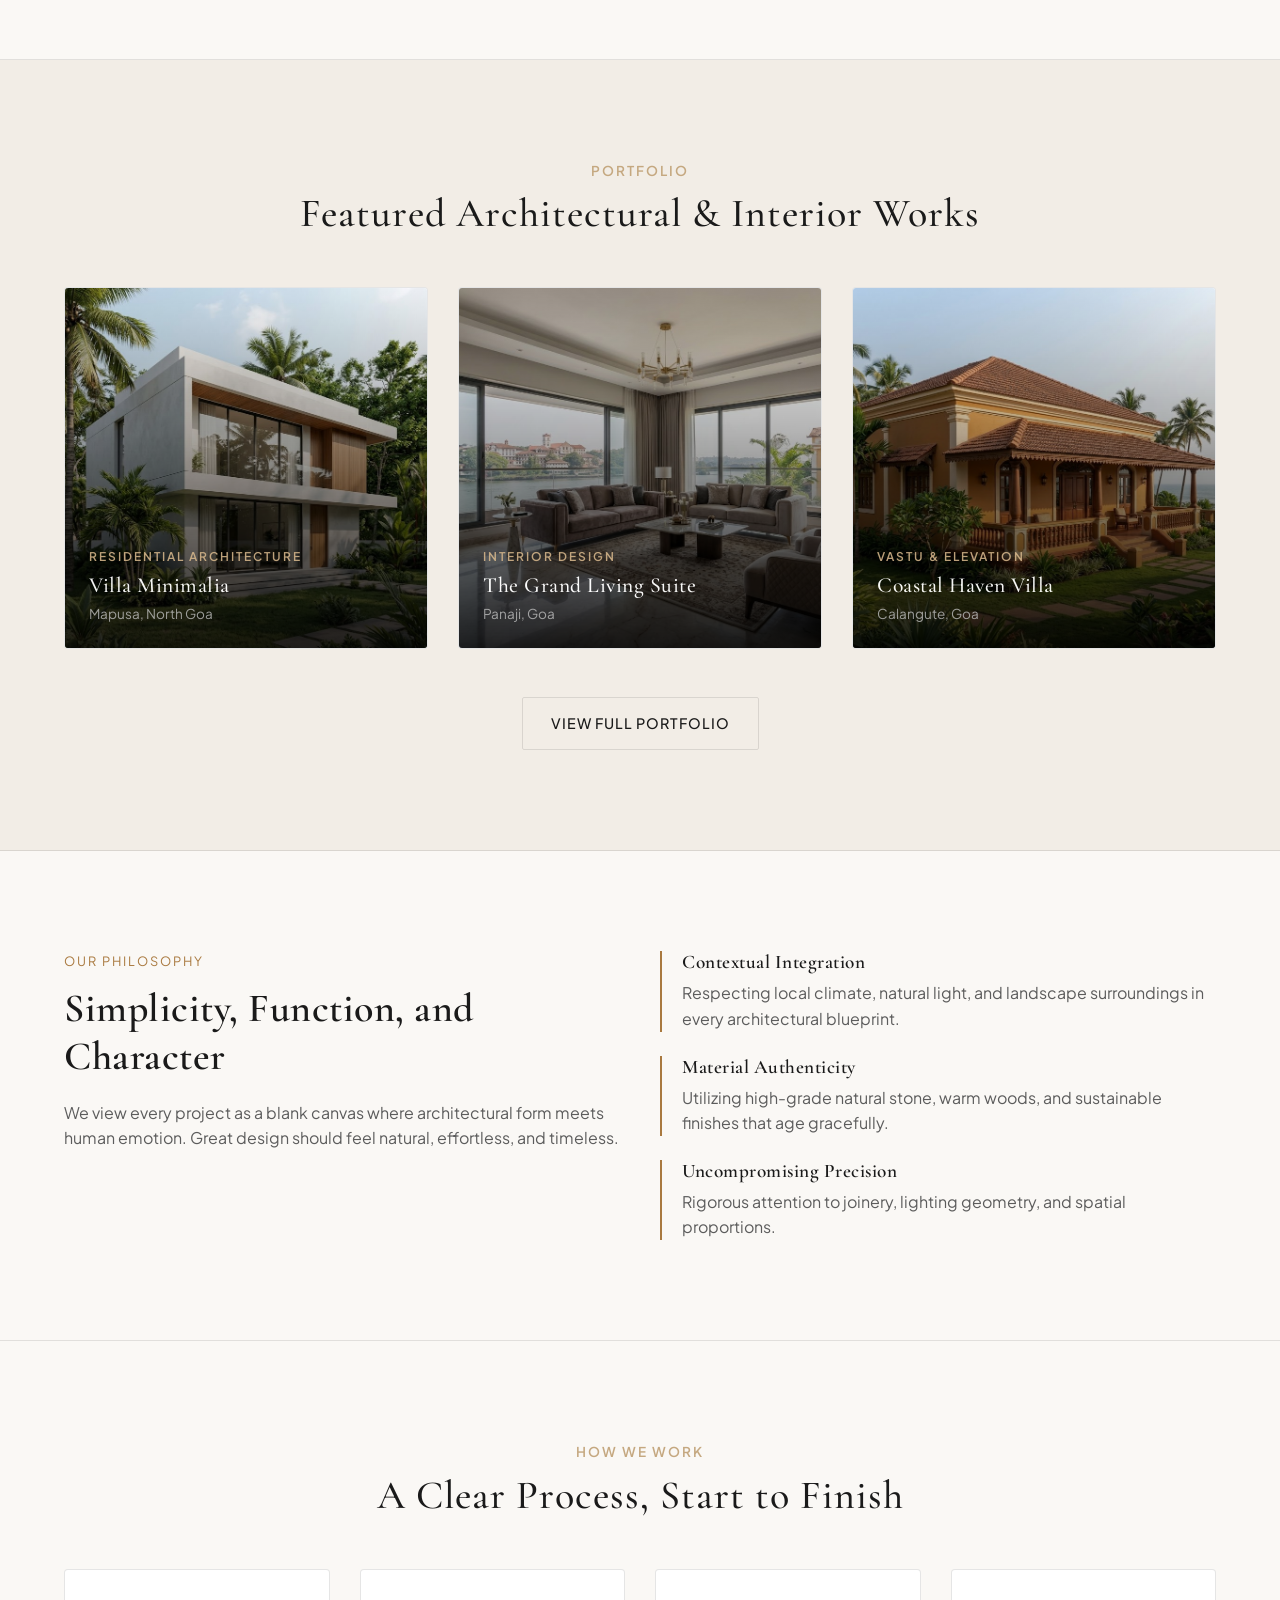
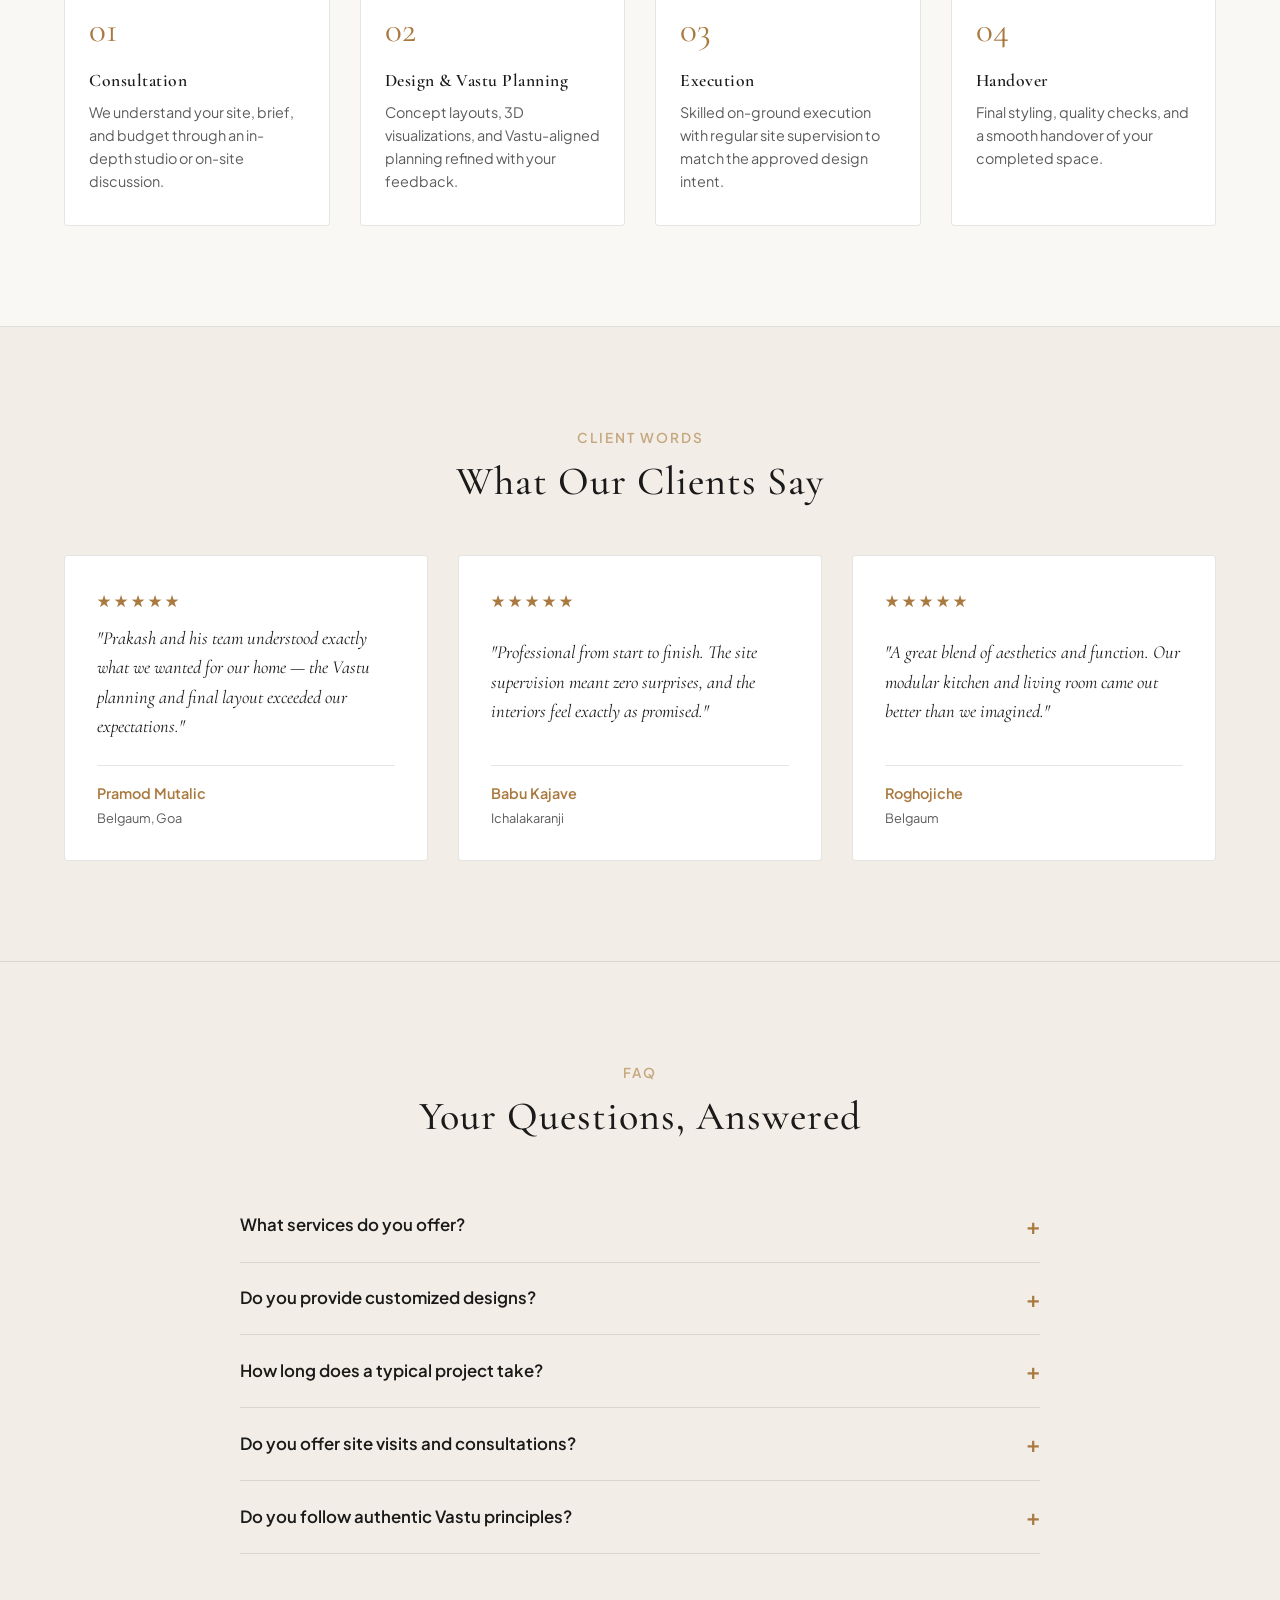
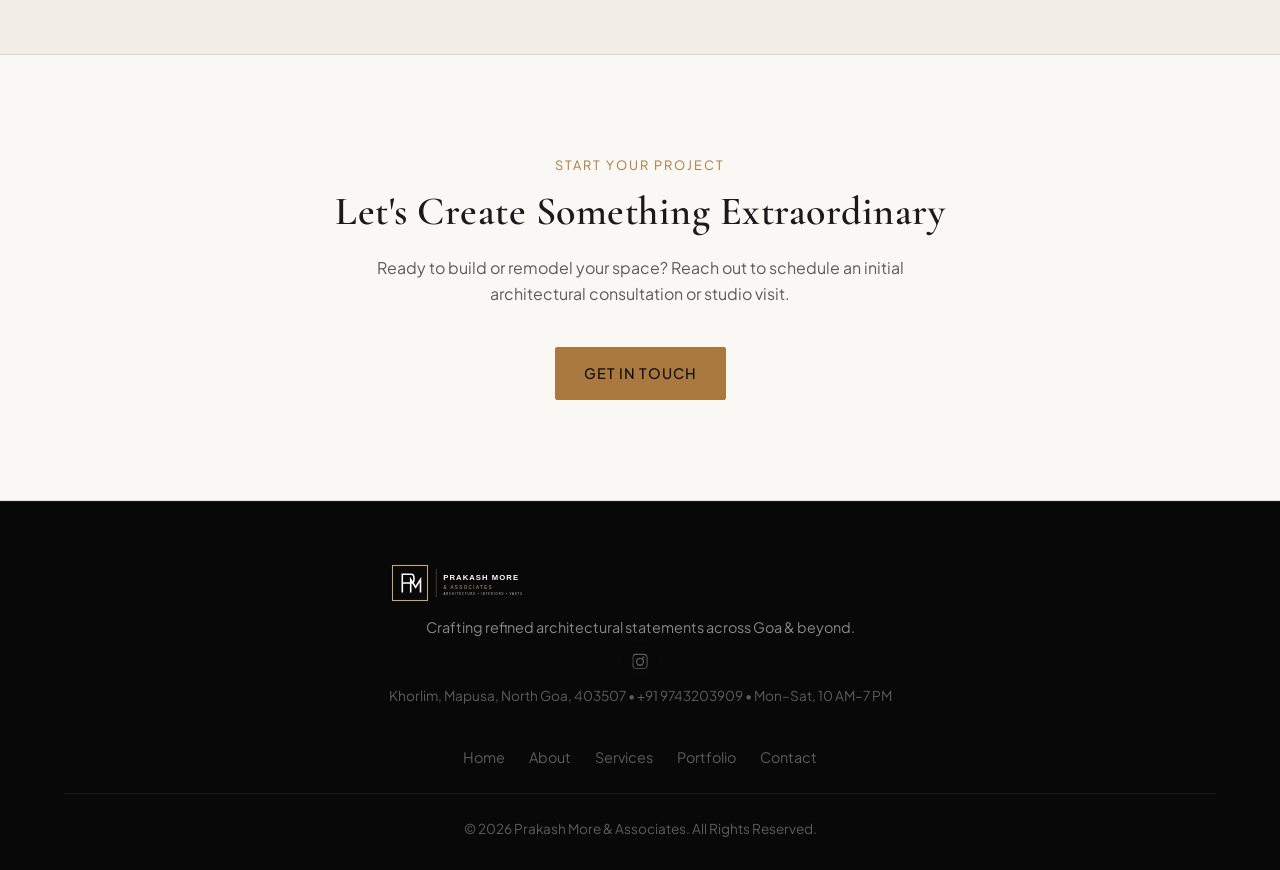
==== commit 85c0f103: "Index page images Updated" ====
--- a/index.html
+++ b/index.html
@@ -303,7 +303,7 @@
             <div class="service-card">
               <div class="service-img-wrapper">
                 <img
-                  src="images/services/vastu-planning.jpg"
+                  src="images/services/vastu-planning.jpeg"
                   alt="Vastu Planning"
                   class="service-img"
                   width="800"
@@ -335,7 +335,7 @@
             <div class="service-card">
               <div class="service-img-wrapper">
                 <img
-                  src="images/services/vastu-planning.jpg"
+                  src="images/services/vastu-planning.jpeg"
                   alt="2D and 3D Planning"
                   class="service-img"
                   width="800"
@@ -393,7 +393,7 @@
             <div class="service-card">
               <div class="service-img-wrapper">
                 <img
-                  src="images/services/home-interior.jpg"
+                  src="images/services/home-interior.jpeg"
                   alt="Complete Home Interior Design"
                   class="service-img"
                   width="800"
@@ -447,7 +447,7 @@
             <div class="service-card">
               <div class="service-img-wrapper">
                 <img
-                  src="images/services/living-room.jpg"
+                  src="images/services/living-room.jpeg"
                   alt="Living Room Design"
                   class="service-img"
                   width="800"
@@ -474,7 +474,7 @@
             <div class="service-card">
               <div class="service-img-wrapper">
                 <img
-                  src="images/services/bedroom-design.jpg"
+                  src="images/services/bedroom-design.jpeg"
                   alt="Bedroom Design"
                   class="service-img"
                   width="800"
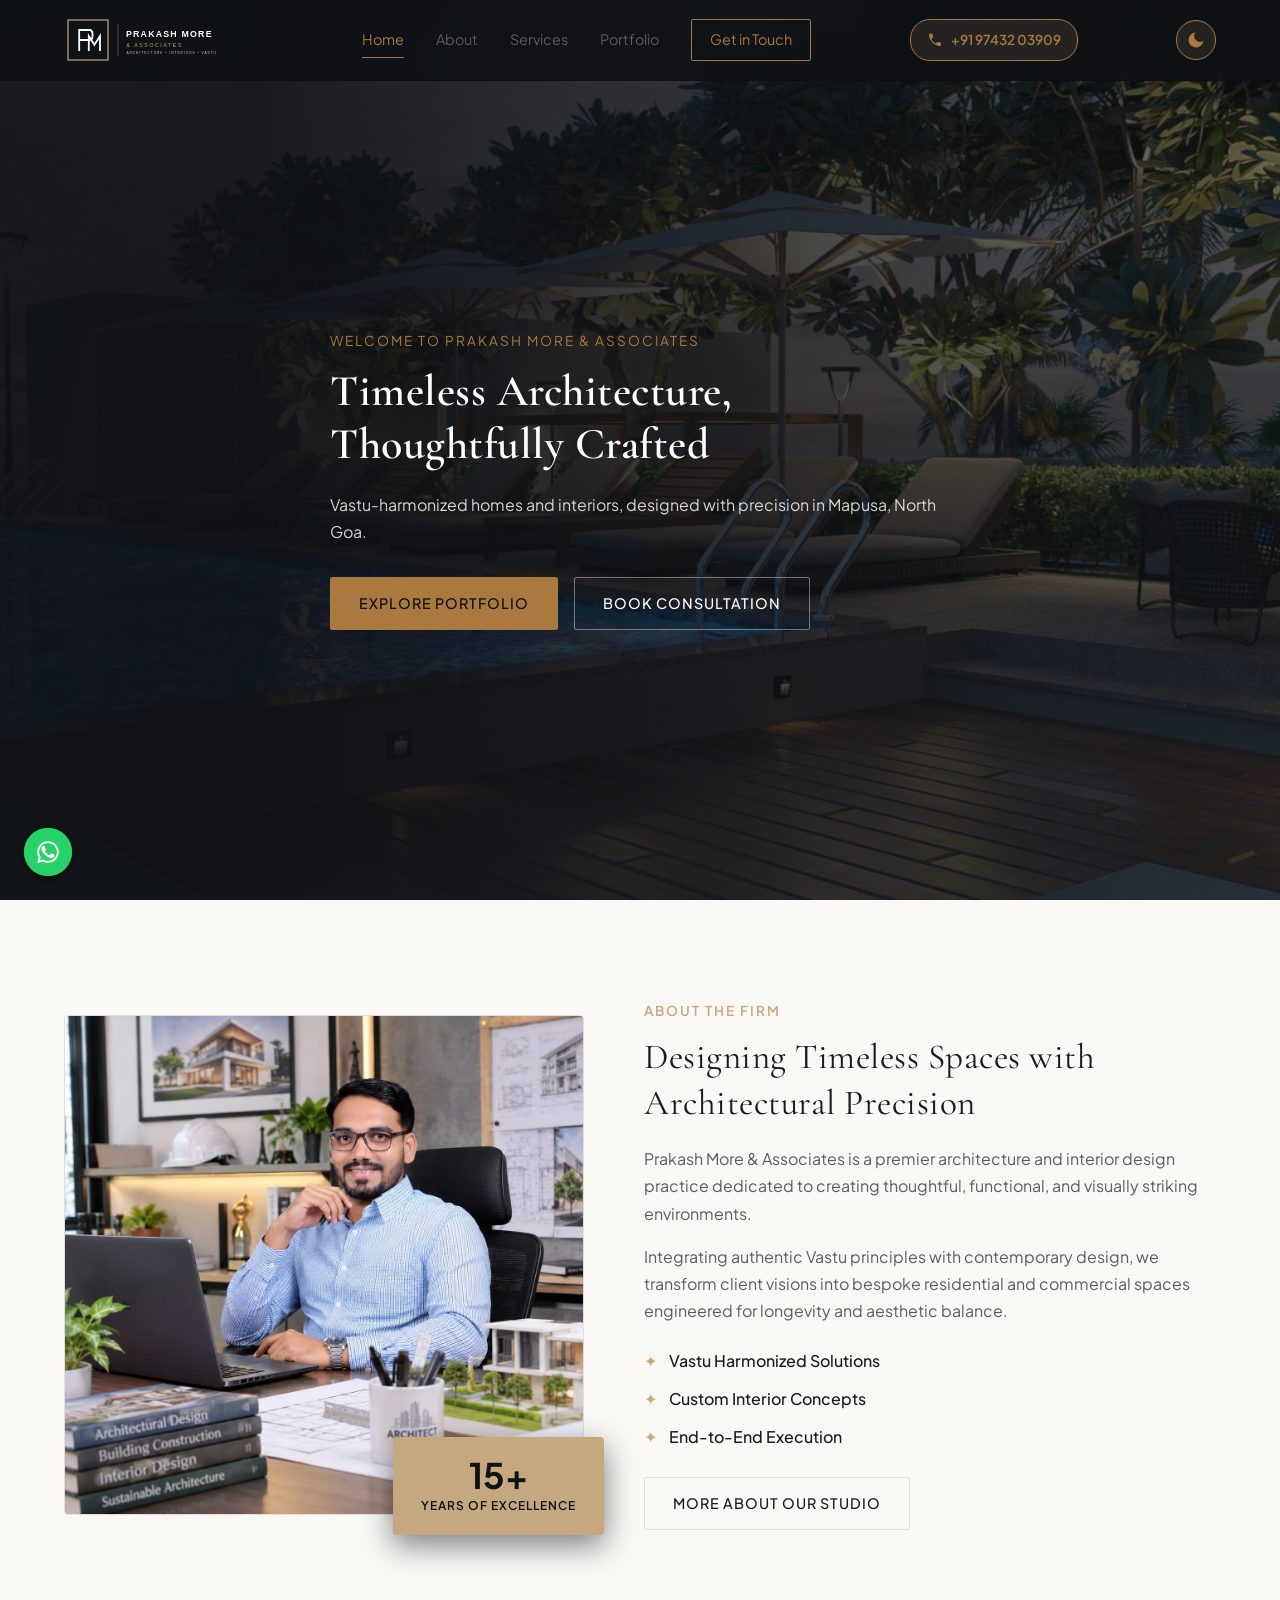
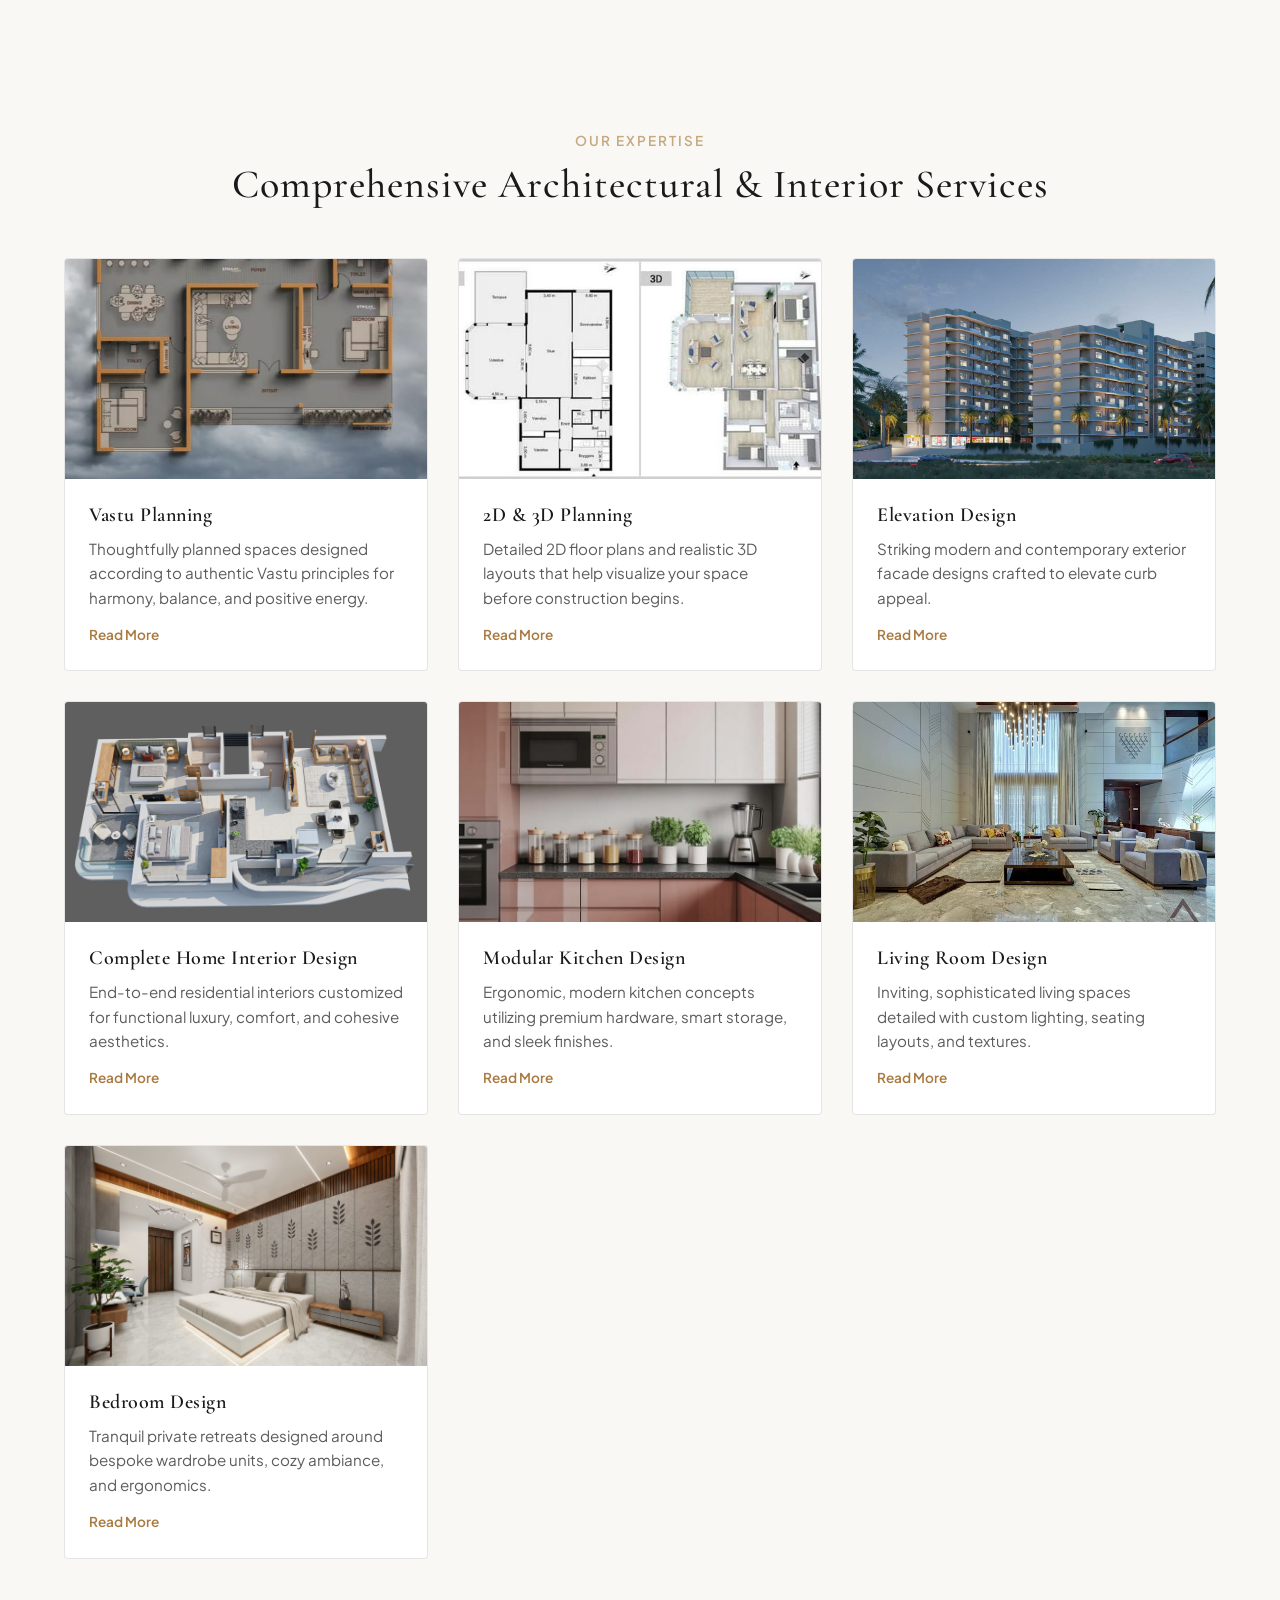
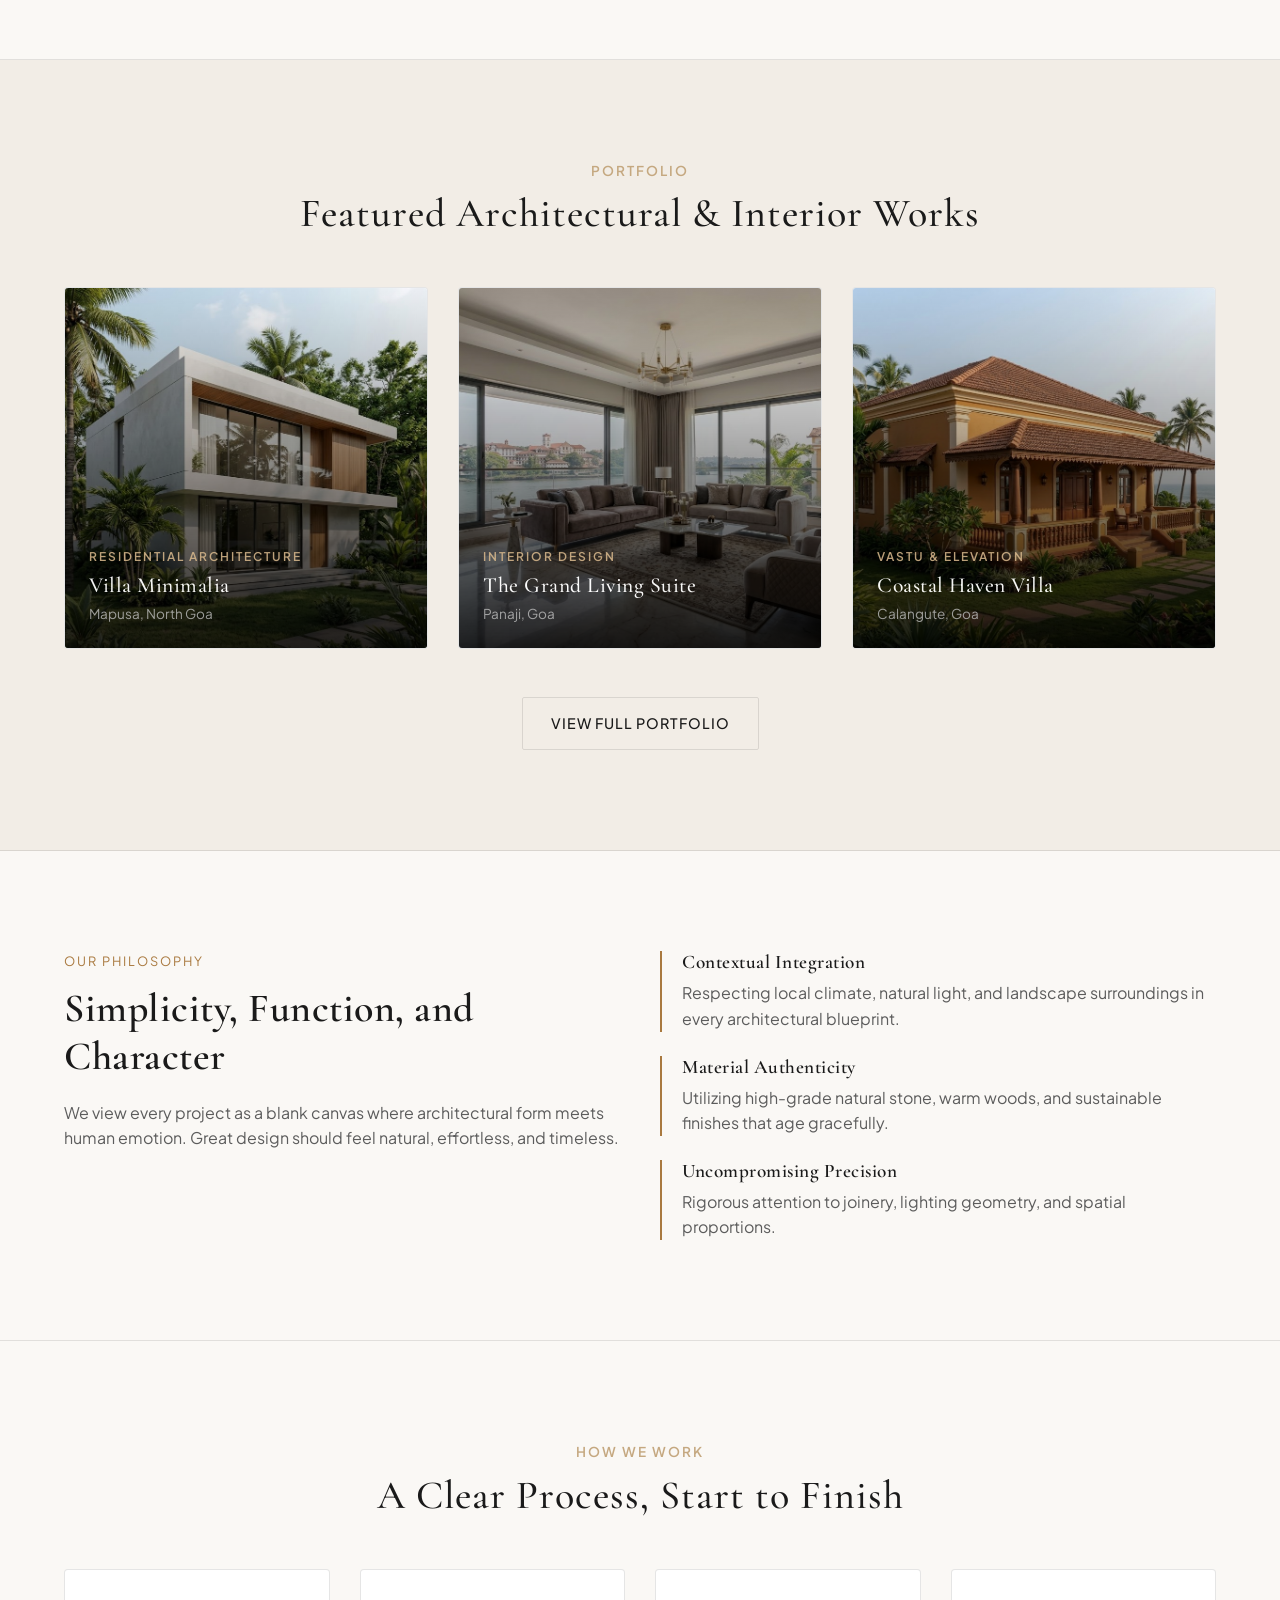
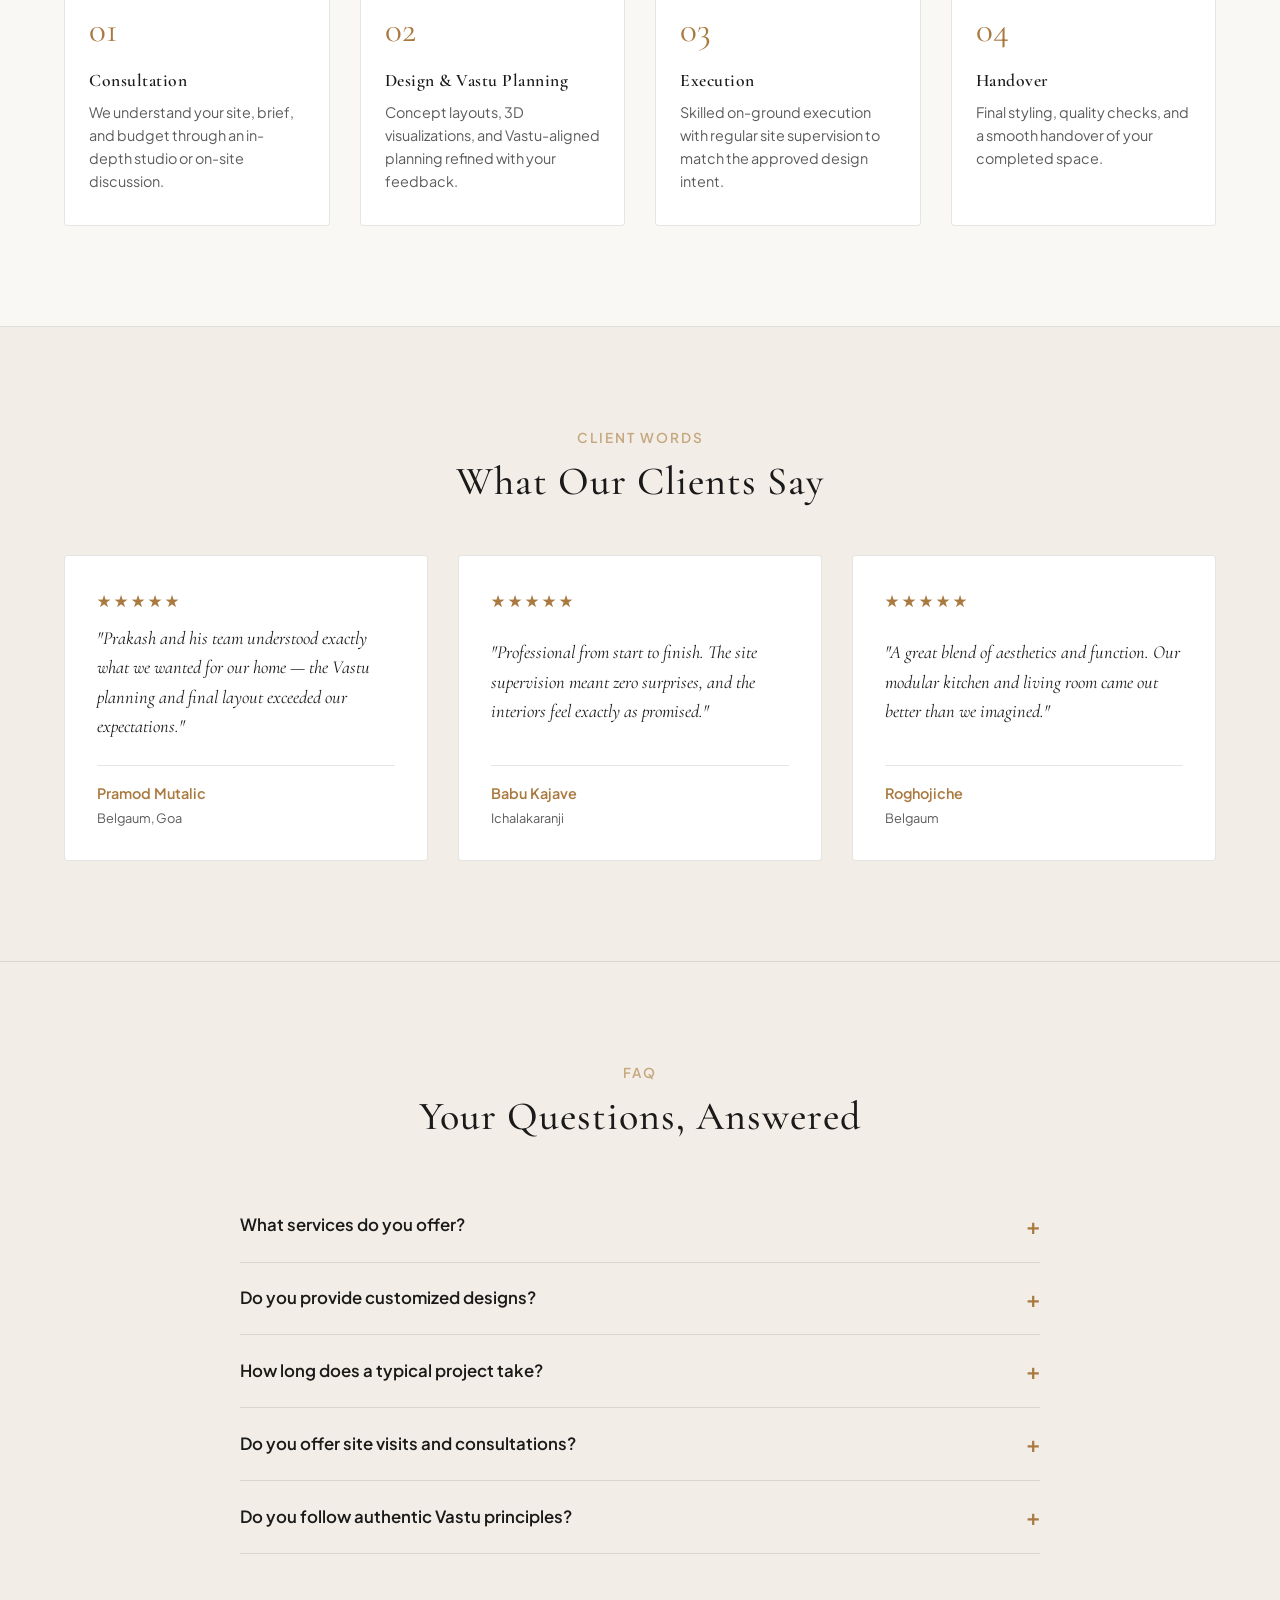
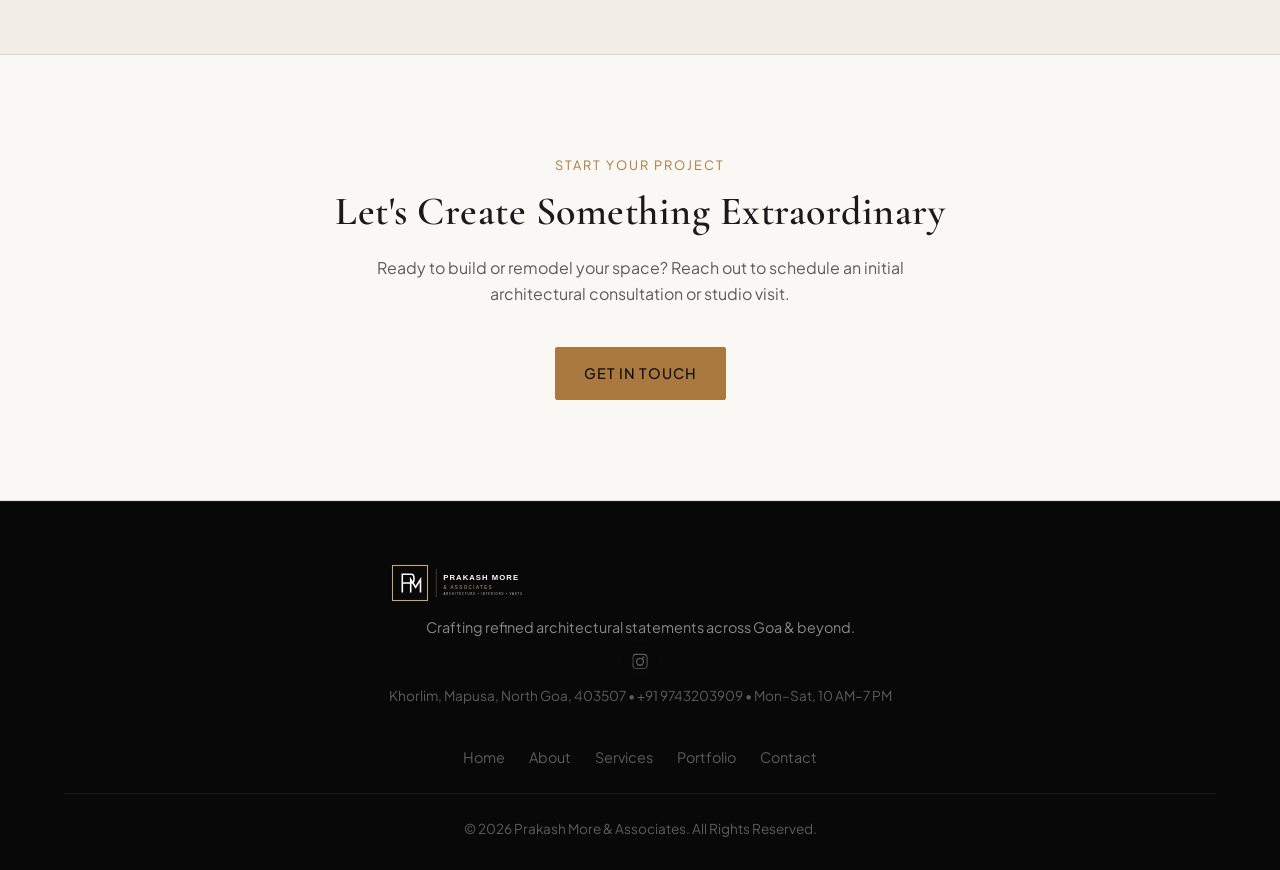
==== commit 8587d898: "2d3d image updated" ====
--- a/index.html
+++ b/index.html
@@ -335,7 +335,7 @@
             <div class="service-card">
               <div class="service-img-wrapper">
                 <img
-                  src="images/services/vastu-planning.jpeg"
+                  src="images/services/2d3d.jpeg"
                   alt="2D and 3D Planning"
                   class="service-img"
                   width="800"
